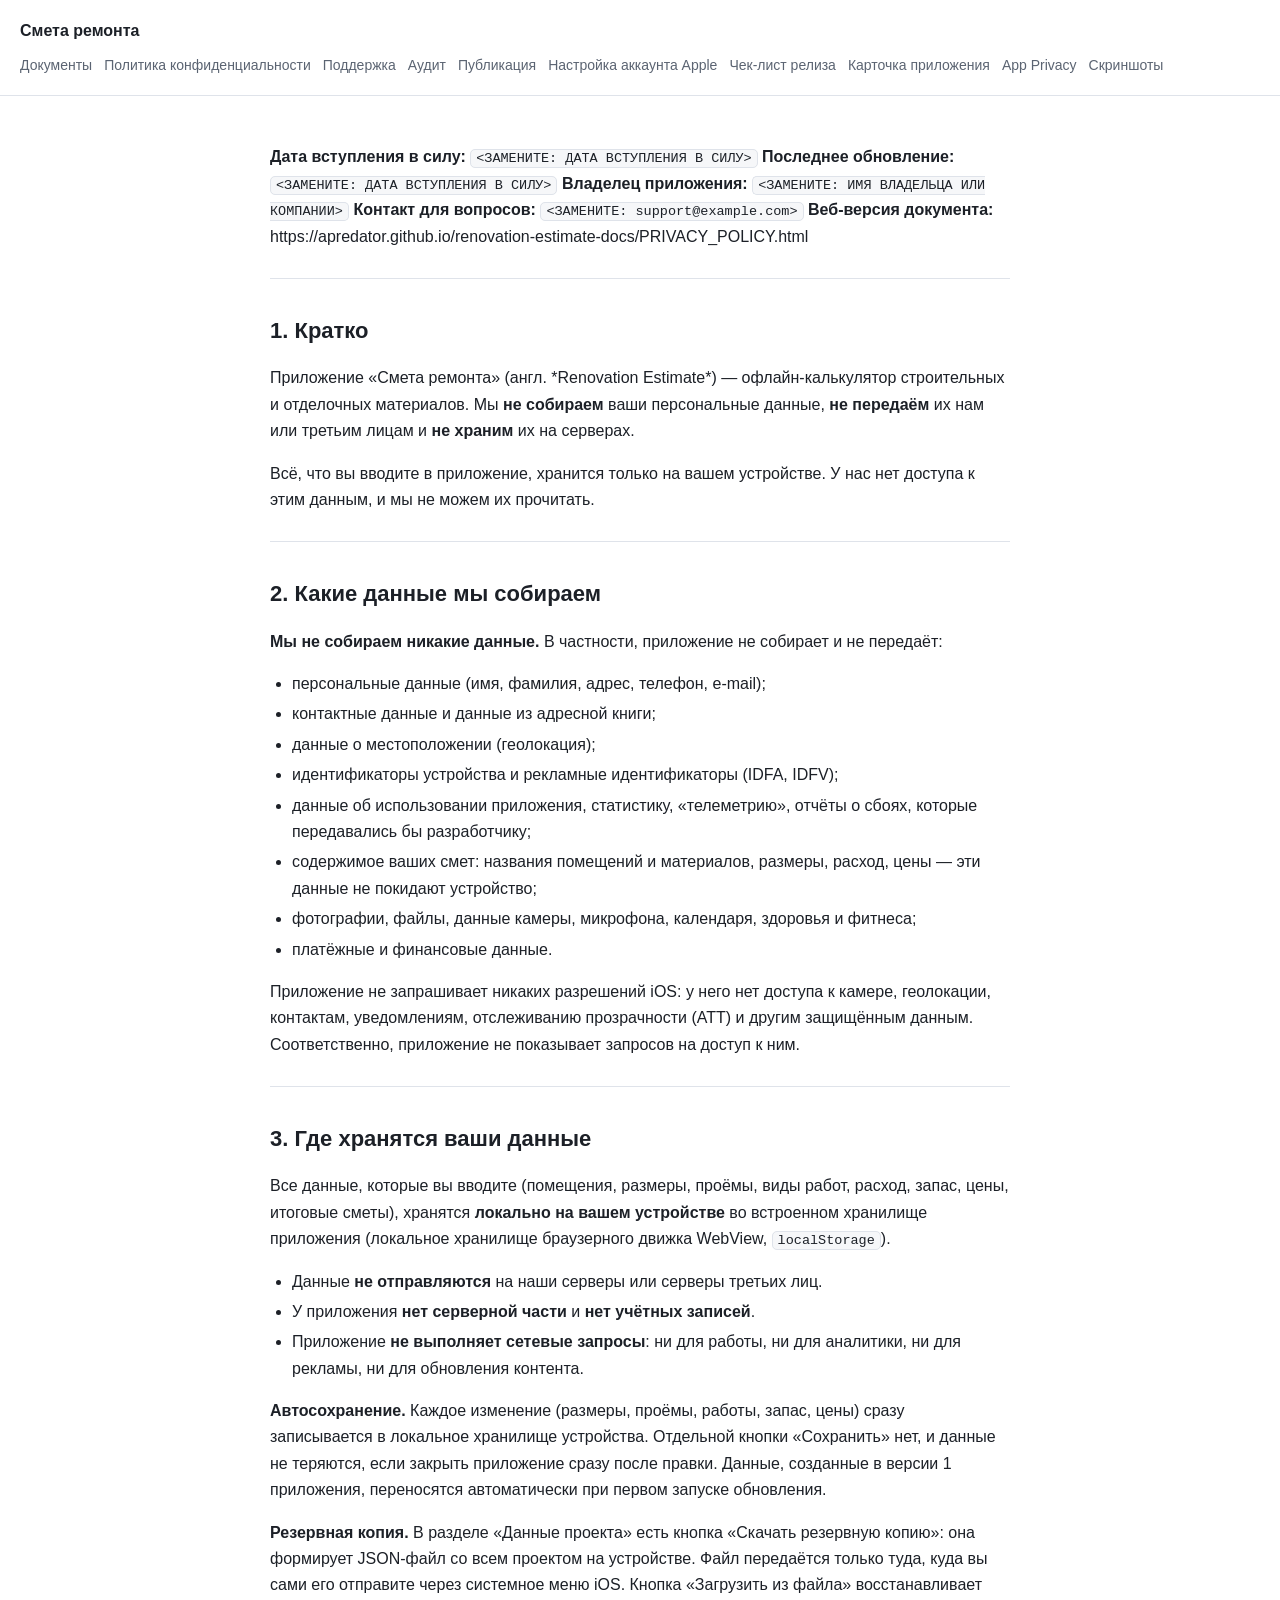
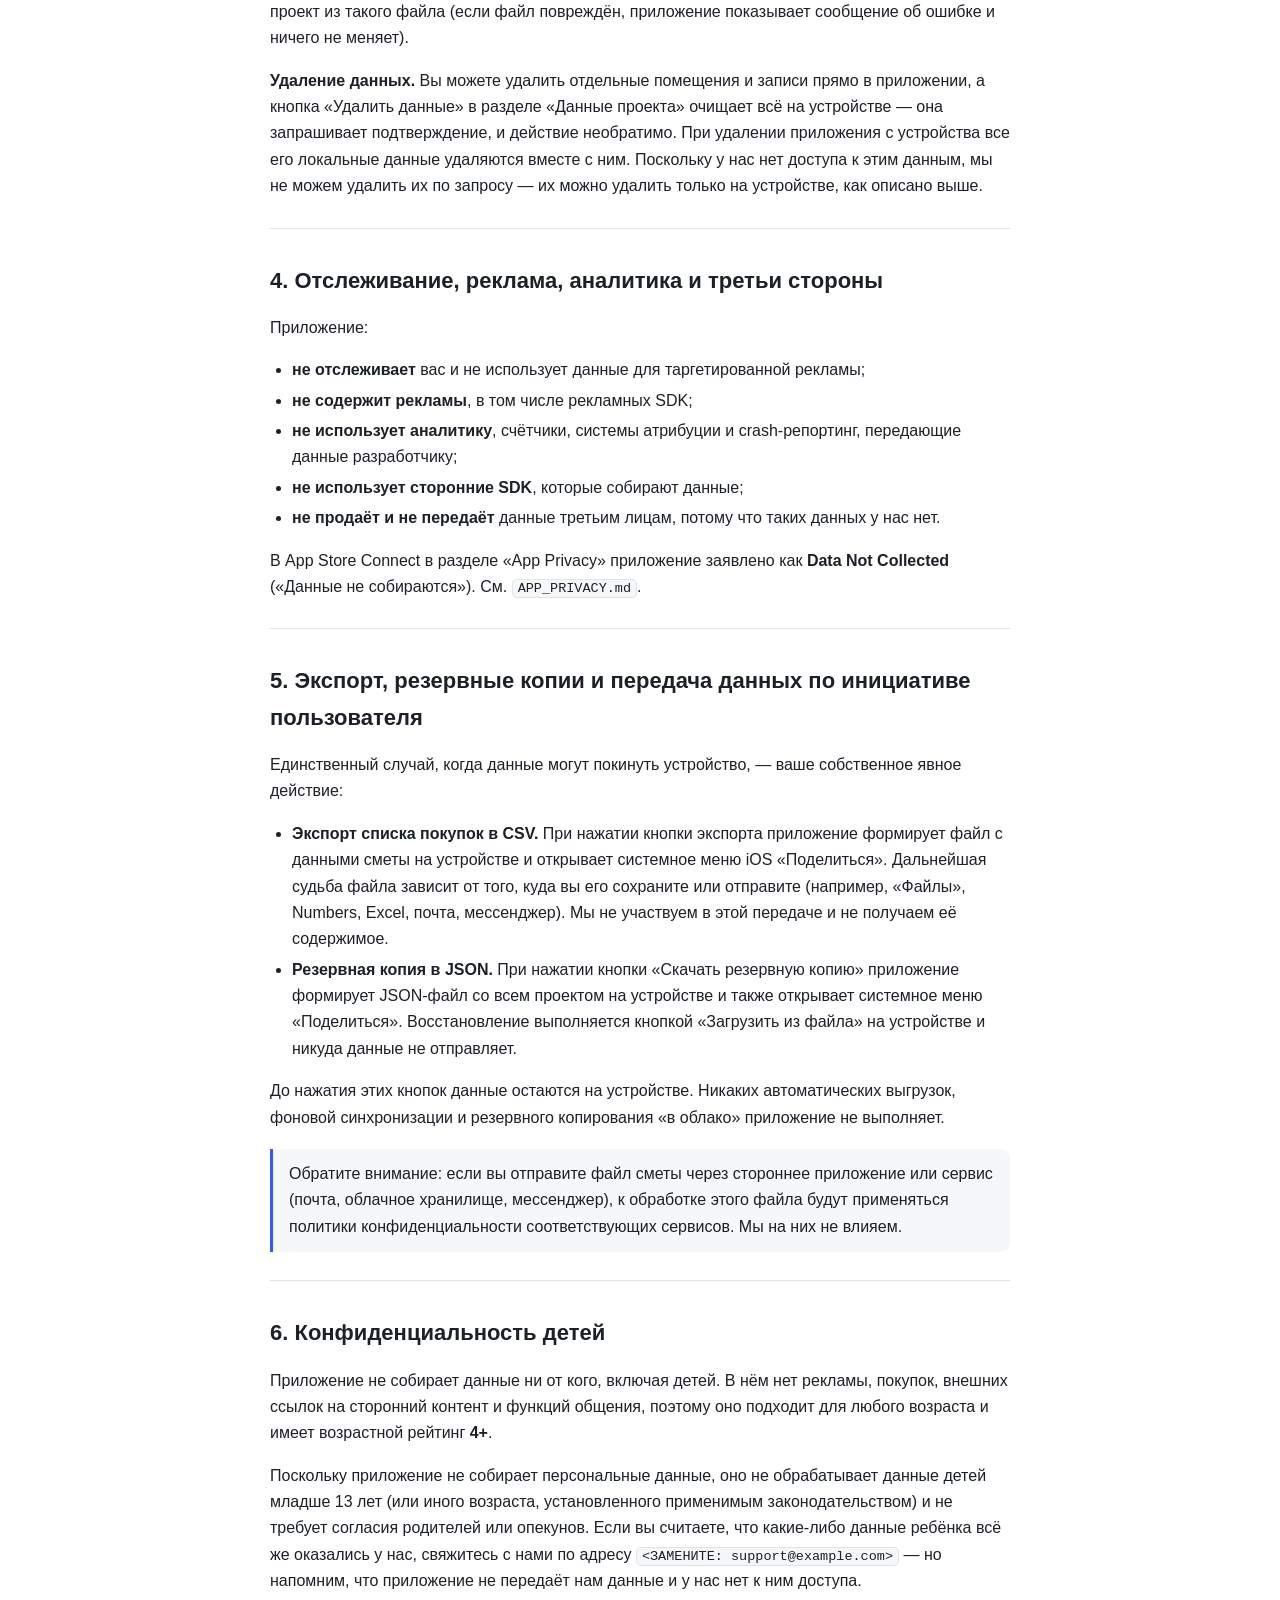
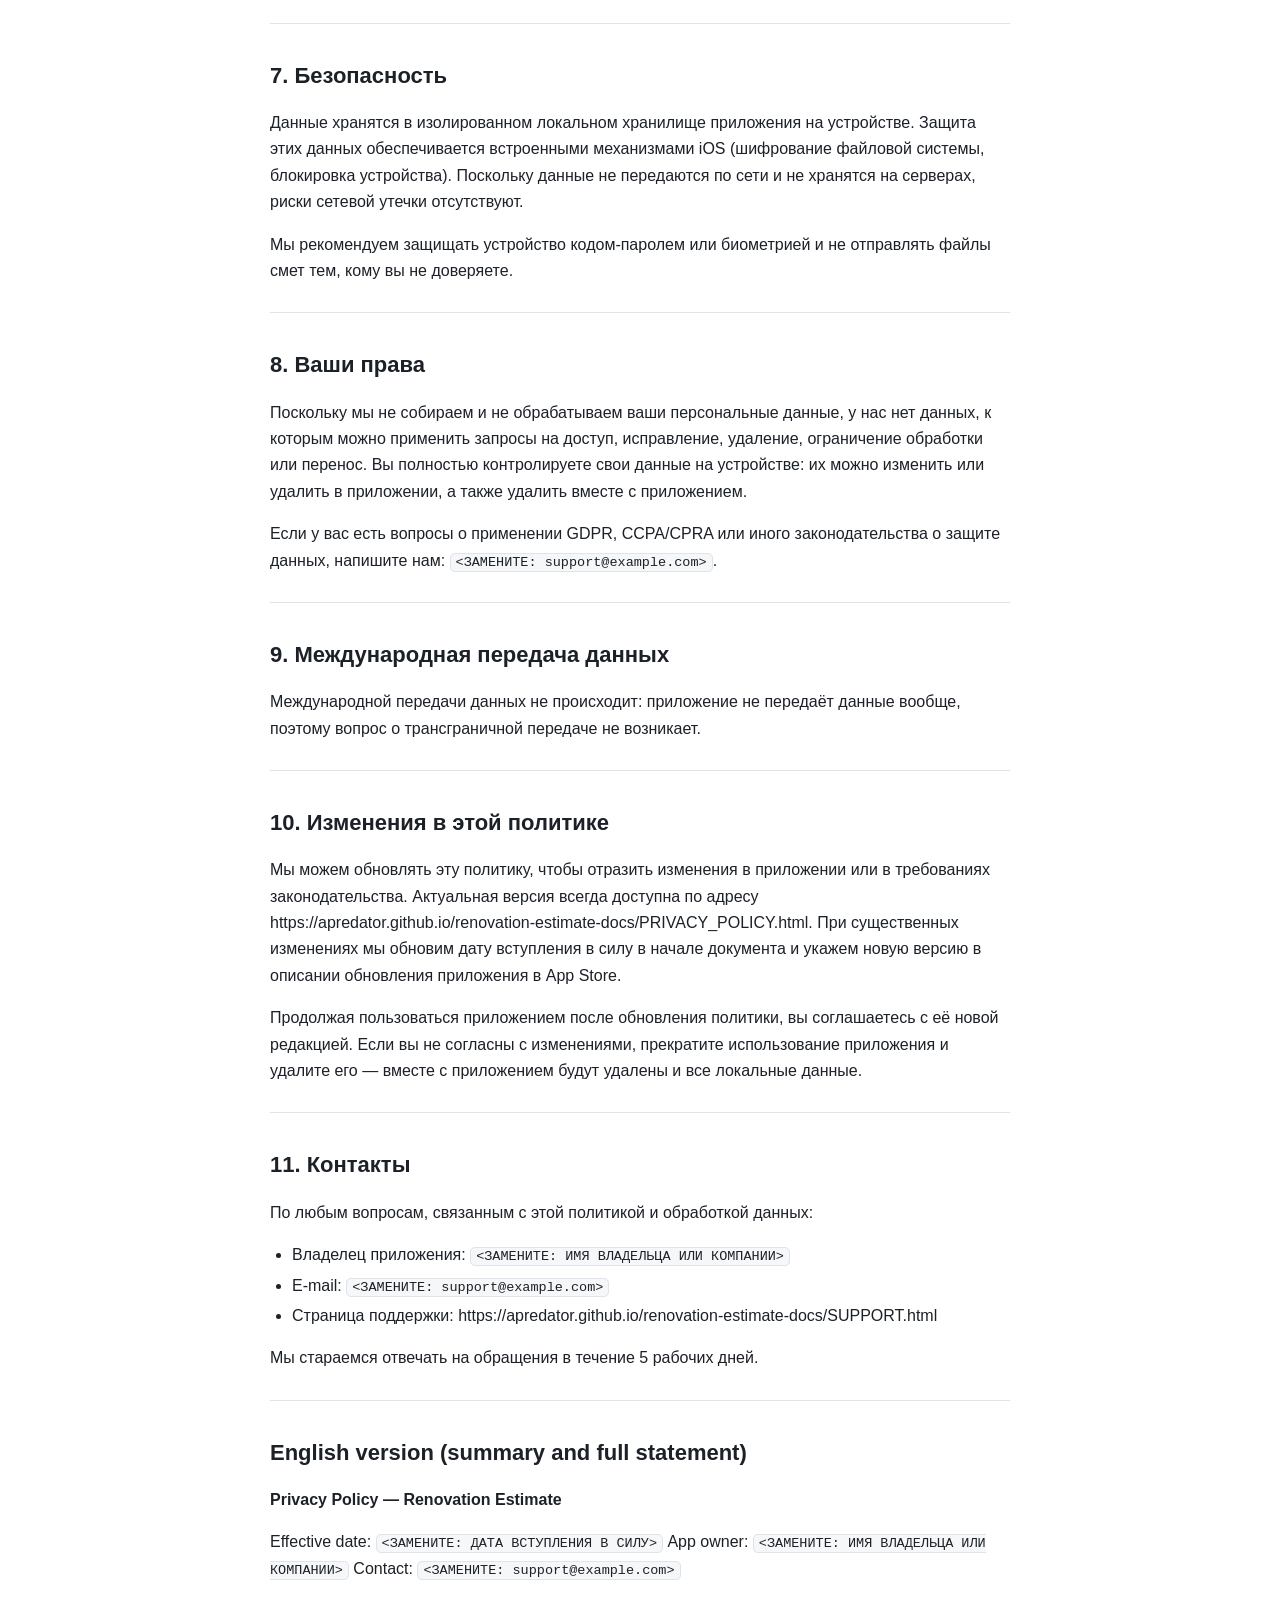
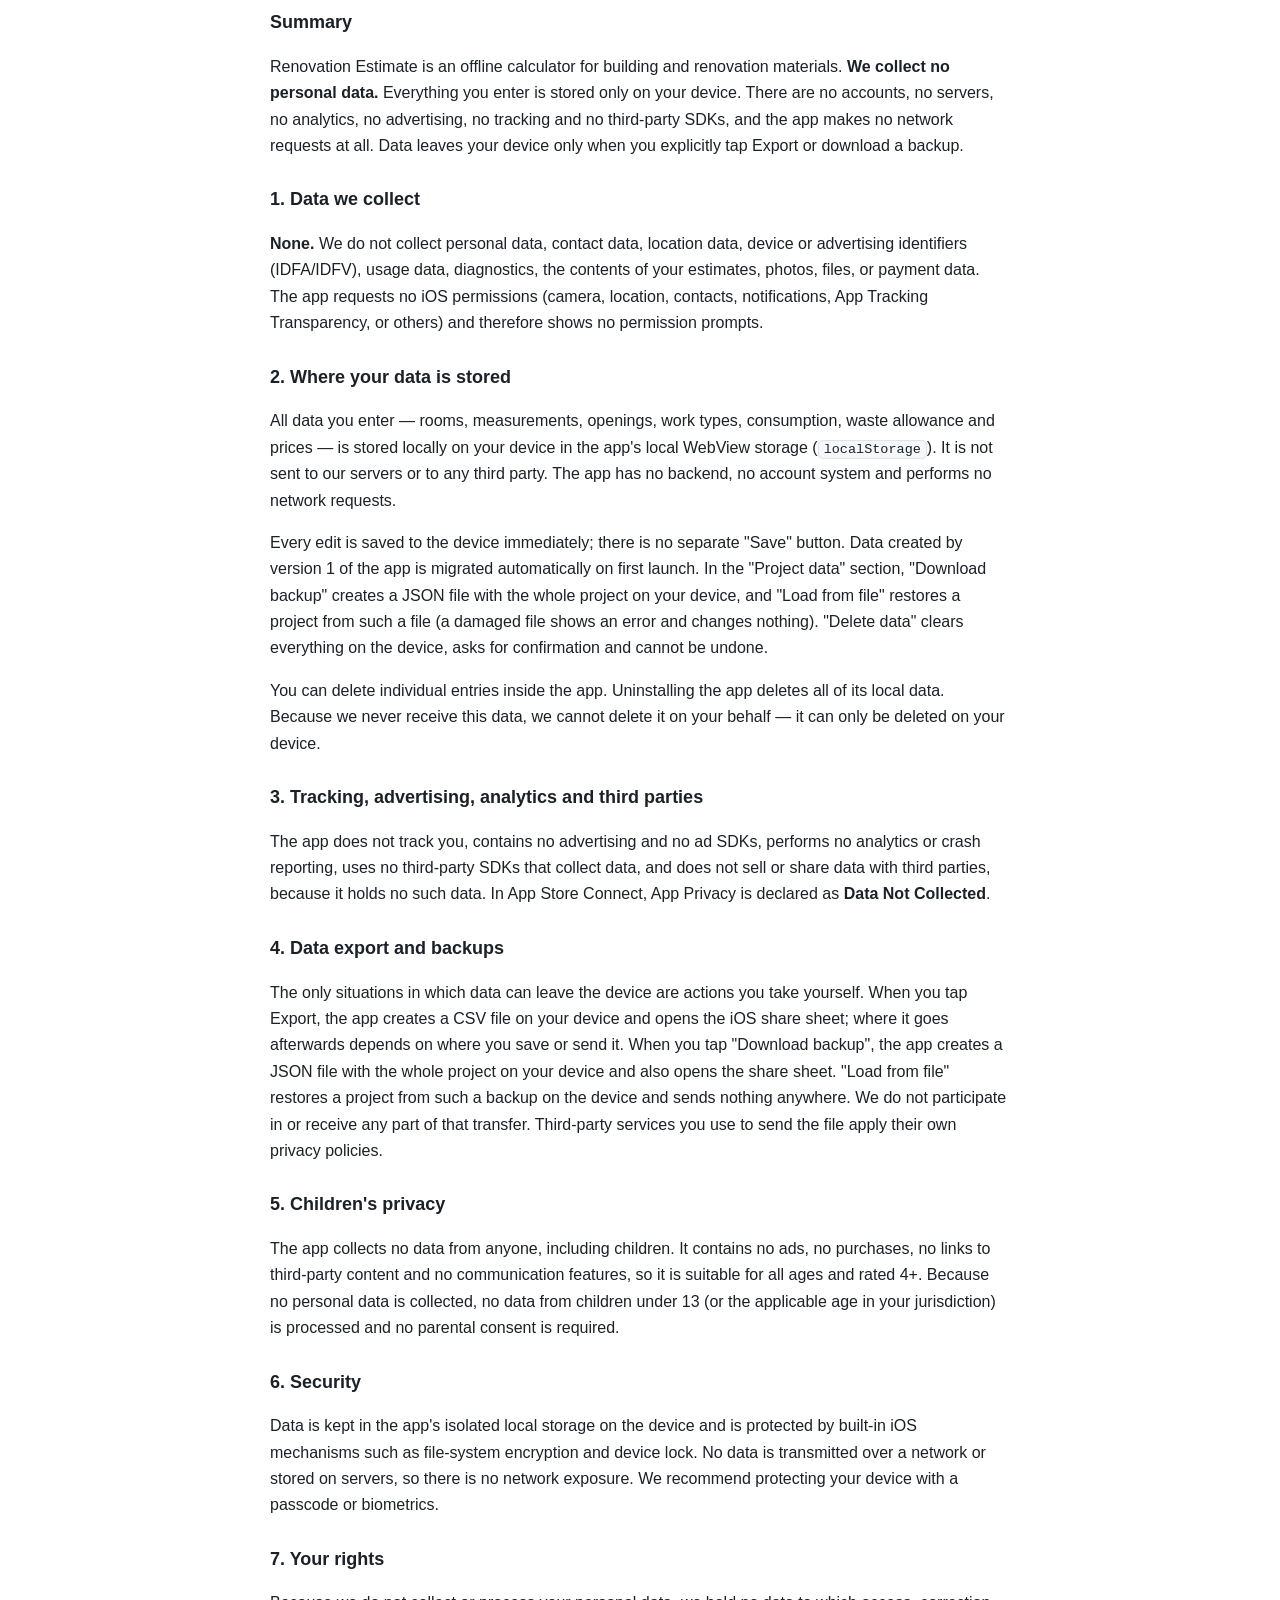
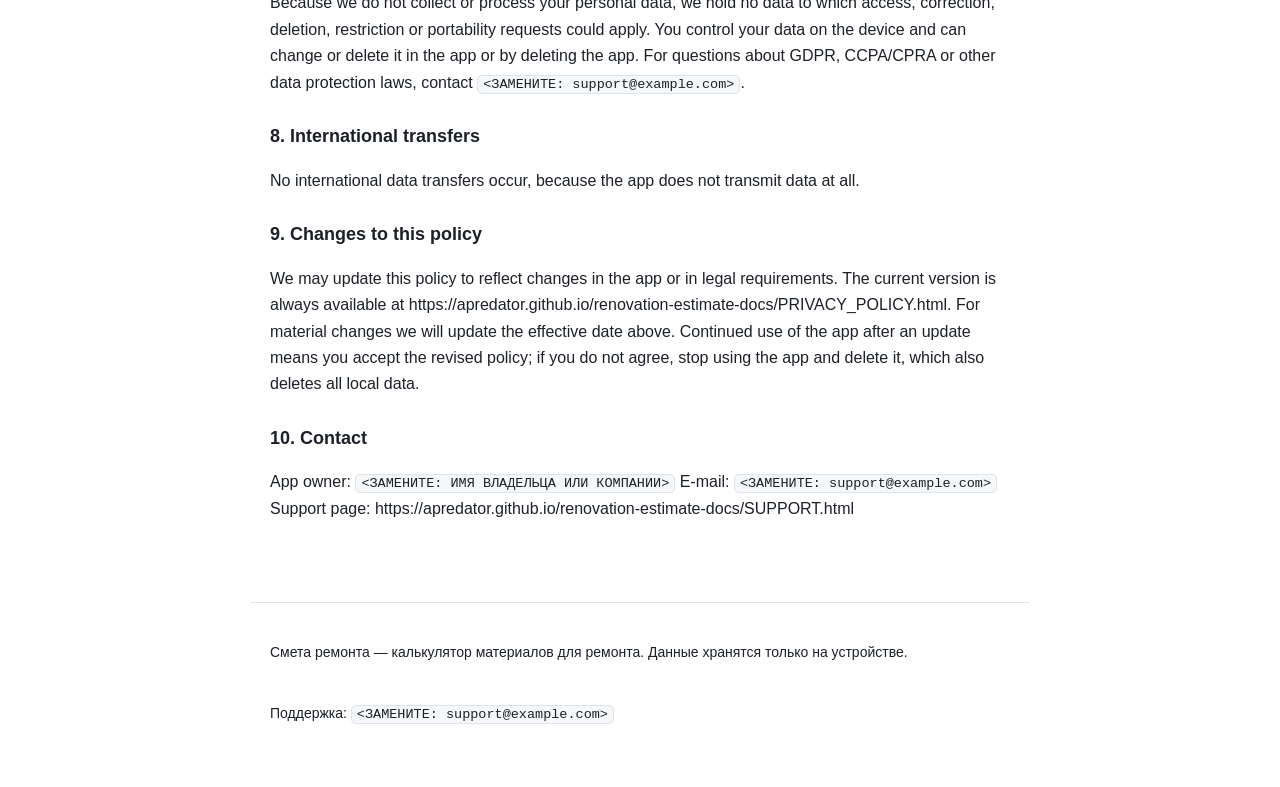
==== PRIVACY_POLICY.html @ 68460209 "docs: политика конфиденциальности и поддержка" ====
<!doctype html>
<html lang="ru">
<head>
<meta charset="utf-8">
<meta name="viewport" content="width=device-width, initial-scale=1">
<title>Политика конфиденциальности — Смета ремонта</title>
<meta name="description" content="Документы приложения «Смета ремонта»: политика конфиденциальности, поддержка, материалы для App Store.">
<link rel="stylesheet" href="style.css">
</head>
<body>
<header class="site">
  <a class="brand" href="index.html">Смета ремонта</a>
  <nav>
        <a href="index.html">Документы</a>
        <a href="PRIVACY_POLICY.html">Политика конфиденциальности</a>
        <a href="SUPPORT.html">Поддержка</a>
        <a href="AUDIT.html">Аудит</a>
        <a href="PUBLISHING.html">Публикация</a>
        <a href="ACCOUNT_SETUP.html">Настройка аккаунта Apple</a>
        <a href="RELEASE_CHECKLIST.html">Чек-лист релиза</a>
        <a href="APP_STORE_LISTING.html">Карточка приложения</a>
        <a href="APP_PRIVACY.html">App Privacy</a>
        <a href="SCREENSHOTS.html">Скриншоты</a>
  </nav>
</header>
<main>
<p><strong>Дата вступления в силу:</strong> <code>&lt;ЗАМЕНИТЕ: ДАТА ВСТУПЛЕНИЯ В СИЛУ&gt;</code> <strong>Последнее обновление:</strong> <code>&lt;ЗАМЕНИТЕ: ДАТА ВСТУПЛЕНИЯ В СИЛУ&gt;</code> <strong>Владелец приложения:</strong> <code>&lt;ЗАМЕНИТЕ: ИМЯ ВЛАДЕЛЬЦА ИЛИ КОМПАНИИ&gt;</code> <strong>Контакт для вопросов:</strong> <code>&lt;ЗАМЕНИТЕ: support@example.com&gt;</code> <strong>Веб-версия документа:</strong> https://apredator.github.io/renovation-estimate-docs/PRIVACY_POLICY.html</p><hr><h2 id="1-кратко">1. Кратко</h2><p>Приложение «Смета ремонта» (англ. *Renovation Estimate*) — офлайн-калькулятор строительных и отделочных материалов. Мы <strong>не собираем</strong> ваши персональные данные, <strong>не передаём</strong> их нам или третьим лицам и <strong>не храним</strong> их на серверах.</p><p>Всё, что вы вводите в приложение, хранится только на вашем устройстве. У нас нет доступа к этим данным, и мы не можем их прочитать.</p><hr><h2 id="2-какие-данные-мы-собираем">2. Какие данные мы собираем</h2><p><strong>Мы не собираем никакие данные.</strong> В частности, приложение не собирает и не передаёт:</p><ul><li>персональные данные (имя, фамилия, адрес, телефон, e-mail);</li><li>контактные данные и данные из адресной книги;</li><li>данные о местоположении (геолокация);</li><li>идентификаторы устройства и рекламные идентификаторы (IDFA, IDFV);</li><li>данные об использовании приложения, статистику, «телеметрию», отчёты о сбоях, которые передавались бы разработчику;</li><li>содержимое ваших смет: названия помещений и материалов, размеры, расход, цены — эти данные не покидают устройство;</li><li>фотографии, файлы, данные камеры, микрофона, календаря, здоровья и фитнеса;</li><li>платёжные и финансовые данные.</li></ul><p>Приложение не запрашивает никаких разрешений iOS: у него нет доступа к камере, геолокации, контактам, уведомлениям, отслеживанию прозрачности (ATT) и другим защищённым данным. Соответственно, приложение не показывает запросов на доступ к ним.</p><hr><h2 id="3-где-хранятся-ваши-данные">3. Где хранятся ваши данные</h2><p>Все данные, которые вы вводите (помещения, размеры, проёмы, виды работ, расход, запас, цены, итоговые сметы), хранятся <strong>локально на вашем устройстве</strong> во встроенном хранилище приложения (локальное хранилище браузерного движка WebView, <code>localStorage</code>).</p><ul><li>Данные <strong>не отправляются</strong> на наши серверы или серверы третьих лиц.</li><li>У приложения <strong>нет серверной части</strong> и <strong>нет учётных записей</strong>.</li><li>Приложение <strong>не выполняет сетевые запросы</strong>: ни для работы, ни для аналитики, ни для рекламы, ни для обновления контента.</li></ul><p><strong>Автосохранение.</strong> Каждое изменение (размеры, проёмы, работы, запас, цены) сразу записывается в локальное хранилище устройства. Отдельной кнопки «Сохранить» нет, и данные не теряются, если закрыть приложение сразу после правки. Данные, созданные в версии 1 приложения, переносятся автоматически при первом запуске обновления.</p><p><strong>Резервная копия.</strong> В разделе «Данные проекта» есть кнопка «Скачать резервную копию»: она формирует JSON-файл со всем проектом на устройстве. Файл передаётся только туда, куда вы сами его отправите через системное меню iOS. Кнопка «Загрузить из файла» восстанавливает проект из такого файла (если файл повреждён, приложение показывает сообщение об ошибке и ничего не меняет).</p><p><strong>Удаление данных.</strong> Вы можете удалить отдельные помещения и записи прямо в приложении, а кнопка «Удалить данные» в разделе «Данные проекта» очищает всё на устройстве — она запрашивает подтверждение, и действие необратимо. При удалении приложения с устройства все его локальные данные удаляются вместе с ним. Поскольку у нас нет доступа к этим данным, мы не можем удалить их по запросу — их можно удалить только на устройстве, как описано выше.</p><hr><h2 id="4-отслеживание-реклама-аналитика-и-третьи-стороны">4. Отслеживание, реклама, аналитика и третьи стороны</h2><p>Приложение:</p><ul><li><strong>не отслеживает</strong> вас и не использует данные для таргетированной рекламы;</li><li><strong>не содержит рекламы</strong>, в том числе рекламных SDK;</li><li><strong>не использует аналитику</strong>, счётчики, системы атрибуции и crash-репортинг, передающие данные разработчику;</li><li><strong>не использует сторонние SDK</strong>, которые собирают данные;</li><li><strong>не продаёт и не передаёт</strong> данные третьим лицам, потому что таких данных у нас нет.</li></ul><p>В App Store Connect в разделе «App Privacy» приложение заявлено как <strong>Data Not Collected</strong> («Данные не собираются»). См. <code>APP_PRIVACY.md</code>.</p><hr><h2 id="5-экспорт-резервные-копии-и-передача-данных-по-инициативе-пользователя">5. Экспорт, резервные копии и передача данных по инициативе пользователя</h2><p>Единственный случай, когда данные могут покинуть устройство, — ваше собственное явное действие:</p><ul><li><strong>Экспорт списка покупок в CSV.</strong> При нажатии кнопки экспорта приложение формирует файл с данными сметы на устройстве и открывает системное меню iOS «Поделиться». Дальнейшая судьба файла зависит от того, куда вы его сохраните или отправите (например, «Файлы», Numbers, Excel, почта, мессенджер). Мы не участвуем в этой передаче и не получаем её содержимое.</li><li><strong>Резервная копия в JSON.</strong> При нажатии кнопки «Скачать резервную копию» приложение формирует JSON-файл со всем проектом на устройстве и также открывает системное меню «Поделиться». Восстановление выполняется кнопкой «Загрузить из файла» на устройстве и никуда данные не отправляет.</li></ul><p>До нажатия этих кнопок данные остаются на устройстве. Никаких автоматических выгрузок, фоновой синхронизации и резервного копирования «в облако» приложение не выполняет.</p><blockquote><p>Обратите внимание: если вы отправите файл сметы через стороннее приложение или сервис (почта, облачное хранилище, мессенджер), к обработке этого файла будут применяться политики конфиденциальности соответствующих сервисов. Мы на них не влияем.</p></blockquote><hr><h2 id="6-конфиденциальность-детей">6. Конфиденциальность детей</h2><p>Приложение не собирает данные ни от кого, включая детей. В нём нет рекламы, покупок, внешних ссылок на сторонний контент и функций общения, поэтому оно подходит для любого возраста и имеет возрастной рейтинг <strong>4+</strong>.</p><p>Поскольку приложение не собирает персональные данные, оно не обрабатывает данные детей младше 13 лет (или иного возраста, установленного применимым законодательством) и не требует согласия родителей или опекунов. Если вы считаете, что какие-либо данные ребёнка всё же оказались у нас, свяжитесь с нами по адресу <code>&lt;ЗАМЕНИТЕ: support@example.com&gt;</code> — но напомним, что приложение не передаёт нам данные и у нас нет к ним доступа.</p><hr><h2 id="7-безопасность">7. Безопасность</h2><p>Данные хранятся в изолированном локальном хранилище приложения на устройстве. Защита этих данных обеспечивается встроенными механизмами iOS (шифрование файловой системы, блокировка устройства). Поскольку данные не передаются по сети и не хранятся на серверах, риски сетевой утечки отсутствуют.</p><p>Мы рекомендуем защищать устройство кодом-паролем или биометрией и не отправлять файлы смет тем, кому вы не доверяете.</p><hr><h2 id="8-ваши-права">8. Ваши права</h2><p>Поскольку мы не собираем и не обрабатываем ваши персональные данные, у нас нет данных, к которым можно применить запросы на доступ, исправление, удаление, ограничение обработки или перенос. Вы полностью контролируете свои данные на устройстве: их можно изменить или удалить в приложении, а также удалить вместе с приложением.</p><p>Если у вас есть вопросы о применении GDPR, CCPA/CPRA или иного законодательства о защите данных, напишите нам: <code>&lt;ЗАМЕНИТЕ: support@example.com&gt;</code>.</p><hr><h2 id="9-международная-передача-данных">9. Международная передача данных</h2><p>Международной передачи данных не происходит: приложение не передаёт данные вообще, поэтому вопрос о трансграничной передаче не возникает.</p><hr><h2 id="10-изменения-в-этой-политике">10. Изменения в этой политике</h2><p>Мы можем обновлять эту политику, чтобы отразить изменения в приложении или в требованиях законодательства. Актуальная версия всегда доступна по адресу https://apredator.github.io/renovation-estimate-docs/PRIVACY_POLICY.html. При существенных изменениях мы обновим дату вступления в силу в начале документа и укажем новую версию в описании обновления приложения в App Store.</p><p>Продолжая пользоваться приложением после обновления политики, вы соглашаетесь с её новой редакцией. Если вы не согласны с изменениями, прекратите использование приложения и удалите его — вместе с приложением будут удалены и все локальные данные.</p><hr><h2 id="11-контакты">11. Контакты</h2><p>По любым вопросам, связанным с этой политикой и обработкой данных:</p><ul><li>Владелец приложения: <code>&lt;ЗАМЕНИТЕ: ИМЯ ВЛАДЕЛЬЦА ИЛИ КОМПАНИИ&gt;</code></li><li>E-mail: <code>&lt;ЗАМЕНИТЕ: support@example.com&gt;</code></li><li>Страница поддержки: https://apredator.github.io/renovation-estimate-docs/SUPPORT.html</li></ul><p>Мы стараемся отвечать на обращения в течение 5 рабочих дней.</p><hr><h2 id="english-version-summary-and-full-statement">English version (summary and full statement)</h2><p><strong>Privacy Policy — Renovation Estimate</strong></p><p>Effective date: <code>&lt;ЗАМЕНИТЕ: ДАТА ВСТУПЛЕНИЯ В СИЛУ&gt;</code> App owner: <code>&lt;ЗАМЕНИТЕ: ИМЯ ВЛАДЕЛЬЦА ИЛИ КОМПАНИИ&gt;</code> Contact: <code>&lt;ЗАМЕНИТЕ: support@example.com&gt;</code></p><h3 id="summary">Summary</h3><p>Renovation Estimate is an offline calculator for building and renovation materials. <strong>We collect no personal data.</strong> Everything you enter is stored only on your device. There are no accounts, no servers, no analytics, no advertising, no tracking and no third-party SDKs, and the app makes no network requests at all. Data leaves your device only when you explicitly tap Export or download a backup.</p><h3 id="1-data-we-collect">1. Data we collect</h3><p><strong>None.</strong> We do not collect personal data, contact data, location data, device or advertising identifiers (IDFA/IDFV), usage data, diagnostics, the contents of your estimates, photos, files, or payment data. The app requests no iOS permissions (camera, location, contacts, notifications, App Tracking Transparency, or others) and therefore shows no permission prompts.</p><h3 id="2-where-your-data-is-stored">2. Where your data is stored</h3><p>All data you enter — rooms, measurements, openings, work types, consumption, waste allowance and prices — is stored locally on your device in the app's local WebView storage (<code>localStorage</code>). It is not sent to our servers or to any third party. The app has no backend, no account system and performs no network requests.</p><p>Every edit is saved to the device immediately; there is no separate "Save" button. Data created by version 1 of the app is migrated automatically on first launch. In the "Project data" section, "Download backup" creates a JSON file with the whole project on your device, and "Load from file" restores a project from such a file (a damaged file shows an error and changes nothing). "Delete data" clears everything on the device, asks for confirmation and cannot be undone.</p><p>You can delete individual entries inside the app. Uninstalling the app deletes all of its local data. Because we never receive this data, we cannot delete it on your behalf — it can only be deleted on your device.</p><h3 id="3-tracking-advertising-analytics-and-third-parties">3. Tracking, advertising, analytics and third parties</h3><p>The app does not track you, contains no advertising and no ad SDKs, performs no analytics or crash reporting, uses no third-party SDKs that collect data, and does not sell or share data with third parties, because it holds no such data. In App Store Connect, App Privacy is declared as <strong>Data Not Collected</strong>.</p><h3 id="4-data-export-and-backups">4. Data export and backups</h3><p>The only situations in which data can leave the device are actions you take yourself. When you tap Export, the app creates a CSV file on your device and opens the iOS share sheet; where it goes afterwards depends on where you save or send it. When you tap "Download backup", the app creates a JSON file with the whole project on your device and also opens the share sheet. "Load from file" restores a project from such a backup on the device and sends nothing anywhere. We do not participate in or receive any part of that transfer. Third-party services you use to send the file apply their own privacy policies.</p><h3 id="5-children-s-privacy">5. Children's privacy</h3><p>The app collects no data from anyone, including children. It contains no ads, no purchases, no links to third-party content and no communication features, so it is suitable for all ages and rated 4+. Because no personal data is collected, no data from children under 13 (or the applicable age in your jurisdiction) is processed and no parental consent is required.</p><h3 id="6-security">6. Security</h3><p>Data is kept in the app's isolated local storage on the device and is protected by built-in iOS mechanisms such as file-system encryption and device lock. No data is transmitted over a network or stored on servers, so there is no network exposure. We recommend protecting your device with a passcode or biometrics.</p><h3 id="7-your-rights">7. Your rights</h3><p>Because we do not collect or process your personal data, we hold no data to which access, correction, deletion, restriction or portability requests could apply. You control your data on the device and can change or delete it in the app or by deleting the app. For questions about GDPR, CCPA/CPRA or other data protection laws, contact <code>&lt;ЗАМЕНИТЕ: support@example.com&gt;</code>.</p><h3 id="8-international-transfers">8. International transfers</h3><p>No international data transfers occur, because the app does not transmit data at all.</p><h3 id="9-changes-to-this-policy">9. Changes to this policy</h3><p>We may update this policy to reflect changes in the app or in legal requirements. The current version is always available at https://apredator.github.io/renovation-estimate-docs/PRIVACY_POLICY.html. For material changes we will update the effective date above. Continued use of the app after an update means you accept the revised policy; if you do not agree, stop using the app and delete it, which also deletes all local data.</p><h3 id="10-contact">10. Contact</h3><p>App owner: <code>&lt;ЗАМЕНИТЕ: ИМЯ ВЛАДЕЛЬЦА ИЛИ КОМПАНИИ&gt;</code> E-mail: <code>&lt;ЗАМЕНИТЕ: support@example.com&gt;</code> Support page: https://apredator.github.io/renovation-estimate-docs/SUPPORT.html</p>
</main>
<footer class="site">
  <p>Смета ремонта — калькулятор материалов для ремонта. Данные хранятся только на устройстве.</p>
  <p>Поддержка: <code>&lt;ЗАМЕНИТЕ: support@example.com&gt;</code></p>
</footer>
</body>
</html>
---- style.css ----
:root {
  --text: #1c2027;
  --muted: #5b6472;
  --border: #dfe3ea;
  --accent: #3b5bdb;
  --bg: #ffffff;
  --bg-soft: #f6f7f9;
  --radius: 10px;
}

* { box-sizing: border-box; }

body {
  margin: 0;
  background: var(--bg);
  color: var(--text);
  font: 16px/1.65 -apple-system, BlinkMacSystemFont, "Segoe UI", Roboto, Inter, sans-serif;
  -webkit-text-size-adjust: 100%;
}

.site {
  display: flex;
  flex-wrap: wrap;
  gap: 10px 18px;
  align-items: baseline;
  padding: 18px max(20px, env(safe-area-inset-left));
  border-bottom: 1px solid var(--border);
}

.site footer, footer.site { border: 0; }

header.site { position: sticky; top: 0; background: rgba(255,255,255,.94); backdrop-filter: blur(8px); }

.brand { font-weight: 700; text-decoration: none; color: var(--text); }

nav { display: flex; flex-wrap: wrap; gap: 12px; font-size: 14px; }

nav a { color: var(--muted); text-decoration: none; }
nav a:hover { color: var(--accent); }

main {
  max-width: 780px;
  margin: 0 auto;
  padding: 32px 20px 64px;
}

h1 { font-size: 30px; line-height: 1.25; margin: 0 0 18px; }
h2 { font-size: 22px; margin: 34px 0 12px; }
h3 { font-size: 18px; margin: 26px 0 10px; }
h4 { font-size: 16px; margin: 22px 0 8px; }

p, li { color: var(--text); }

a { color: var(--accent); }

hr { border: 0; border-top: 1px solid var(--border); margin: 28px 0; }

code {
  background: var(--bg-soft);
  border: 1px solid var(--border);
  border-radius: 5px;
  padding: 1px 5px;
  font-size: 13.5px;
  font-family: ui-monospace, SFMono-Regular, Menlo, monospace;
  word-break: break-word;
}

pre {
  background: var(--bg-soft);
  border: 1px solid var(--border);
  border-radius: var(--radius);
  padding: 14px 16px;
  overflow-x: auto;
}

pre code { background: none; border: 0; padding: 0; font-size: 13px; }

blockquote {
  margin: 18px 0;
  padding: 12px 16px;
  border-left: 3px solid var(--accent);
  background: var(--bg-soft);
  border-radius: 0 var(--radius) var(--radius) 0;
}

blockquote > :first-child { margin-top: 0; }
blockquote > :last-child { margin-bottom: 0; }

.table-wrap { overflow-x: auto; margin: 18px 0; }

table { border-collapse: collapse; width: 100%; font-size: 14.5px; }

th, td { border: 1px solid var(--border); padding: 8px 10px; text-align: left; vertical-align: top; }

th { background: var(--bg-soft); }

ul, ol { padding-left: 22px; }

li { margin: 4px 0; }

li.task { list-style: none; display: flex; gap: 8px; margin-left: -20px; }
li.task .box { color: var(--muted); flex: 0 0 auto; }

del { color: var(--muted); }

footer.site {
  max-width: 780px;
  margin: 0 auto;
  padding: 24px 20px 48px;
  color: var(--muted);
  font-size: 14px;
  border-top: 1px solid var(--border);
}

@media print {
  header.site { position: static; }
  nav, footer.site { display: none; }
  main { max-width: none; padding: 0; }
  a { color: inherit; }
}
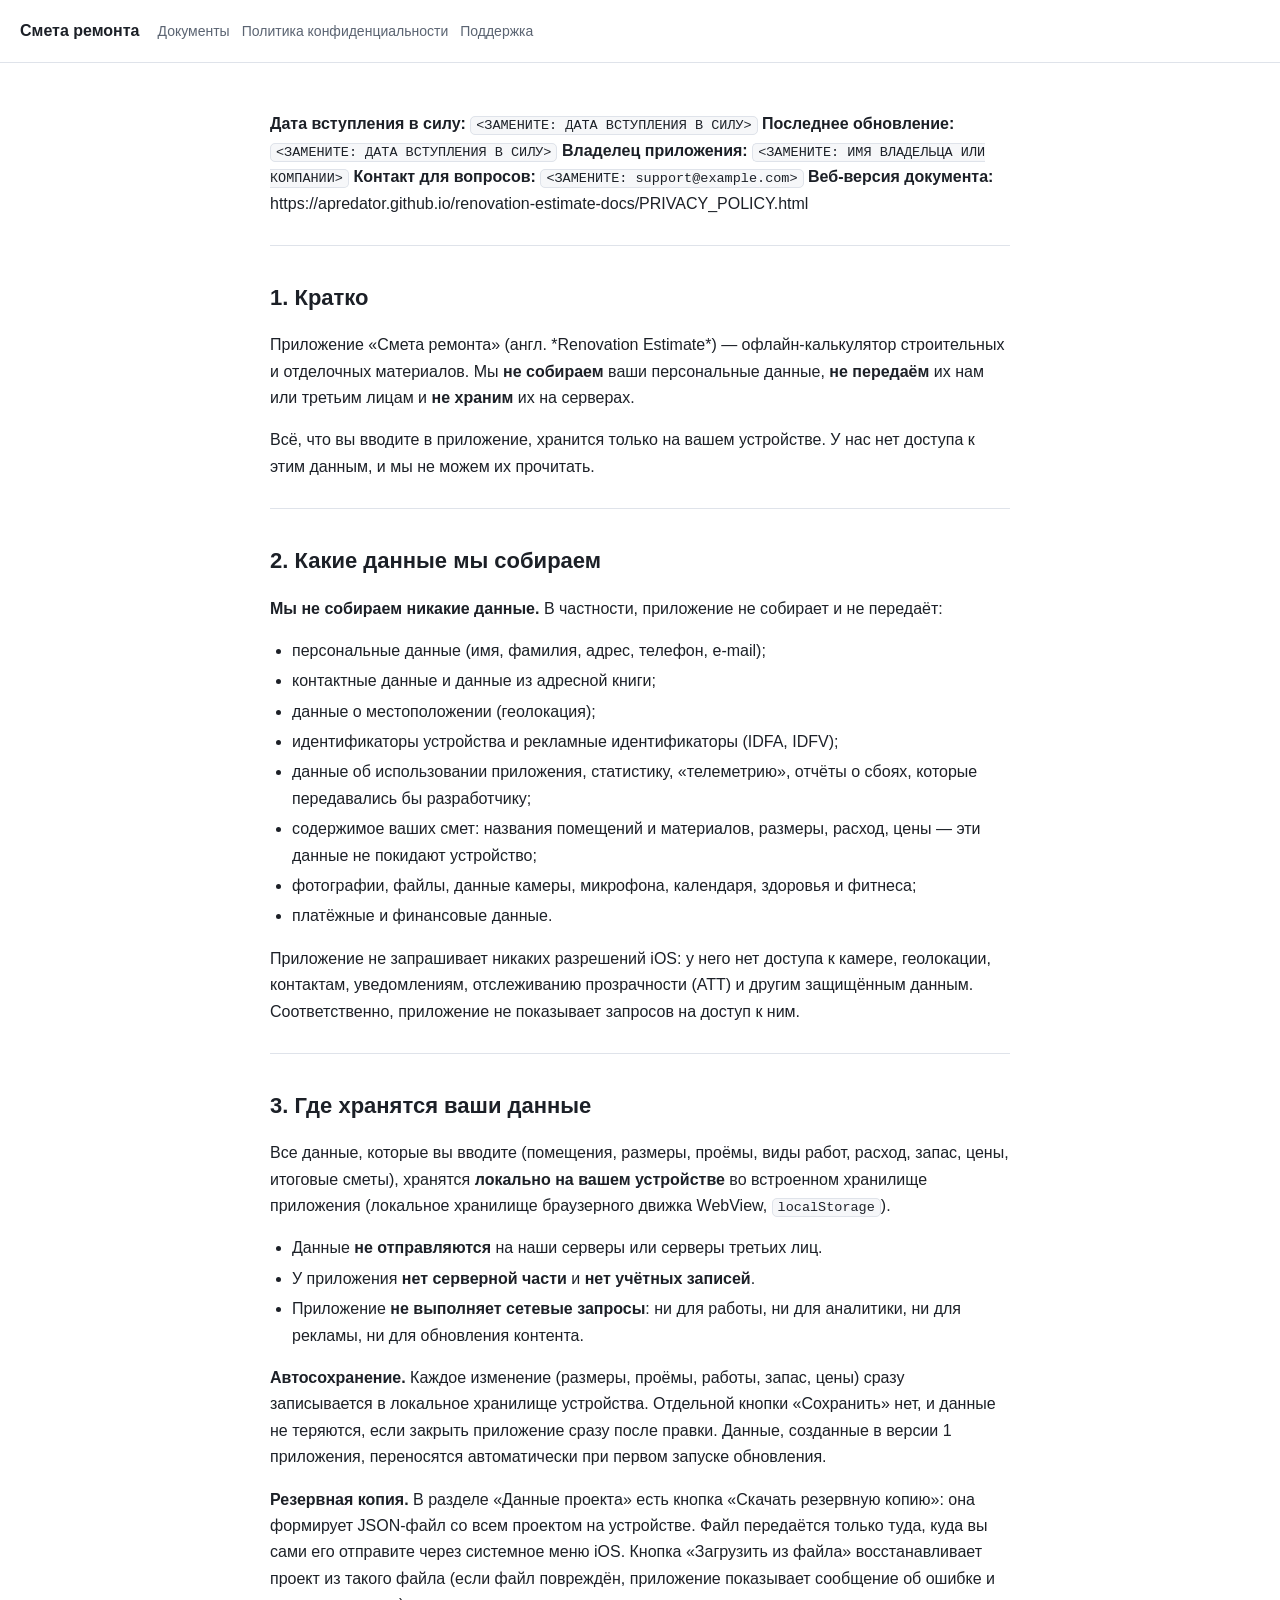
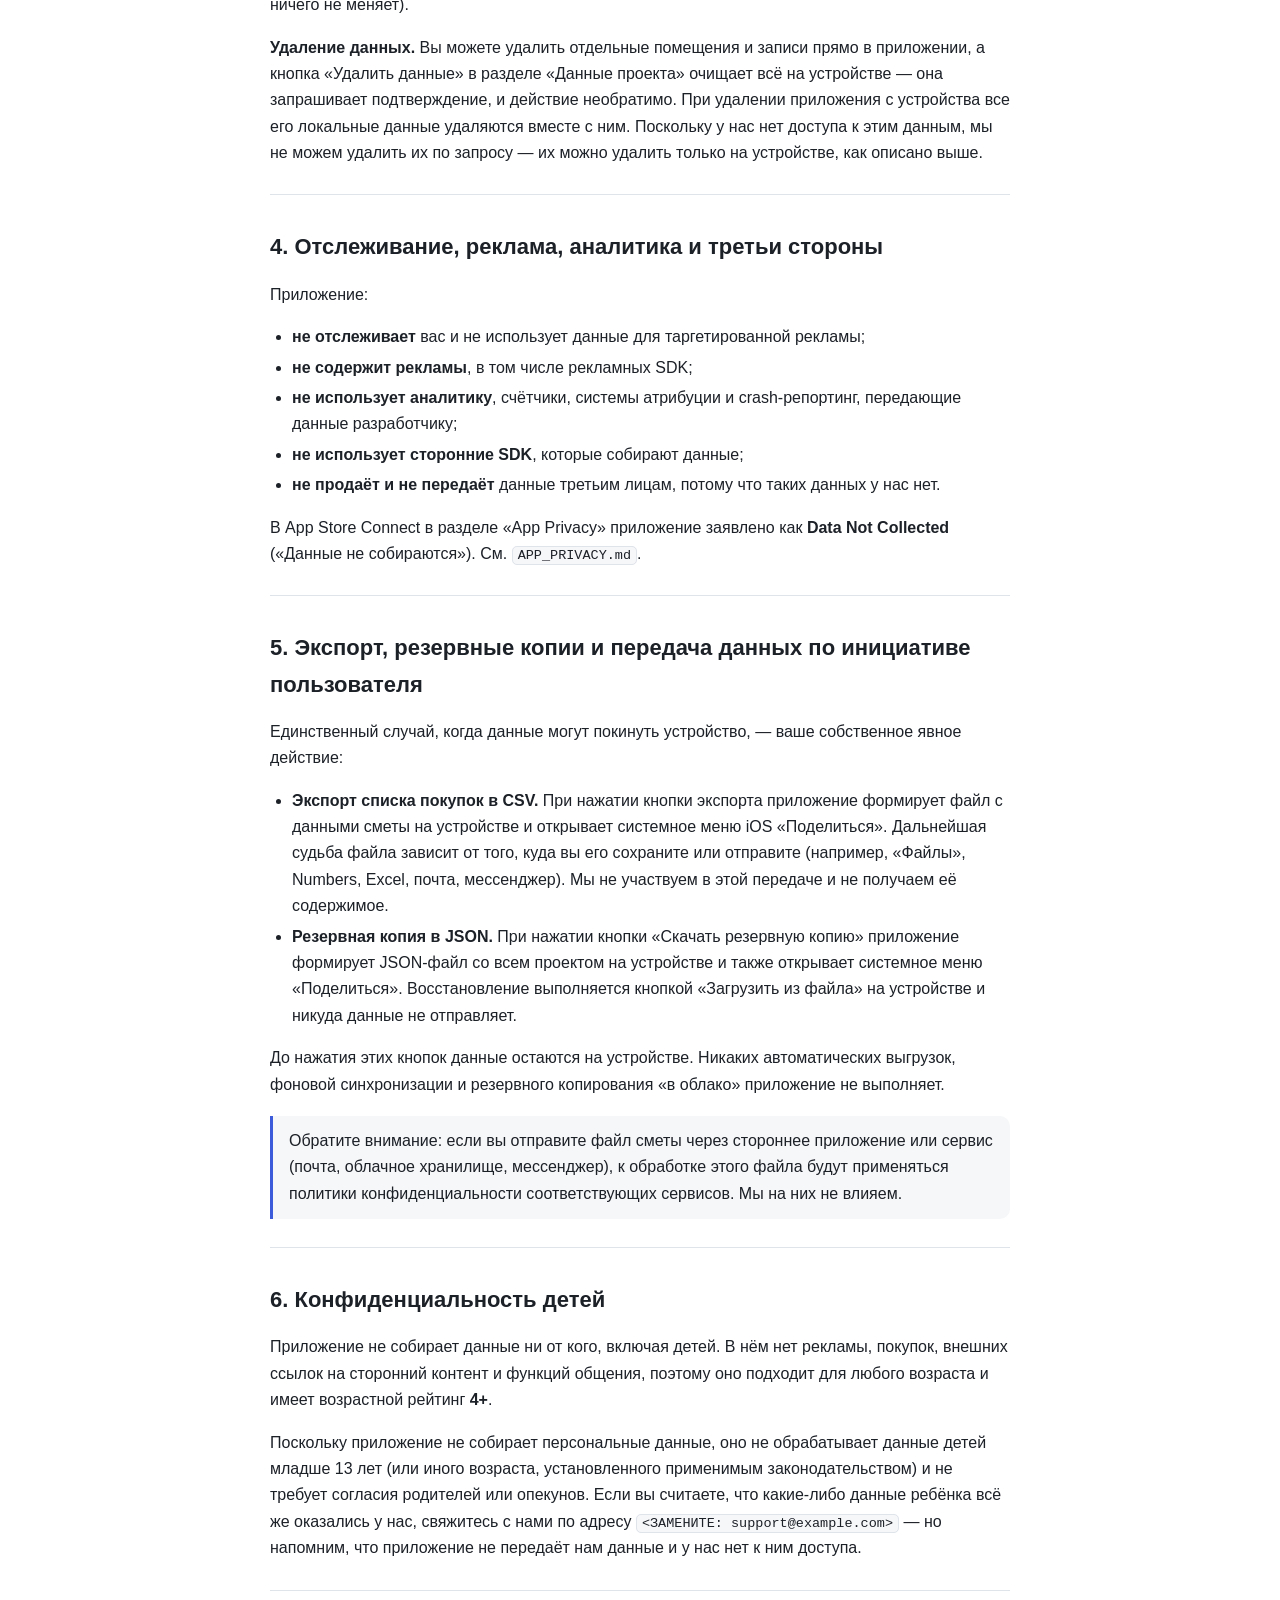
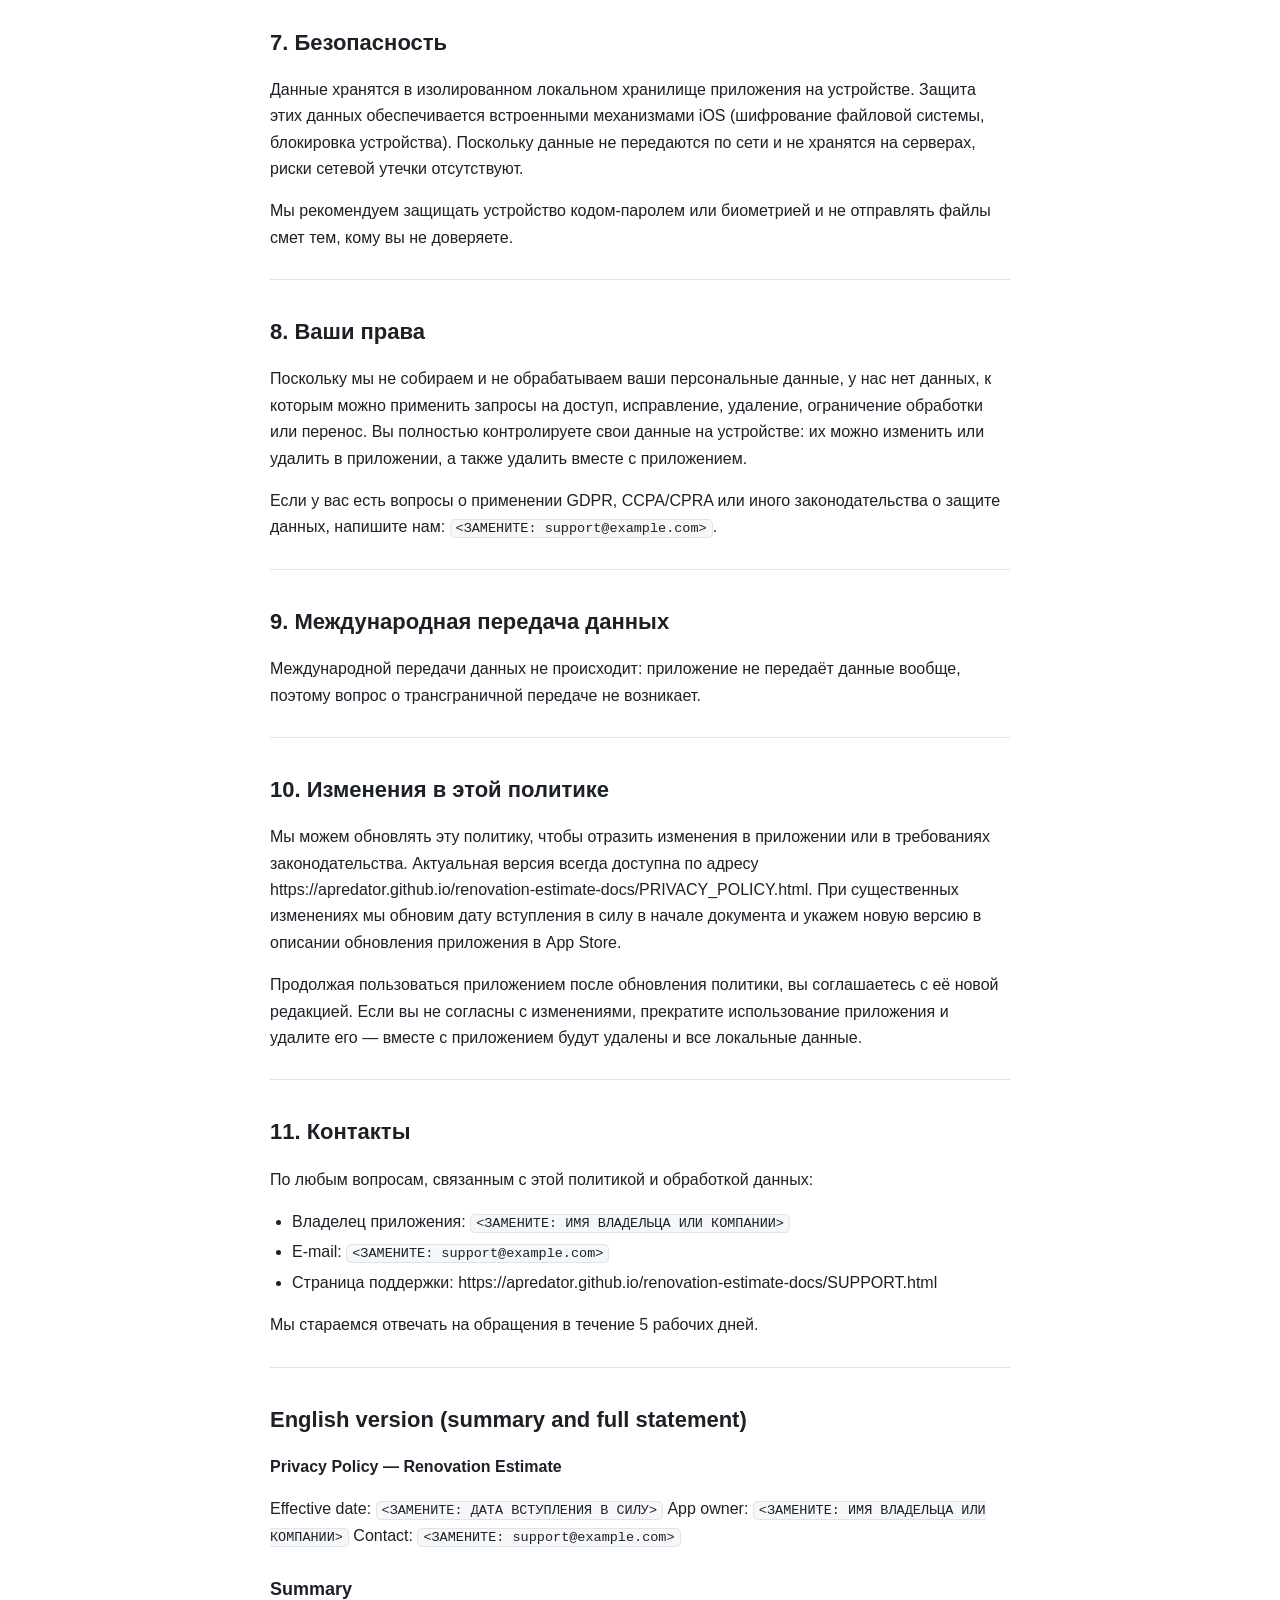
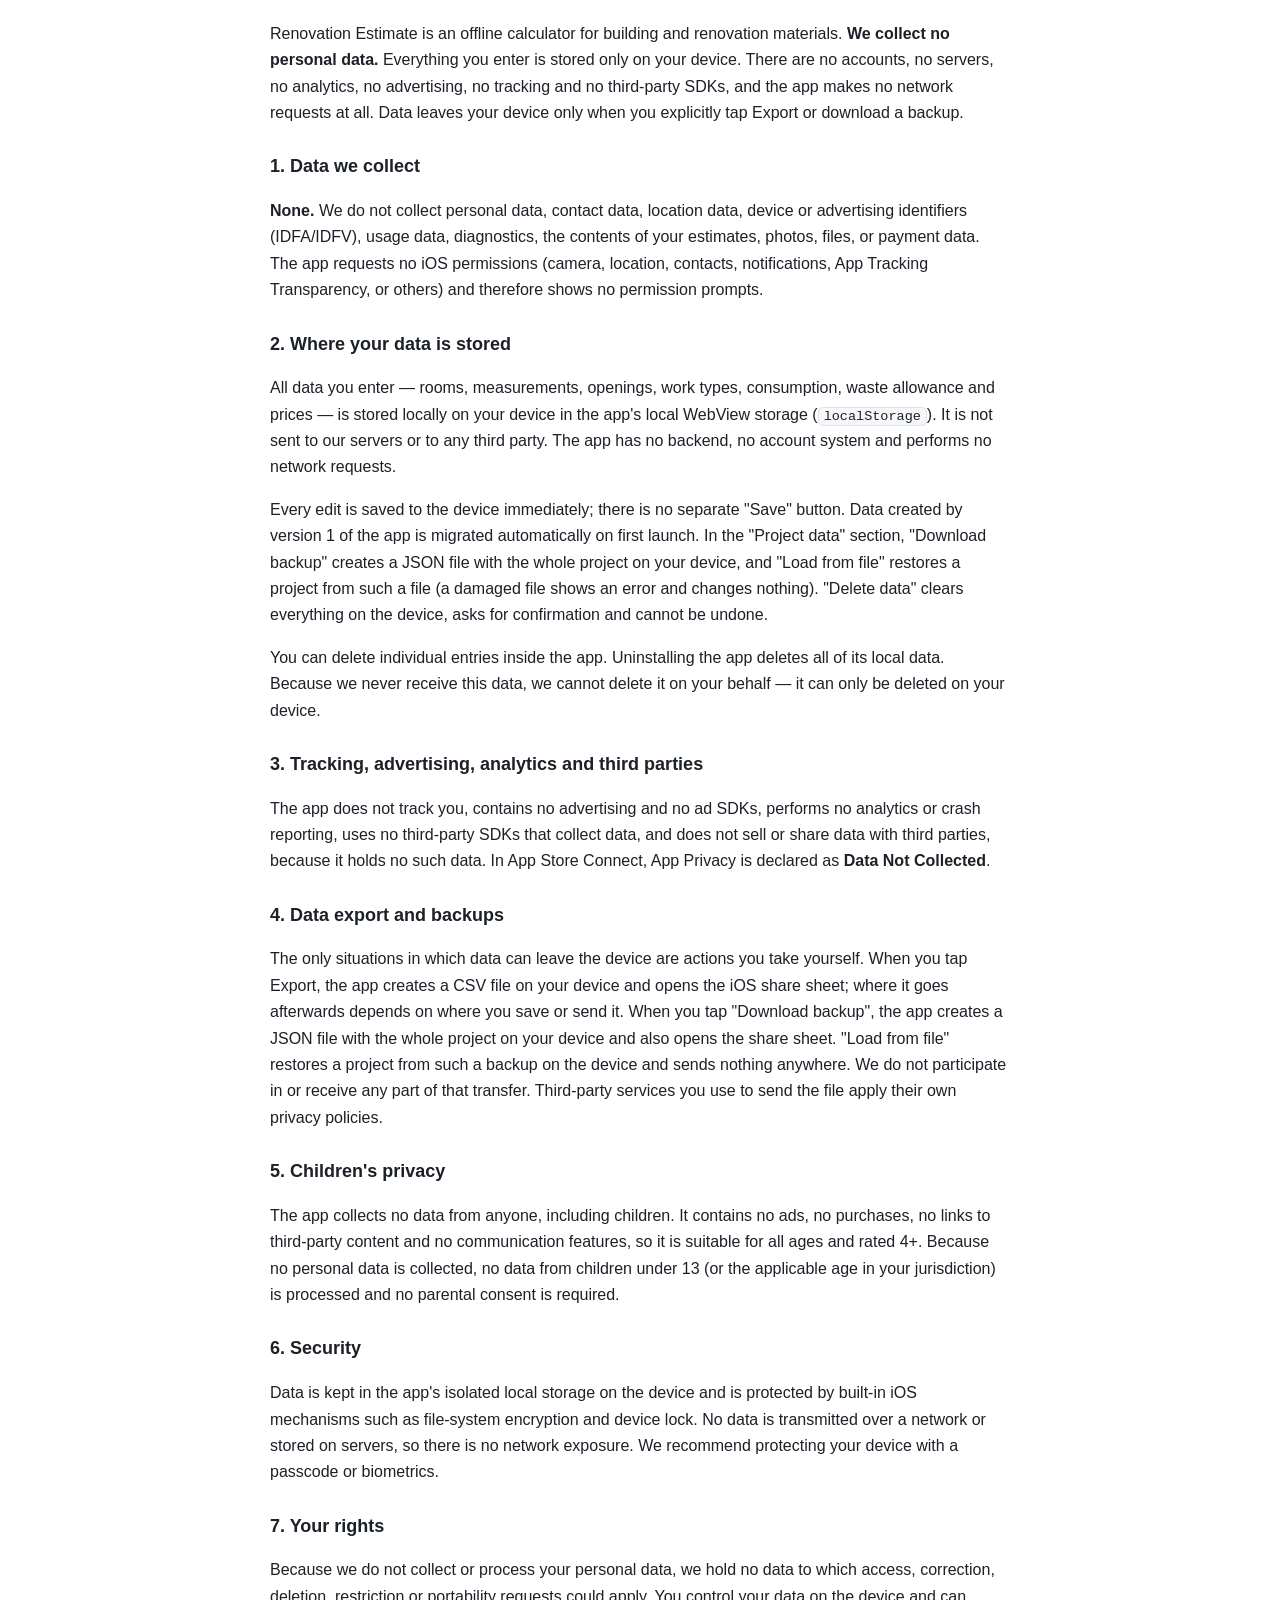
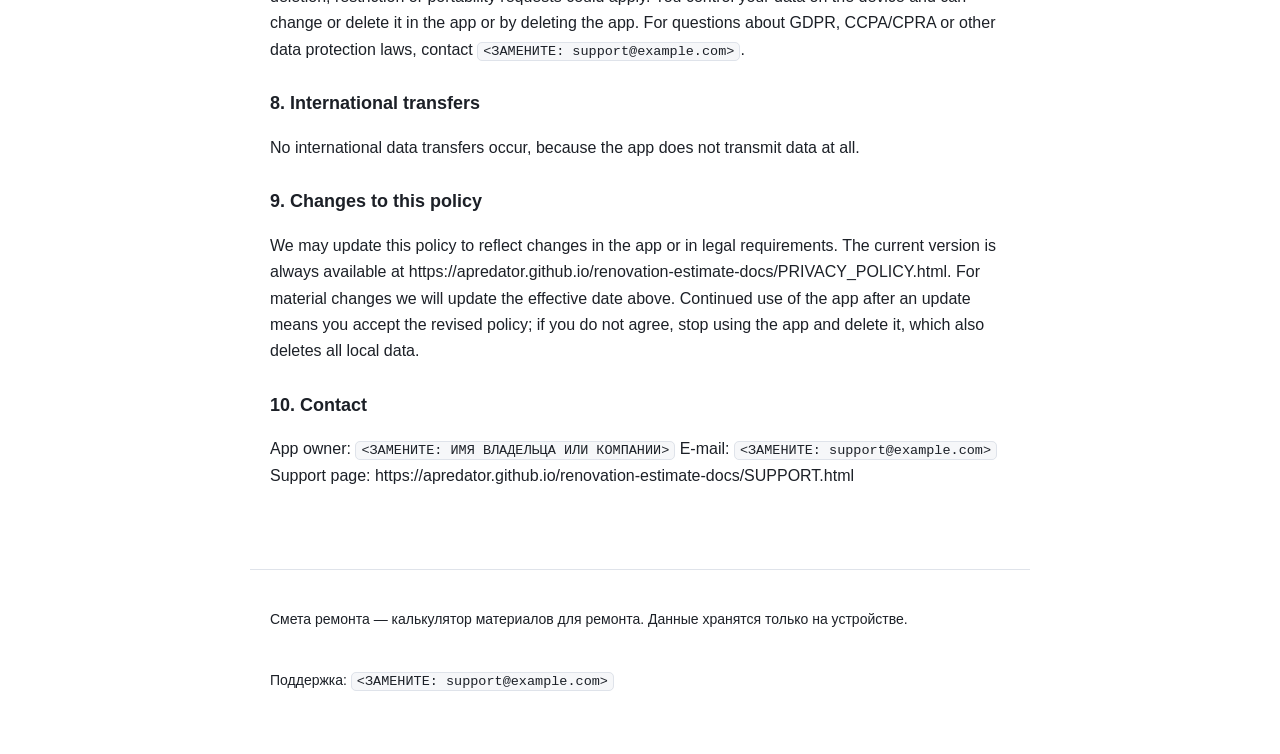
==== commit a94a7e65: "docs: политика конфиденциальности и поддержка" ====
--- a/PRIVACY_POLICY.html
+++ b/PRIVACY_POLICY.html
@@ -14,13 +14,6 @@
         <a href="index.html">Документы</a>
         <a href="PRIVACY_POLICY.html">Политика конфиденциальности</a>
         <a href="SUPPORT.html">Поддержка</a>
-        <a href="AUDIT.html">Аудит</a>
-        <a href="PUBLISHING.html">Публикация</a>
-        <a href="ACCOUNT_SETUP.html">Настройка аккаунта Apple</a>
-        <a href="RELEASE_CHECKLIST.html">Чек-лист релиза</a>
-        <a href="APP_STORE_LISTING.html">Карточка приложения</a>
-        <a href="APP_PRIVACY.html">App Privacy</a>
-        <a href="SCREENSHOTS.html">Скриншоты</a>
   </nav>
 </header>
 <main>
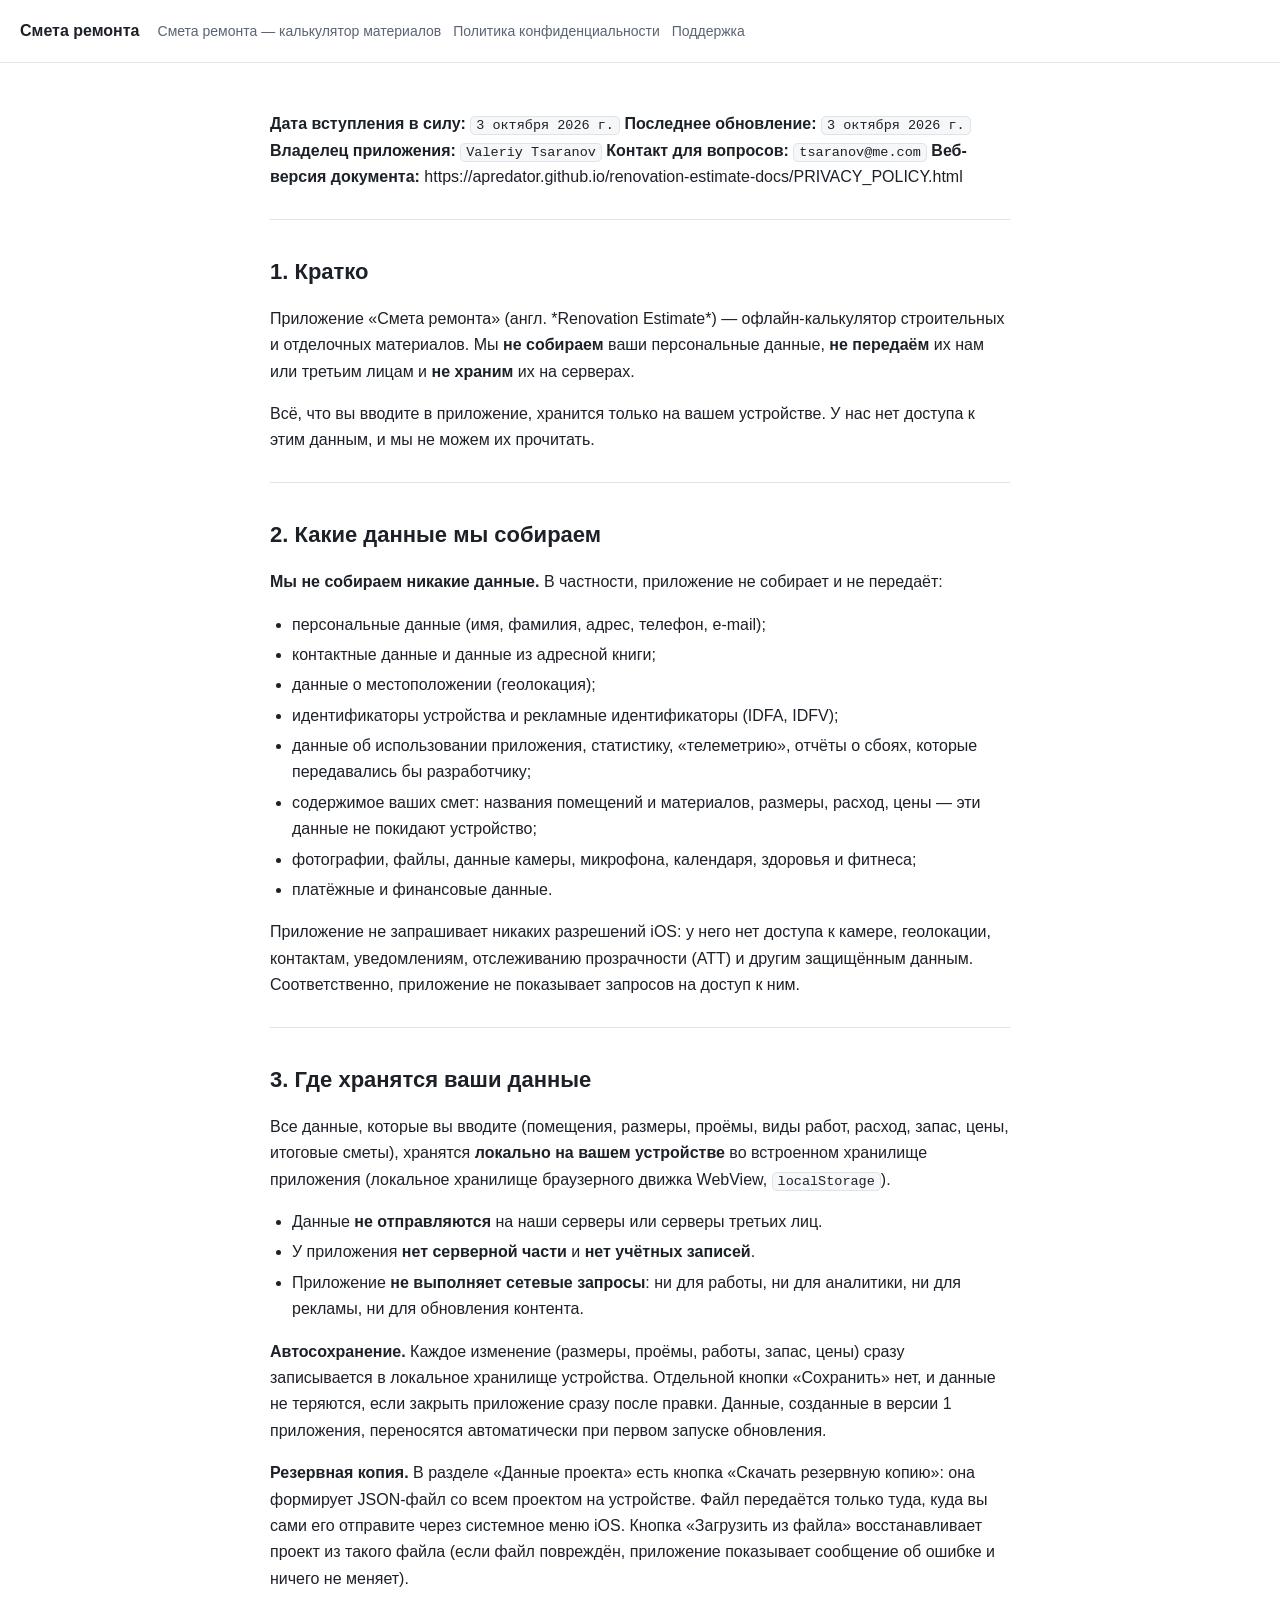
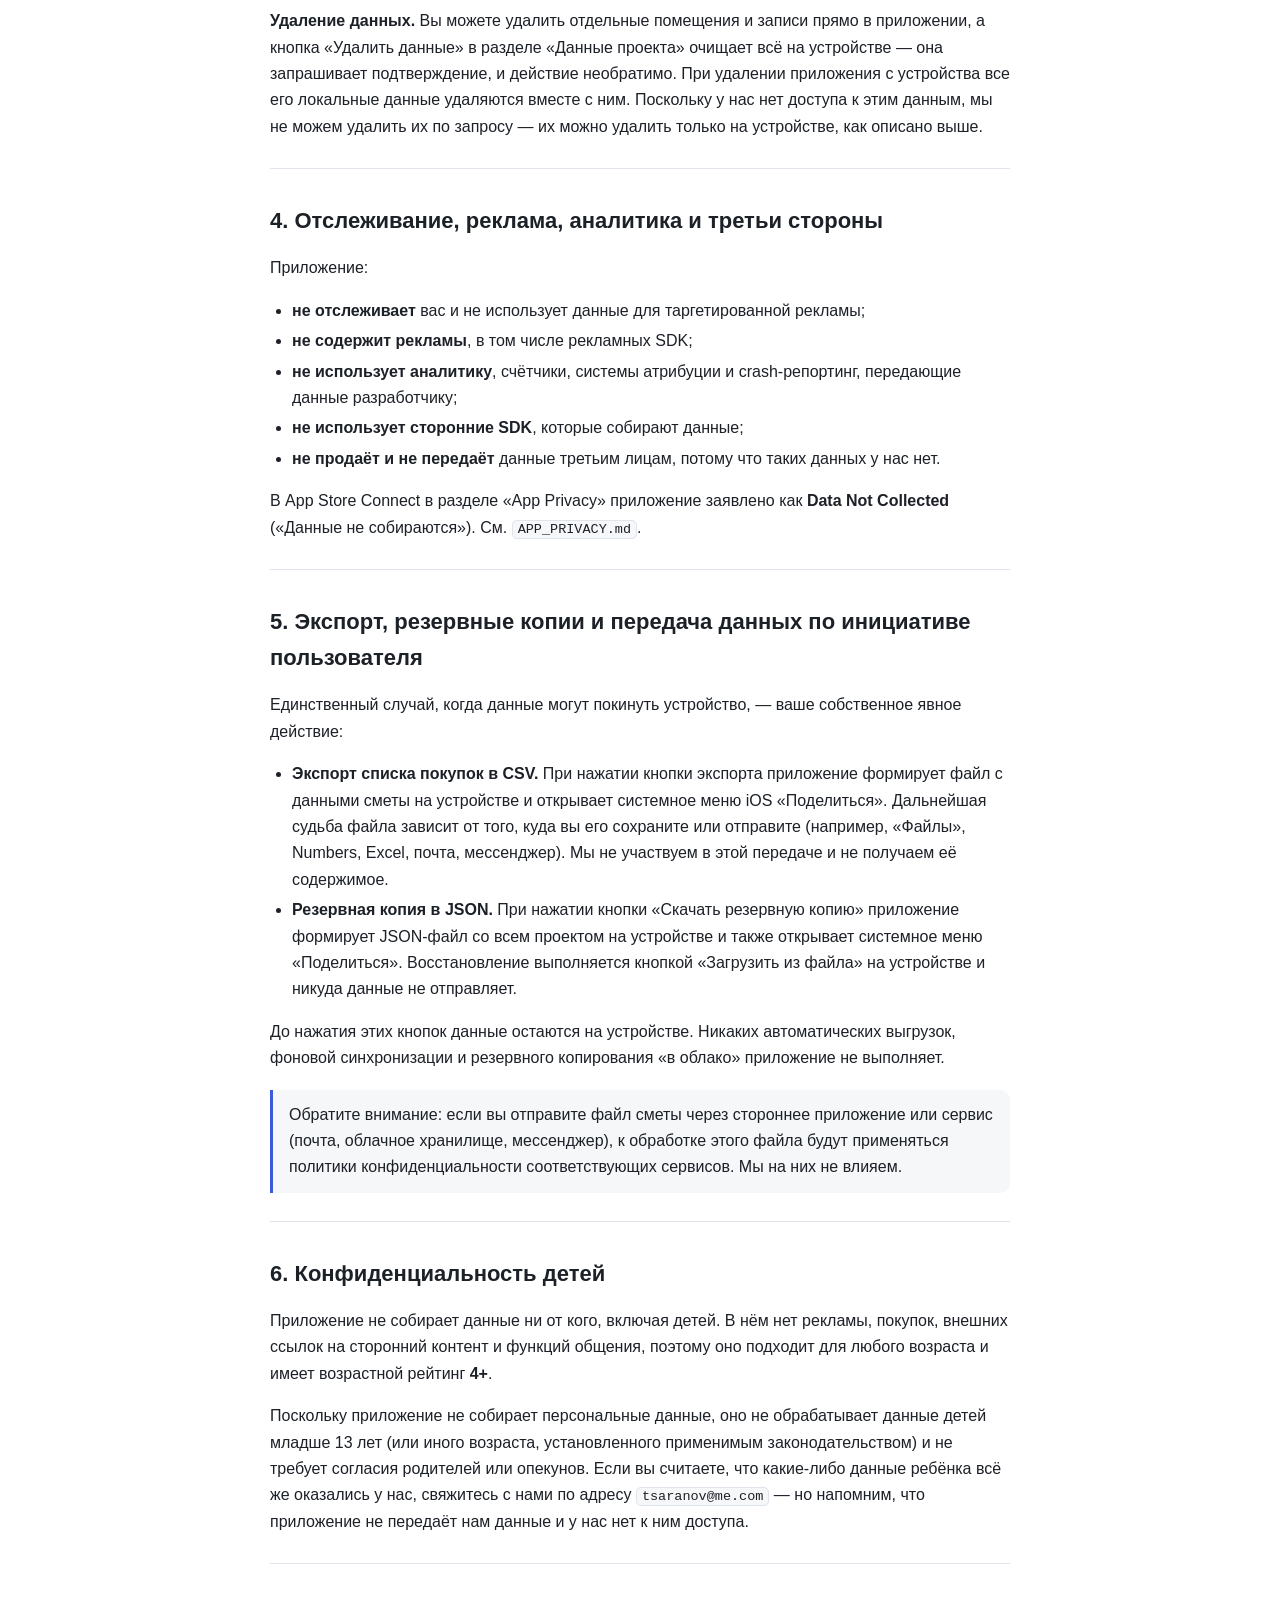
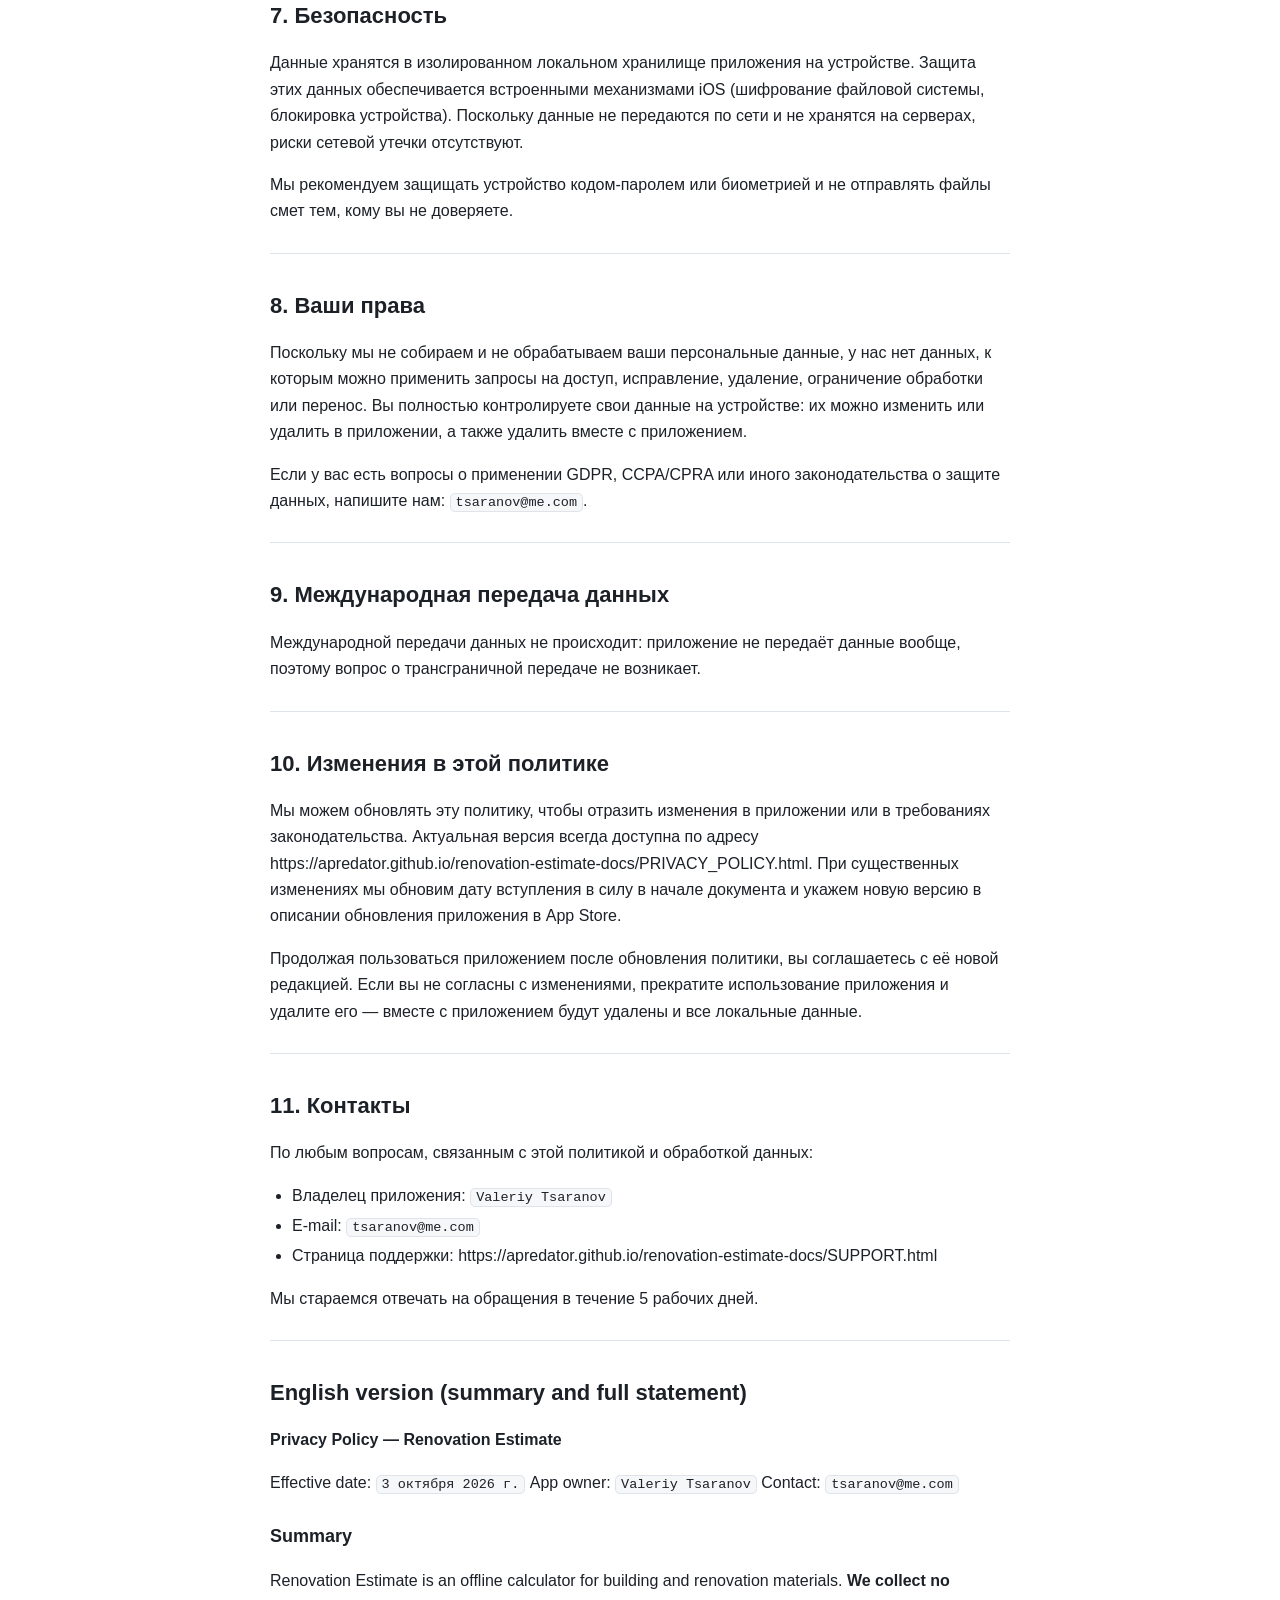
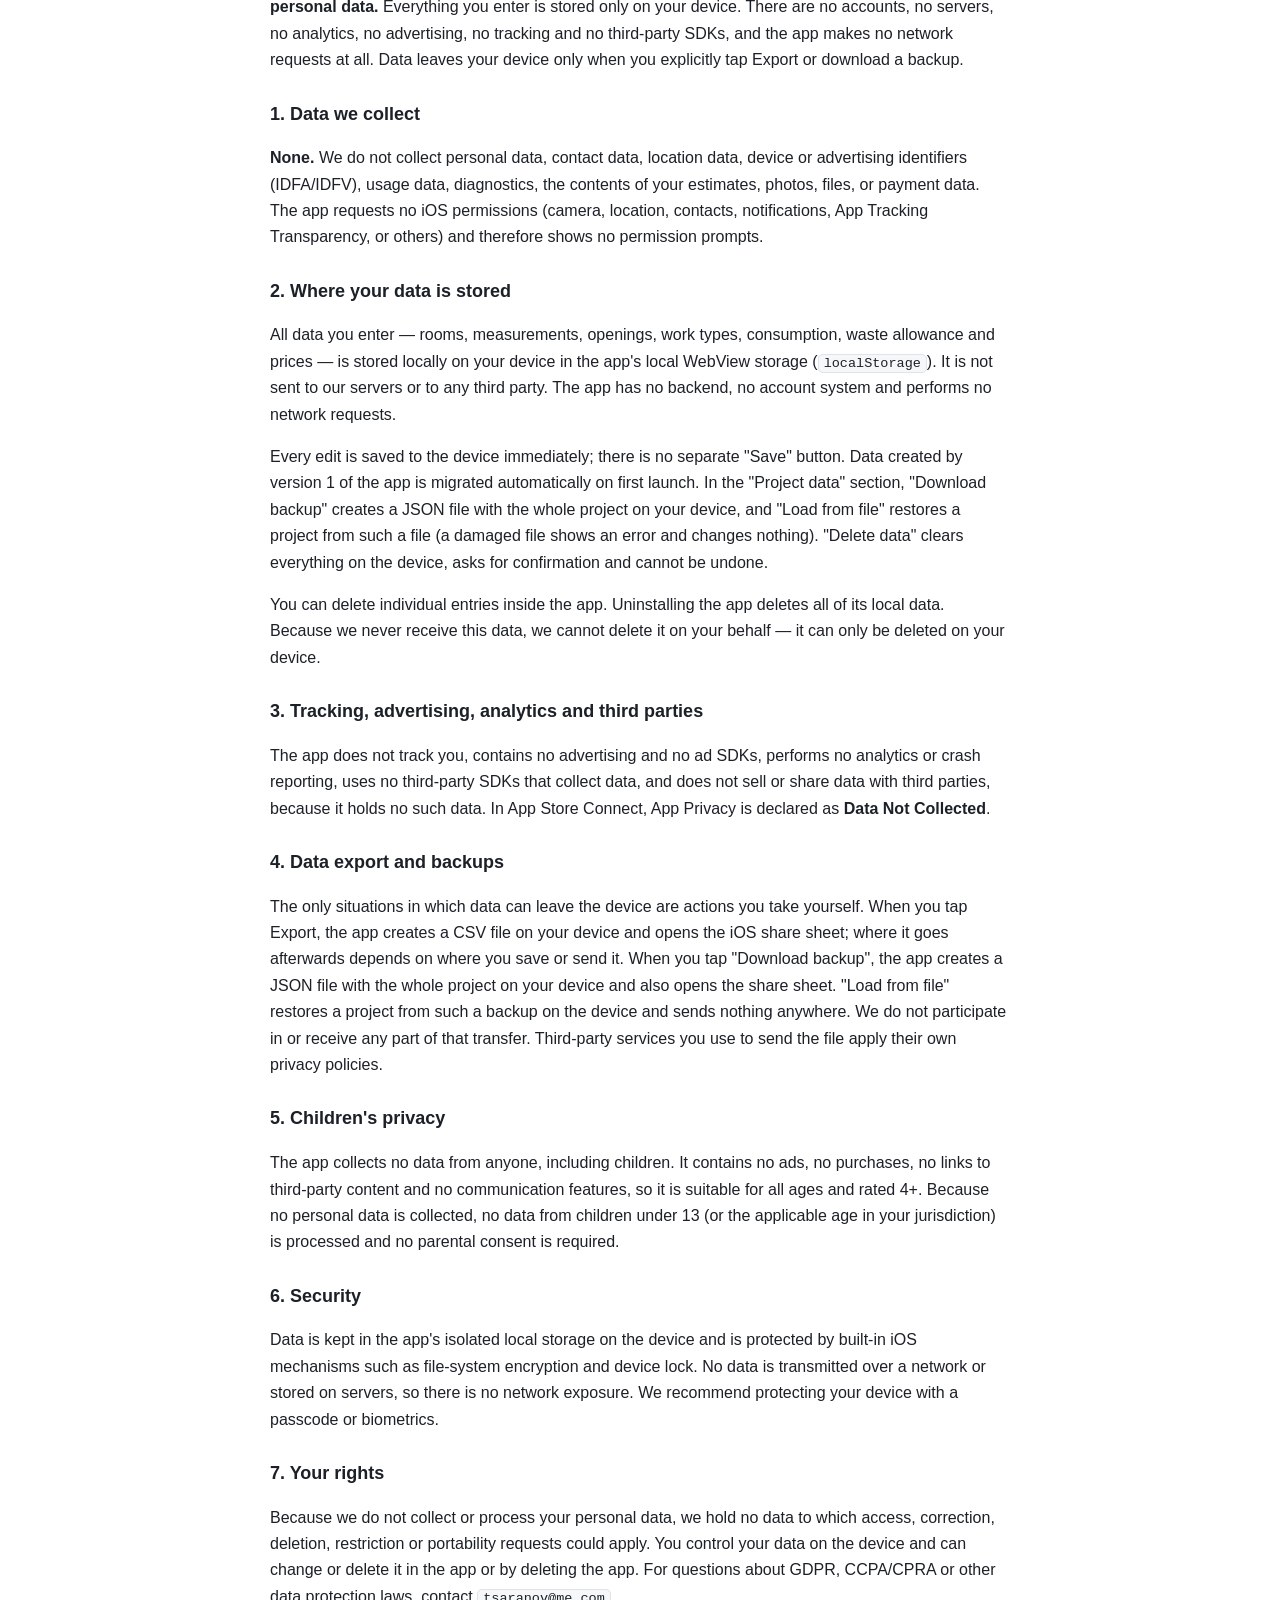
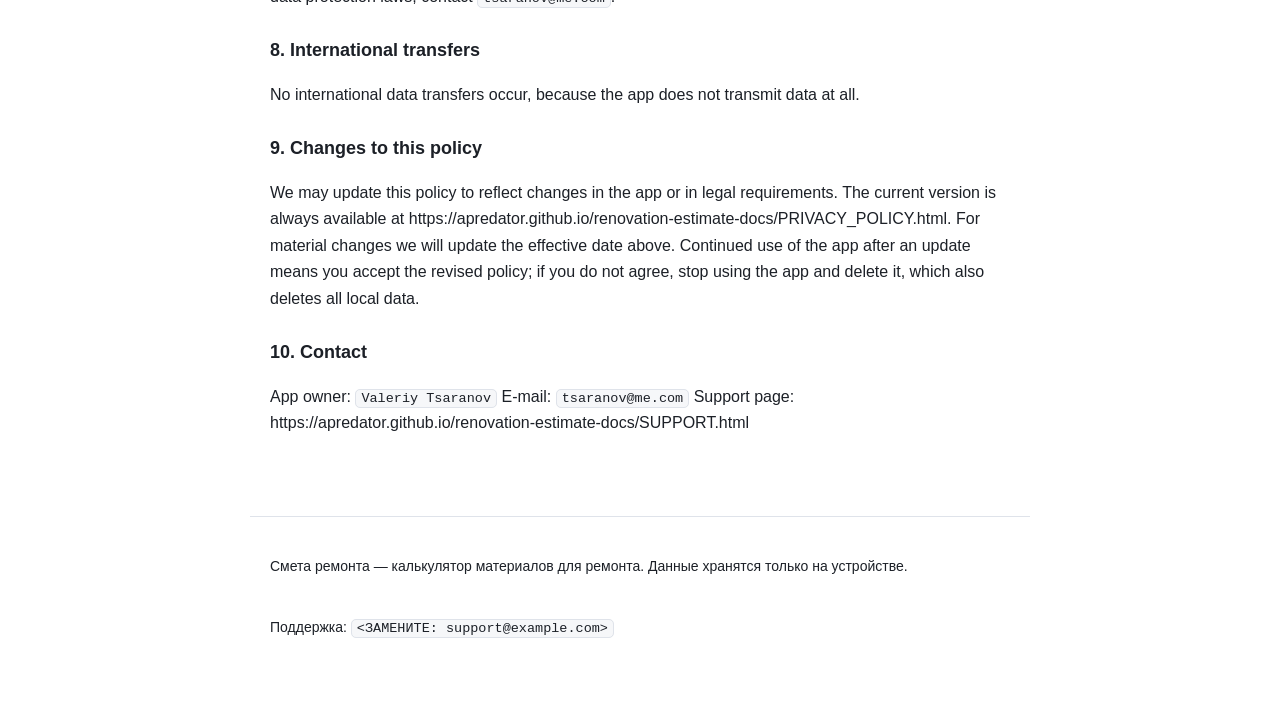
==== commit f4874778: "docs: политика конфиденциальности и поддержка" ====
--- a/PRIVACY_POLICY.html
+++ b/PRIVACY_POLICY.html
@@ -11,13 +11,13 @@
 <header class="site">
   <a class="brand" href="index.html">Смета ремонта</a>
   <nav>
-        <a href="index.html">Документы</a>
+        <a href="index.html">Смета ремонта — калькулятор материалов</a>
         <a href="PRIVACY_POLICY.html">Политика конфиденциальности</a>
         <a href="SUPPORT.html">Поддержка</a>
   </nav>
 </header>
 <main>
-<p><strong>Дата вступления в силу:</strong> <code>&lt;ЗАМЕНИТЕ: ДАТА ВСТУПЛЕНИЯ В СИЛУ&gt;</code> <strong>Последнее обновление:</strong> <code>&lt;ЗАМЕНИТЕ: ДАТА ВСТУПЛЕНИЯ В СИЛУ&gt;</code> <strong>Владелец приложения:</strong> <code>&lt;ЗАМЕНИТЕ: ИМЯ ВЛАДЕЛЬЦА ИЛИ КОМПАНИИ&gt;</code> <strong>Контакт для вопросов:</strong> <code>&lt;ЗАМЕНИТЕ: support@example.com&gt;</code> <strong>Веб-версия документа:</strong> https://apredator.github.io/renovation-estimate-docs/PRIVACY_POLICY.html</p><hr><h2 id="1-кратко">1. Кратко</h2><p>Приложение «Смета ремонта» (англ. *Renovation Estimate*) — офлайн-калькулятор строительных и отделочных материалов. Мы <strong>не собираем</strong> ваши персональные данные, <strong>не передаём</strong> их нам или третьим лицам и <strong>не храним</strong> их на серверах.</p><p>Всё, что вы вводите в приложение, хранится только на вашем устройстве. У нас нет доступа к этим данным, и мы не можем их прочитать.</p><hr><h2 id="2-какие-данные-мы-собираем">2. Какие данные мы собираем</h2><p><strong>Мы не собираем никакие данные.</strong> В частности, приложение не собирает и не передаёт:</p><ul><li>персональные данные (имя, фамилия, адрес, телефон, e-mail);</li><li>контактные данные и данные из адресной книги;</li><li>данные о местоположении (геолокация);</li><li>идентификаторы устройства и рекламные идентификаторы (IDFA, IDFV);</li><li>данные об использовании приложения, статистику, «телеметрию», отчёты о сбоях, которые передавались бы разработчику;</li><li>содержимое ваших смет: названия помещений и материалов, размеры, расход, цены — эти данные не покидают устройство;</li><li>фотографии, файлы, данные камеры, микрофона, календаря, здоровья и фитнеса;</li><li>платёжные и финансовые данные.</li></ul><p>Приложение не запрашивает никаких разрешений iOS: у него нет доступа к камере, геолокации, контактам, уведомлениям, отслеживанию прозрачности (ATT) и другим защищённым данным. Соответственно, приложение не показывает запросов на доступ к ним.</p><hr><h2 id="3-где-хранятся-ваши-данные">3. Где хранятся ваши данные</h2><p>Все данные, которые вы вводите (помещения, размеры, проёмы, виды работ, расход, запас, цены, итоговые сметы), хранятся <strong>локально на вашем устройстве</strong> во встроенном хранилище приложения (локальное хранилище браузерного движка WebView, <code>localStorage</code>).</p><ul><li>Данные <strong>не отправляются</strong> на наши серверы или серверы третьих лиц.</li><li>У приложения <strong>нет серверной части</strong> и <strong>нет учётных записей</strong>.</li><li>Приложение <strong>не выполняет сетевые запросы</strong>: ни для работы, ни для аналитики, ни для рекламы, ни для обновления контента.</li></ul><p><strong>Автосохранение.</strong> Каждое изменение (размеры, проёмы, работы, запас, цены) сразу записывается в локальное хранилище устройства. Отдельной кнопки «Сохранить» нет, и данные не теряются, если закрыть приложение сразу после правки. Данные, созданные в версии 1 приложения, переносятся автоматически при первом запуске обновления.</p><p><strong>Резервная копия.</strong> В разделе «Данные проекта» есть кнопка «Скачать резервную копию»: она формирует JSON-файл со всем проектом на устройстве. Файл передаётся только туда, куда вы сами его отправите через системное меню iOS. Кнопка «Загрузить из файла» восстанавливает проект из такого файла (если файл повреждён, приложение показывает сообщение об ошибке и ничего не меняет).</p><p><strong>Удаление данных.</strong> Вы можете удалить отдельные помещения и записи прямо в приложении, а кнопка «Удалить данные» в разделе «Данные проекта» очищает всё на устройстве — она запрашивает подтверждение, и действие необратимо. При удалении приложения с устройства все его локальные данные удаляются вместе с ним. Поскольку у нас нет доступа к этим данным, мы не можем удалить их по запросу — их можно удалить только на устройстве, как описано выше.</p><hr><h2 id="4-отслеживание-реклама-аналитика-и-третьи-стороны">4. Отслеживание, реклама, аналитика и третьи стороны</h2><p>Приложение:</p><ul><li><strong>не отслеживает</strong> вас и не использует данные для таргетированной рекламы;</li><li><strong>не содержит рекламы</strong>, в том числе рекламных SDK;</li><li><strong>не использует аналитику</strong>, счётчики, системы атрибуции и crash-репортинг, передающие данные разработчику;</li><li><strong>не использует сторонние SDK</strong>, которые собирают данные;</li><li><strong>не продаёт и не передаёт</strong> данные третьим лицам, потому что таких данных у нас нет.</li></ul><p>В App Store Connect в разделе «App Privacy» приложение заявлено как <strong>Data Not Collected</strong> («Данные не собираются»). См. <code>APP_PRIVACY.md</code>.</p><hr><h2 id="5-экспорт-резервные-копии-и-передача-данных-по-инициативе-пользователя">5. Экспорт, резервные копии и передача данных по инициативе пользователя</h2><p>Единственный случай, когда данные могут покинуть устройство, — ваше собственное явное действие:</p><ul><li><strong>Экспорт списка покупок в CSV.</strong> При нажатии кнопки экспорта приложение формирует файл с данными сметы на устройстве и открывает системное меню iOS «Поделиться». Дальнейшая судьба файла зависит от того, куда вы его сохраните или отправите (например, «Файлы», Numbers, Excel, почта, мессенджер). Мы не участвуем в этой передаче и не получаем её содержимое.</li><li><strong>Резервная копия в JSON.</strong> При нажатии кнопки «Скачать резервную копию» приложение формирует JSON-файл со всем проектом на устройстве и также открывает системное меню «Поделиться». Восстановление выполняется кнопкой «Загрузить из файла» на устройстве и никуда данные не отправляет.</li></ul><p>До нажатия этих кнопок данные остаются на устройстве. Никаких автоматических выгрузок, фоновой синхронизации и резервного копирования «в облако» приложение не выполняет.</p><blockquote><p>Обратите внимание: если вы отправите файл сметы через стороннее приложение или сервис (почта, облачное хранилище, мессенджер), к обработке этого файла будут применяться политики конфиденциальности соответствующих сервисов. Мы на них не влияем.</p></blockquote><hr><h2 id="6-конфиденциальность-детей">6. Конфиденциальность детей</h2><p>Приложение не собирает данные ни от кого, включая детей. В нём нет рекламы, покупок, внешних ссылок на сторонний контент и функций общения, поэтому оно подходит для любого возраста и имеет возрастной рейтинг <strong>4+</strong>.</p><p>Поскольку приложение не собирает персональные данные, оно не обрабатывает данные детей младше 13 лет (или иного возраста, установленного применимым законодательством) и не требует согласия родителей или опекунов. Если вы считаете, что какие-либо данные ребёнка всё же оказались у нас, свяжитесь с нами по адресу <code>&lt;ЗАМЕНИТЕ: support@example.com&gt;</code> — но напомним, что приложение не передаёт нам данные и у нас нет к ним доступа.</p><hr><h2 id="7-безопасность">7. Безопасность</h2><p>Данные хранятся в изолированном локальном хранилище приложения на устройстве. Защита этих данных обеспечивается встроенными механизмами iOS (шифрование файловой системы, блокировка устройства). Поскольку данные не передаются по сети и не хранятся на серверах, риски сетевой утечки отсутствуют.</p><p>Мы рекомендуем защищать устройство кодом-паролем или биометрией и не отправлять файлы смет тем, кому вы не доверяете.</p><hr><h2 id="8-ваши-права">8. Ваши права</h2><p>Поскольку мы не собираем и не обрабатываем ваши персональные данные, у нас нет данных, к которым можно применить запросы на доступ, исправление, удаление, ограничение обработки или перенос. Вы полностью контролируете свои данные на устройстве: их можно изменить или удалить в приложении, а также удалить вместе с приложением.</p><p>Если у вас есть вопросы о применении GDPR, CCPA/CPRA или иного законодательства о защите данных, напишите нам: <code>&lt;ЗАМЕНИТЕ: support@example.com&gt;</code>.</p><hr><h2 id="9-международная-передача-данных">9. Международная передача данных</h2><p>Международной передачи данных не происходит: приложение не передаёт данные вообще, поэтому вопрос о трансграничной передаче не возникает.</p><hr><h2 id="10-изменения-в-этой-политике">10. Изменения в этой политике</h2><p>Мы можем обновлять эту политику, чтобы отразить изменения в приложении или в требованиях законодательства. Актуальная версия всегда доступна по адресу https://apredator.github.io/renovation-estimate-docs/PRIVACY_POLICY.html. При существенных изменениях мы обновим дату вступления в силу в начале документа и укажем новую версию в описании обновления приложения в App Store.</p><p>Продолжая пользоваться приложением после обновления политики, вы соглашаетесь с её новой редакцией. Если вы не согласны с изменениями, прекратите использование приложения и удалите его — вместе с приложением будут удалены и все локальные данные.</p><hr><h2 id="11-контакты">11. Контакты</h2><p>По любым вопросам, связанным с этой политикой и обработкой данных:</p><ul><li>Владелец приложения: <code>&lt;ЗАМЕНИТЕ: ИМЯ ВЛАДЕЛЬЦА ИЛИ КОМПАНИИ&gt;</code></li><li>E-mail: <code>&lt;ЗАМЕНИТЕ: support@example.com&gt;</code></li><li>Страница поддержки: https://apredator.github.io/renovation-estimate-docs/SUPPORT.html</li></ul><p>Мы стараемся отвечать на обращения в течение 5 рабочих дней.</p><hr><h2 id="english-version-summary-and-full-statement">English version (summary and full statement)</h2><p><strong>Privacy Policy — Renovation Estimate</strong></p><p>Effective date: <code>&lt;ЗАМЕНИТЕ: ДАТА ВСТУПЛЕНИЯ В СИЛУ&gt;</code> App owner: <code>&lt;ЗАМЕНИТЕ: ИМЯ ВЛАДЕЛЬЦА ИЛИ КОМПАНИИ&gt;</code> Contact: <code>&lt;ЗАМЕНИТЕ: support@example.com&gt;</code></p><h3 id="summary">Summary</h3><p>Renovation Estimate is an offline calculator for building and renovation materials. <strong>We collect no personal data.</strong> Everything you enter is stored only on your device. There are no accounts, no servers, no analytics, no advertising, no tracking and no third-party SDKs, and the app makes no network requests at all. Data leaves your device only when you explicitly tap Export or download a backup.</p><h3 id="1-data-we-collect">1. Data we collect</h3><p><strong>None.</strong> We do not collect personal data, contact data, location data, device or advertising identifiers (IDFA/IDFV), usage data, diagnostics, the contents of your estimates, photos, files, or payment data. The app requests no iOS permissions (camera, location, contacts, notifications, App Tracking Transparency, or others) and therefore shows no permission prompts.</p><h3 id="2-where-your-data-is-stored">2. Where your data is stored</h3><p>All data you enter — rooms, measurements, openings, work types, consumption, waste allowance and prices — is stored locally on your device in the app's local WebView storage (<code>localStorage</code>). It is not sent to our servers or to any third party. The app has no backend, no account system and performs no network requests.</p><p>Every edit is saved to the device immediately; there is no separate "Save" button. Data created by version 1 of the app is migrated automatically on first launch. In the "Project data" section, "Download backup" creates a JSON file with the whole project on your device, and "Load from file" restores a project from such a file (a damaged file shows an error and changes nothing). "Delete data" clears everything on the device, asks for confirmation and cannot be undone.</p><p>You can delete individual entries inside the app. Uninstalling the app deletes all of its local data. Because we never receive this data, we cannot delete it on your behalf — it can only be deleted on your device.</p><h3 id="3-tracking-advertising-analytics-and-third-parties">3. Tracking, advertising, analytics and third parties</h3><p>The app does not track you, contains no advertising and no ad SDKs, performs no analytics or crash reporting, uses no third-party SDKs that collect data, and does not sell or share data with third parties, because it holds no such data. In App Store Connect, App Privacy is declared as <strong>Data Not Collected</strong>.</p><h3 id="4-data-export-and-backups">4. Data export and backups</h3><p>The only situations in which data can leave the device are actions you take yourself. When you tap Export, the app creates a CSV file on your device and opens the iOS share sheet; where it goes afterwards depends on where you save or send it. When you tap "Download backup", the app creates a JSON file with the whole project on your device and also opens the share sheet. "Load from file" restores a project from such a backup on the device and sends nothing anywhere. We do not participate in or receive any part of that transfer. Third-party services you use to send the file apply their own privacy policies.</p><h3 id="5-children-s-privacy">5. Children's privacy</h3><p>The app collects no data from anyone, including children. It contains no ads, no purchases, no links to third-party content and no communication features, so it is suitable for all ages and rated 4+. Because no personal data is collected, no data from children under 13 (or the applicable age in your jurisdiction) is processed and no parental consent is required.</p><h3 id="6-security">6. Security</h3><p>Data is kept in the app's isolated local storage on the device and is protected by built-in iOS mechanisms such as file-system encryption and device lock. No data is transmitted over a network or stored on servers, so there is no network exposure. We recommend protecting your device with a passcode or biometrics.</p><h3 id="7-your-rights">7. Your rights</h3><p>Because we do not collect or process your personal data, we hold no data to which access, correction, deletion, restriction or portability requests could apply. You control your data on the device and can change or delete it in the app or by deleting the app. For questions about GDPR, CCPA/CPRA or other data protection laws, contact <code>&lt;ЗАМЕНИТЕ: support@example.com&gt;</code>.</p><h3 id="8-international-transfers">8. International transfers</h3><p>No international data transfers occur, because the app does not transmit data at all.</p><h3 id="9-changes-to-this-policy">9. Changes to this policy</h3><p>We may update this policy to reflect changes in the app or in legal requirements. The current version is always available at https://apredator.github.io/renovation-estimate-docs/PRIVACY_POLICY.html. For material changes we will update the effective date above. Continued use of the app after an update means you accept the revised policy; if you do not agree, stop using the app and delete it, which also deletes all local data.</p><h3 id="10-contact">10. Contact</h3><p>App owner: <code>&lt;ЗАМЕНИТЕ: ИМЯ ВЛАДЕЛЬЦА ИЛИ КОМПАНИИ&gt;</code> E-mail: <code>&lt;ЗАМЕНИТЕ: support@example.com&gt;</code> Support page: https://apredator.github.io/renovation-estimate-docs/SUPPORT.html</p>
+<p><strong>Дата вступления в силу:</strong> <code>3 октября 2026 г.</code> <strong>Последнее обновление:</strong> <code>3 октября 2026 г.</code> <strong>Владелец приложения:</strong> <code>Valeriy Tsaranov</code> <strong>Контакт для вопросов:</strong> <code>tsaranov@me.com</code> <strong>Веб-версия документа:</strong> https://apredator.github.io/renovation-estimate-docs/PRIVACY_POLICY.html</p><hr><h2 id="1-кратко">1. Кратко</h2><p>Приложение «Смета ремонта» (англ. *Renovation Estimate*) — офлайн-калькулятор строительных и отделочных материалов. Мы <strong>не собираем</strong> ваши персональные данные, <strong>не передаём</strong> их нам или третьим лицам и <strong>не храним</strong> их на серверах.</p><p>Всё, что вы вводите в приложение, хранится только на вашем устройстве. У нас нет доступа к этим данным, и мы не можем их прочитать.</p><hr><h2 id="2-какие-данные-мы-собираем">2. Какие данные мы собираем</h2><p><strong>Мы не собираем никакие данные.</strong> В частности, приложение не собирает и не передаёт:</p><ul><li>персональные данные (имя, фамилия, адрес, телефон, e-mail);</li><li>контактные данные и данные из адресной книги;</li><li>данные о местоположении (геолокация);</li><li>идентификаторы устройства и рекламные идентификаторы (IDFA, IDFV);</li><li>данные об использовании приложения, статистику, «телеметрию», отчёты о сбоях, которые передавались бы разработчику;</li><li>содержимое ваших смет: названия помещений и материалов, размеры, расход, цены — эти данные не покидают устройство;</li><li>фотографии, файлы, данные камеры, микрофона, календаря, здоровья и фитнеса;</li><li>платёжные и финансовые данные.</li></ul><p>Приложение не запрашивает никаких разрешений iOS: у него нет доступа к камере, геолокации, контактам, уведомлениям, отслеживанию прозрачности (ATT) и другим защищённым данным. Соответственно, приложение не показывает запросов на доступ к ним.</p><hr><h2 id="3-где-хранятся-ваши-данные">3. Где хранятся ваши данные</h2><p>Все данные, которые вы вводите (помещения, размеры, проёмы, виды работ, расход, запас, цены, итоговые сметы), хранятся <strong>локально на вашем устройстве</strong> во встроенном хранилище приложения (локальное хранилище браузерного движка WebView, <code>localStorage</code>).</p><ul><li>Данные <strong>не отправляются</strong> на наши серверы или серверы третьих лиц.</li><li>У приложения <strong>нет серверной части</strong> и <strong>нет учётных записей</strong>.</li><li>Приложение <strong>не выполняет сетевые запросы</strong>: ни для работы, ни для аналитики, ни для рекламы, ни для обновления контента.</li></ul><p><strong>Автосохранение.</strong> Каждое изменение (размеры, проёмы, работы, запас, цены) сразу записывается в локальное хранилище устройства. Отдельной кнопки «Сохранить» нет, и данные не теряются, если закрыть приложение сразу после правки. Данные, созданные в версии 1 приложения, переносятся автоматически при первом запуске обновления.</p><p><strong>Резервная копия.</strong> В разделе «Данные проекта» есть кнопка «Скачать резервную копию»: она формирует JSON-файл со всем проектом на устройстве. Файл передаётся только туда, куда вы сами его отправите через системное меню iOS. Кнопка «Загрузить из файла» восстанавливает проект из такого файла (если файл повреждён, приложение показывает сообщение об ошибке и ничего не меняет).</p><p><strong>Удаление данных.</strong> Вы можете удалить отдельные помещения и записи прямо в приложении, а кнопка «Удалить данные» в разделе «Данные проекта» очищает всё на устройстве — она запрашивает подтверждение, и действие необратимо. При удалении приложения с устройства все его локальные данные удаляются вместе с ним. Поскольку у нас нет доступа к этим данным, мы не можем удалить их по запросу — их можно удалить только на устройстве, как описано выше.</p><hr><h2 id="4-отслеживание-реклама-аналитика-и-третьи-стороны">4. Отслеживание, реклама, аналитика и третьи стороны</h2><p>Приложение:</p><ul><li><strong>не отслеживает</strong> вас и не использует данные для таргетированной рекламы;</li><li><strong>не содержит рекламы</strong>, в том числе рекламных SDK;</li><li><strong>не использует аналитику</strong>, счётчики, системы атрибуции и crash-репортинг, передающие данные разработчику;</li><li><strong>не использует сторонние SDK</strong>, которые собирают данные;</li><li><strong>не продаёт и не передаёт</strong> данные третьим лицам, потому что таких данных у нас нет.</li></ul><p>В App Store Connect в разделе «App Privacy» приложение заявлено как <strong>Data Not Collected</strong> («Данные не собираются»). См. <code>APP_PRIVACY.md</code>.</p><hr><h2 id="5-экспорт-резервные-копии-и-передача-данных-по-инициативе-пользователя">5. Экспорт, резервные копии и передача данных по инициативе пользователя</h2><p>Единственный случай, когда данные могут покинуть устройство, — ваше собственное явное действие:</p><ul><li><strong>Экспорт списка покупок в CSV.</strong> При нажатии кнопки экспорта приложение формирует файл с данными сметы на устройстве и открывает системное меню iOS «Поделиться». Дальнейшая судьба файла зависит от того, куда вы его сохраните или отправите (например, «Файлы», Numbers, Excel, почта, мессенджер). Мы не участвуем в этой передаче и не получаем её содержимое.</li><li><strong>Резервная копия в JSON.</strong> При нажатии кнопки «Скачать резервную копию» приложение формирует JSON-файл со всем проектом на устройстве и также открывает системное меню «Поделиться». Восстановление выполняется кнопкой «Загрузить из файла» на устройстве и никуда данные не отправляет.</li></ul><p>До нажатия этих кнопок данные остаются на устройстве. Никаких автоматических выгрузок, фоновой синхронизации и резервного копирования «в облако» приложение не выполняет.</p><blockquote><p>Обратите внимание: если вы отправите файл сметы через стороннее приложение или сервис (почта, облачное хранилище, мессенджер), к обработке этого файла будут применяться политики конфиденциальности соответствующих сервисов. Мы на них не влияем.</p></blockquote><hr><h2 id="6-конфиденциальность-детей">6. Конфиденциальность детей</h2><p>Приложение не собирает данные ни от кого, включая детей. В нём нет рекламы, покупок, внешних ссылок на сторонний контент и функций общения, поэтому оно подходит для любого возраста и имеет возрастной рейтинг <strong>4+</strong>.</p><p>Поскольку приложение не собирает персональные данные, оно не обрабатывает данные детей младше 13 лет (или иного возраста, установленного применимым законодательством) и не требует согласия родителей или опекунов. Если вы считаете, что какие-либо данные ребёнка всё же оказались у нас, свяжитесь с нами по адресу <code>tsaranov@me.com</code> — но напомним, что приложение не передаёт нам данные и у нас нет к ним доступа.</p><hr><h2 id="7-безопасность">7. Безопасность</h2><p>Данные хранятся в изолированном локальном хранилище приложения на устройстве. Защита этих данных обеспечивается встроенными механизмами iOS (шифрование файловой системы, блокировка устройства). Поскольку данные не передаются по сети и не хранятся на серверах, риски сетевой утечки отсутствуют.</p><p>Мы рекомендуем защищать устройство кодом-паролем или биометрией и не отправлять файлы смет тем, кому вы не доверяете.</p><hr><h2 id="8-ваши-права">8. Ваши права</h2><p>Поскольку мы не собираем и не обрабатываем ваши персональные данные, у нас нет данных, к которым можно применить запросы на доступ, исправление, удаление, ограничение обработки или перенос. Вы полностью контролируете свои данные на устройстве: их можно изменить или удалить в приложении, а также удалить вместе с приложением.</p><p>Если у вас есть вопросы о применении GDPR, CCPA/CPRA или иного законодательства о защите данных, напишите нам: <code>tsaranov@me.com</code>.</p><hr><h2 id="9-международная-передача-данных">9. Международная передача данных</h2><p>Международной передачи данных не происходит: приложение не передаёт данные вообще, поэтому вопрос о трансграничной передаче не возникает.</p><hr><h2 id="10-изменения-в-этой-политике">10. Изменения в этой политике</h2><p>Мы можем обновлять эту политику, чтобы отразить изменения в приложении или в требованиях законодательства. Актуальная версия всегда доступна по адресу https://apredator.github.io/renovation-estimate-docs/PRIVACY_POLICY.html. При существенных изменениях мы обновим дату вступления в силу в начале документа и укажем новую версию в описании обновления приложения в App Store.</p><p>Продолжая пользоваться приложением после обновления политики, вы соглашаетесь с её новой редакцией. Если вы не согласны с изменениями, прекратите использование приложения и удалите его — вместе с приложением будут удалены и все локальные данные.</p><hr><h2 id="11-контакты">11. Контакты</h2><p>По любым вопросам, связанным с этой политикой и обработкой данных:</p><ul><li>Владелец приложения: <code>Valeriy Tsaranov</code></li><li>E-mail: <code>tsaranov@me.com</code></li><li>Страница поддержки: https://apredator.github.io/renovation-estimate-docs/SUPPORT.html</li></ul><p>Мы стараемся отвечать на обращения в течение 5 рабочих дней.</p><hr><h2 id="english-version-summary-and-full-statement">English version (summary and full statement)</h2><p><strong>Privacy Policy — Renovation Estimate</strong></p><p>Effective date: <code>3 октября 2026 г.</code> App owner: <code>Valeriy Tsaranov</code> Contact: <code>tsaranov@me.com</code></p><h3 id="summary">Summary</h3><p>Renovation Estimate is an offline calculator for building and renovation materials. <strong>We collect no personal data.</strong> Everything you enter is stored only on your device. There are no accounts, no servers, no analytics, no advertising, no tracking and no third-party SDKs, and the app makes no network requests at all. Data leaves your device only when you explicitly tap Export or download a backup.</p><h3 id="1-data-we-collect">1. Data we collect</h3><p><strong>None.</strong> We do not collect personal data, contact data, location data, device or advertising identifiers (IDFA/IDFV), usage data, diagnostics, the contents of your estimates, photos, files, or payment data. The app requests no iOS permissions (camera, location, contacts, notifications, App Tracking Transparency, or others) and therefore shows no permission prompts.</p><h3 id="2-where-your-data-is-stored">2. Where your data is stored</h3><p>All data you enter — rooms, measurements, openings, work types, consumption, waste allowance and prices — is stored locally on your device in the app's local WebView storage (<code>localStorage</code>). It is not sent to our servers or to any third party. The app has no backend, no account system and performs no network requests.</p><p>Every edit is saved to the device immediately; there is no separate "Save" button. Data created by version 1 of the app is migrated automatically on first launch. In the "Project data" section, "Download backup" creates a JSON file with the whole project on your device, and "Load from file" restores a project from such a file (a damaged file shows an error and changes nothing). "Delete data" clears everything on the device, asks for confirmation and cannot be undone.</p><p>You can delete individual entries inside the app. Uninstalling the app deletes all of its local data. Because we never receive this data, we cannot delete it on your behalf — it can only be deleted on your device.</p><h3 id="3-tracking-advertising-analytics-and-third-parties">3. Tracking, advertising, analytics and third parties</h3><p>The app does not track you, contains no advertising and no ad SDKs, performs no analytics or crash reporting, uses no third-party SDKs that collect data, and does not sell or share data with third parties, because it holds no such data. In App Store Connect, App Privacy is declared as <strong>Data Not Collected</strong>.</p><h3 id="4-data-export-and-backups">4. Data export and backups</h3><p>The only situations in which data can leave the device are actions you take yourself. When you tap Export, the app creates a CSV file on your device and opens the iOS share sheet; where it goes afterwards depends on where you save or send it. When you tap "Download backup", the app creates a JSON file with the whole project on your device and also opens the share sheet. "Load from file" restores a project from such a backup on the device and sends nothing anywhere. We do not participate in or receive any part of that transfer. Third-party services you use to send the file apply their own privacy policies.</p><h3 id="5-children-s-privacy">5. Children's privacy</h3><p>The app collects no data from anyone, including children. It contains no ads, no purchases, no links to third-party content and no communication features, so it is suitable for all ages and rated 4+. Because no personal data is collected, no data from children under 13 (or the applicable age in your jurisdiction) is processed and no parental consent is required.</p><h3 id="6-security">6. Security</h3><p>Data is kept in the app's isolated local storage on the device and is protected by built-in iOS mechanisms such as file-system encryption and device lock. No data is transmitted over a network or stored on servers, so there is no network exposure. We recommend protecting your device with a passcode or biometrics.</p><h3 id="7-your-rights">7. Your rights</h3><p>Because we do not collect or process your personal data, we hold no data to which access, correction, deletion, restriction or portability requests could apply. You control your data on the device and can change or delete it in the app or by deleting the app. For questions about GDPR, CCPA/CPRA or other data protection laws, contact <code>tsaranov@me.com</code>.</p><h3 id="8-international-transfers">8. International transfers</h3><p>No international data transfers occur, because the app does not transmit data at all.</p><h3 id="9-changes-to-this-policy">9. Changes to this policy</h3><p>We may update this policy to reflect changes in the app or in legal requirements. The current version is always available at https://apredator.github.io/renovation-estimate-docs/PRIVACY_POLICY.html. For material changes we will update the effective date above. Continued use of the app after an update means you accept the revised policy; if you do not agree, stop using the app and delete it, which also deletes all local data.</p><h3 id="10-contact">10. Contact</h3><p>App owner: <code>Valeriy Tsaranov</code> E-mail: <code>tsaranov@me.com</code> Support page: https://apredator.github.io/renovation-estimate-docs/SUPPORT.html</p>
 </main>
 <footer class="site">
   <p>Смета ремонта — калькулятор материалов для ремонта. Данные хранятся только на устройстве.</p>
--- a/style.css
+++ b/style.css
@@ -103,6 +103,10 @@
 
 del { color: var(--muted); }
 
+img { max-width: 100%; height: auto; display: block; border-radius: var(--radius); }
+img[alt="Иконка приложения"] { width: 96px; height: 96px; margin: 0 0 8px; }
+img[alt="Экран приложения"] { border: 1px solid var(--border); max-height: 640px; width: auto; margin: 18px auto; }
+
 footer.site {
   max-width: 780px;
   margin: 0 auto;
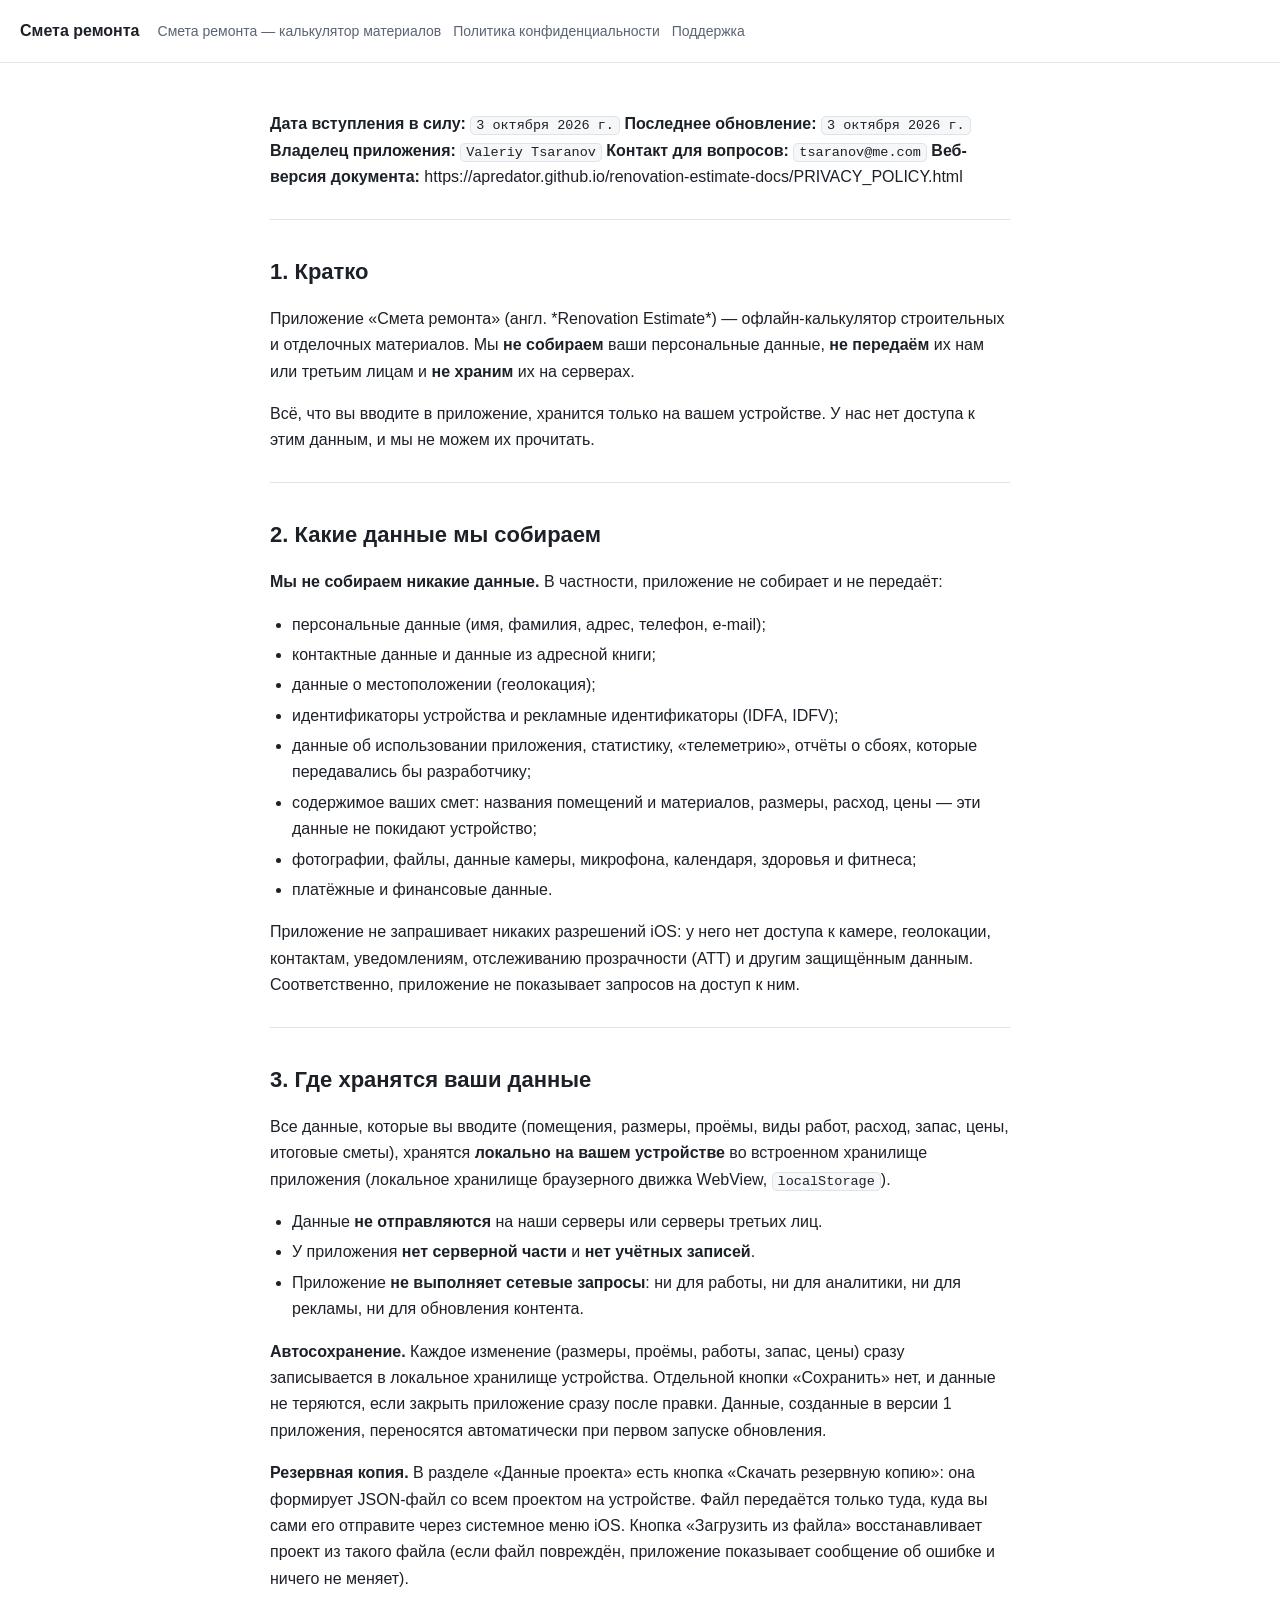
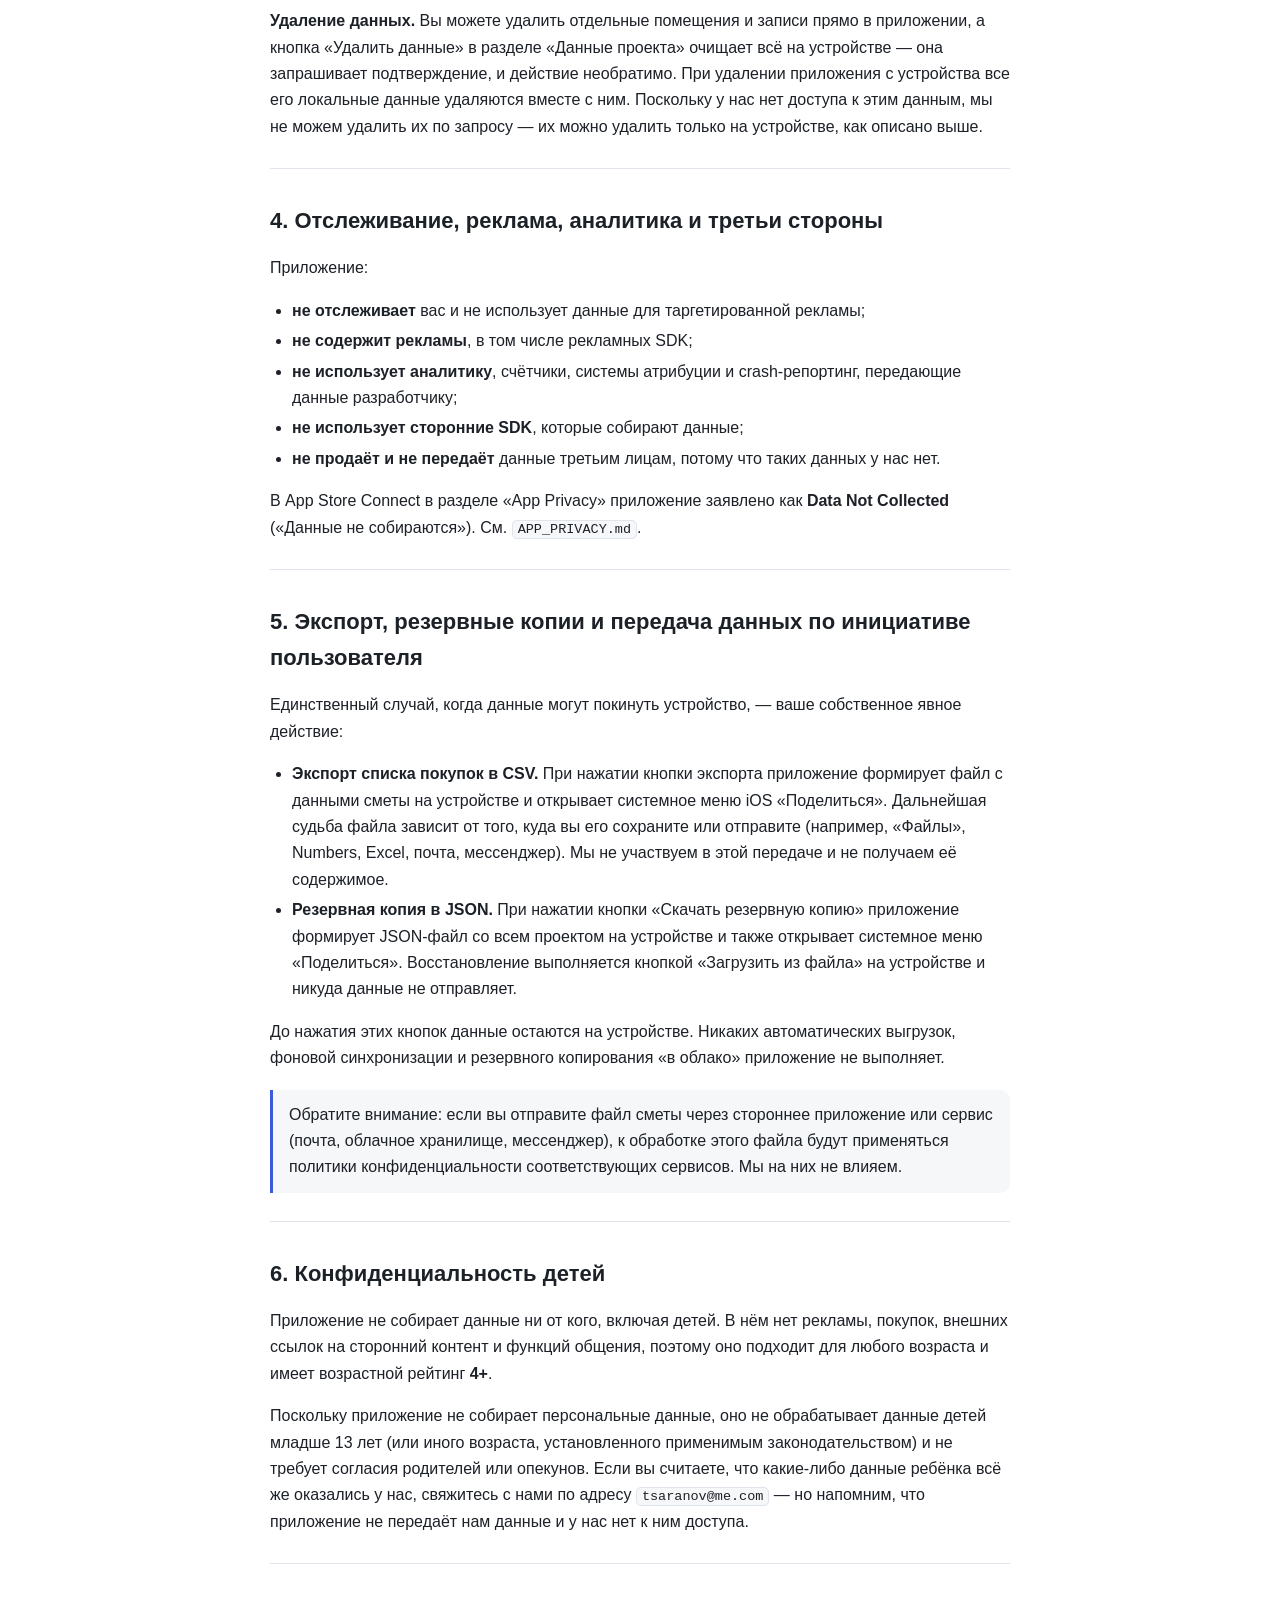
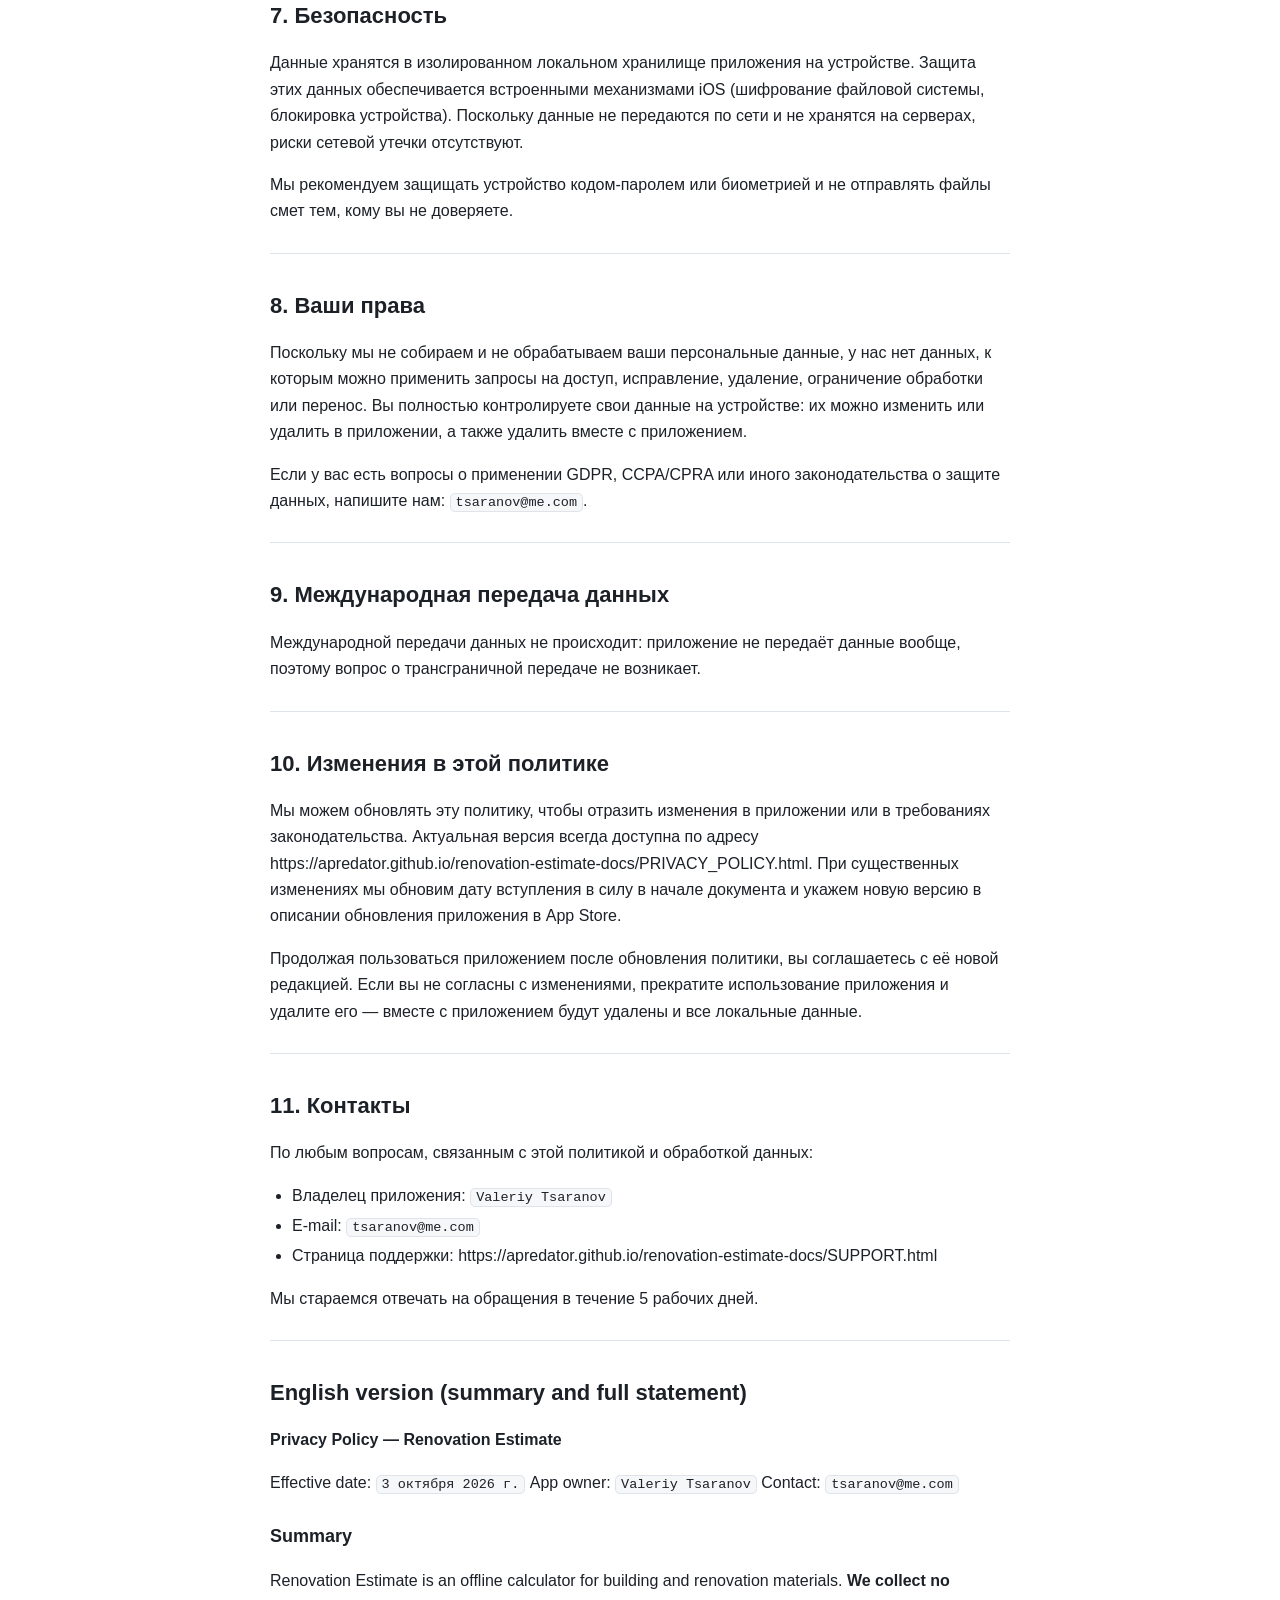
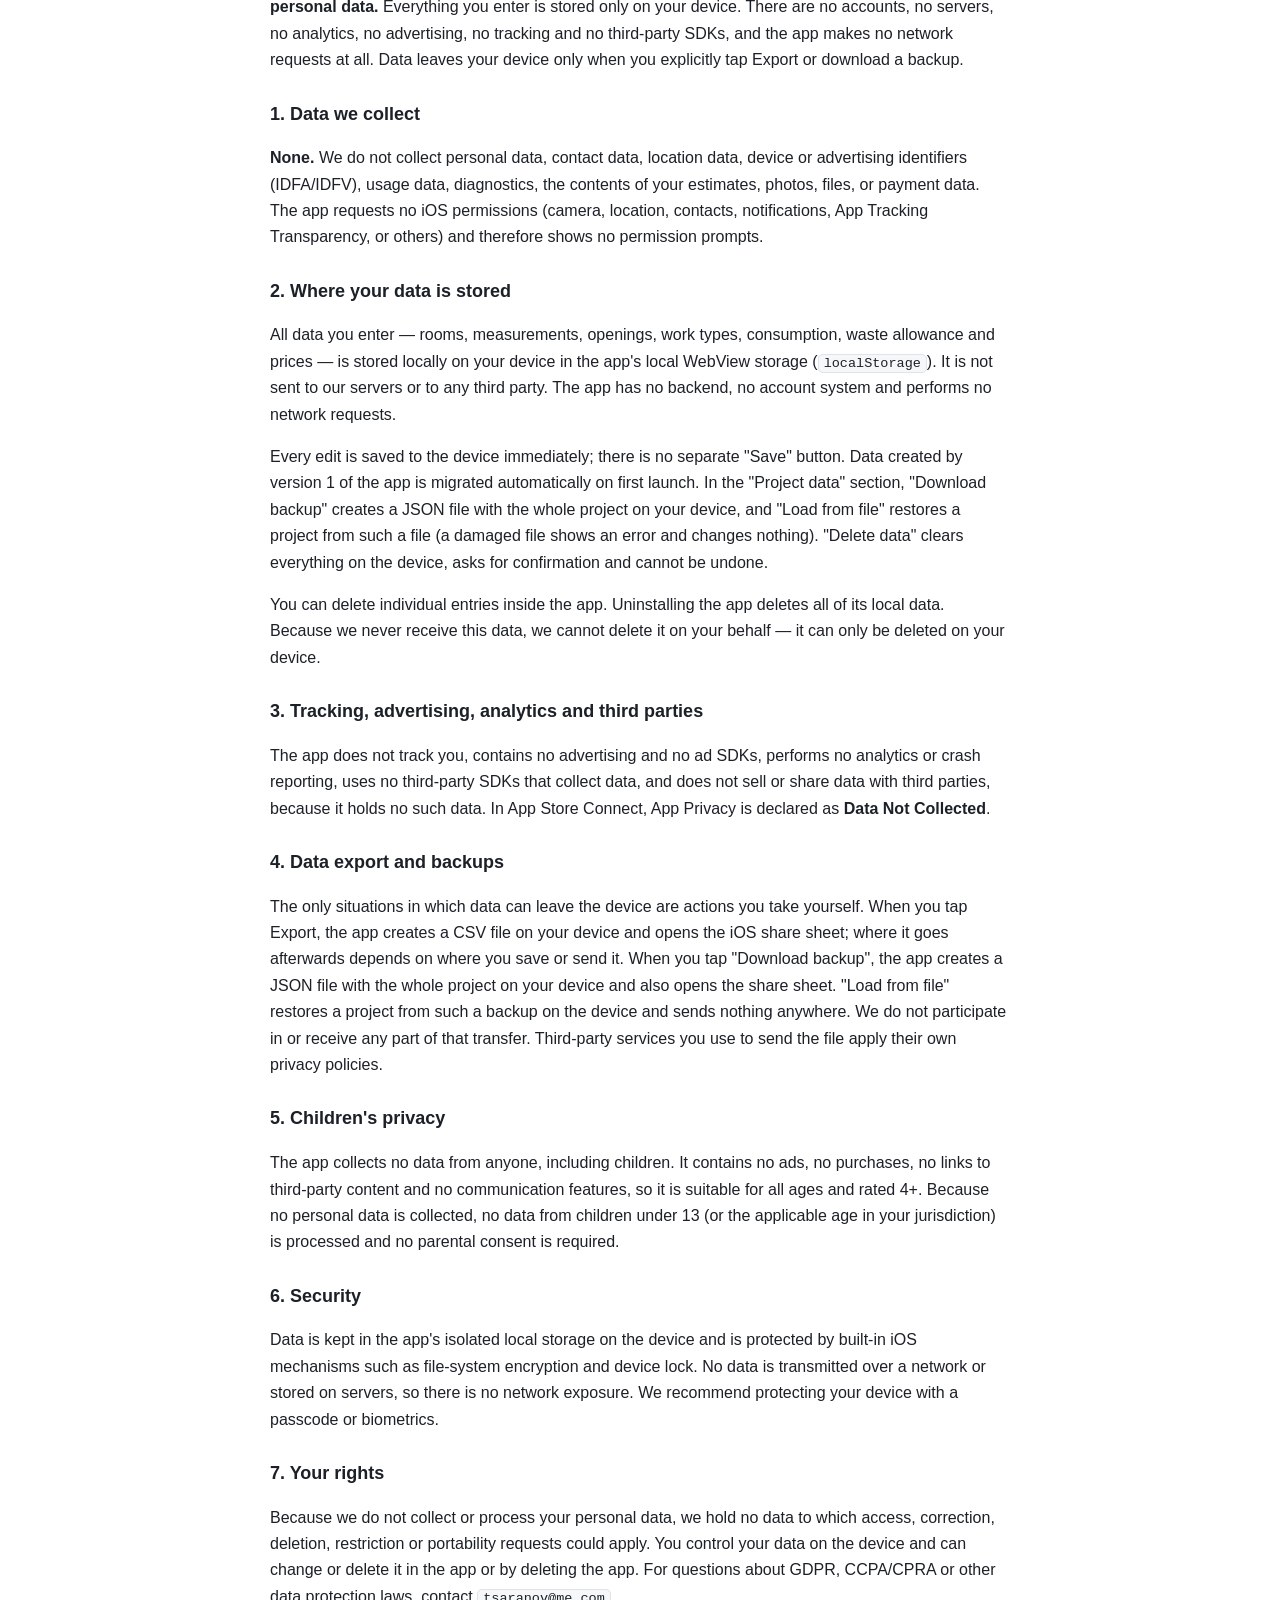
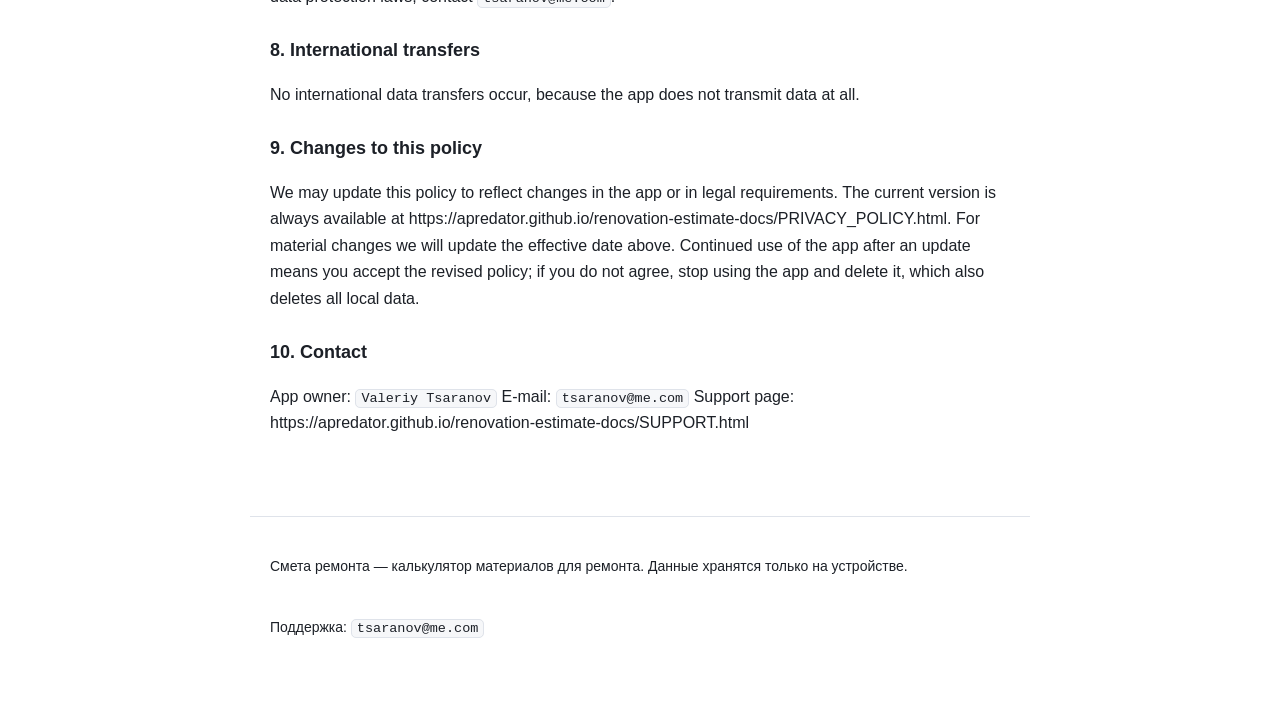
==== commit 0ebbe8f8: "docs: политика конфиденциальности и поддержка" ====
--- a/PRIVACY_POLICY.html
+++ b/PRIVACY_POLICY.html
@@ -21,7 +21,7 @@
 </main>
 <footer class="site">
   <p>Смета ремонта — калькулятор материалов для ремонта. Данные хранятся только на устройстве.</p>
-  <p>Поддержка: <code>&lt;ЗАМЕНИТЕ: support@example.com&gt;</code></p>
+  <p>Поддержка: <code>tsaranov@me.com</code></p>
 </footer>
 </body>
 </html>
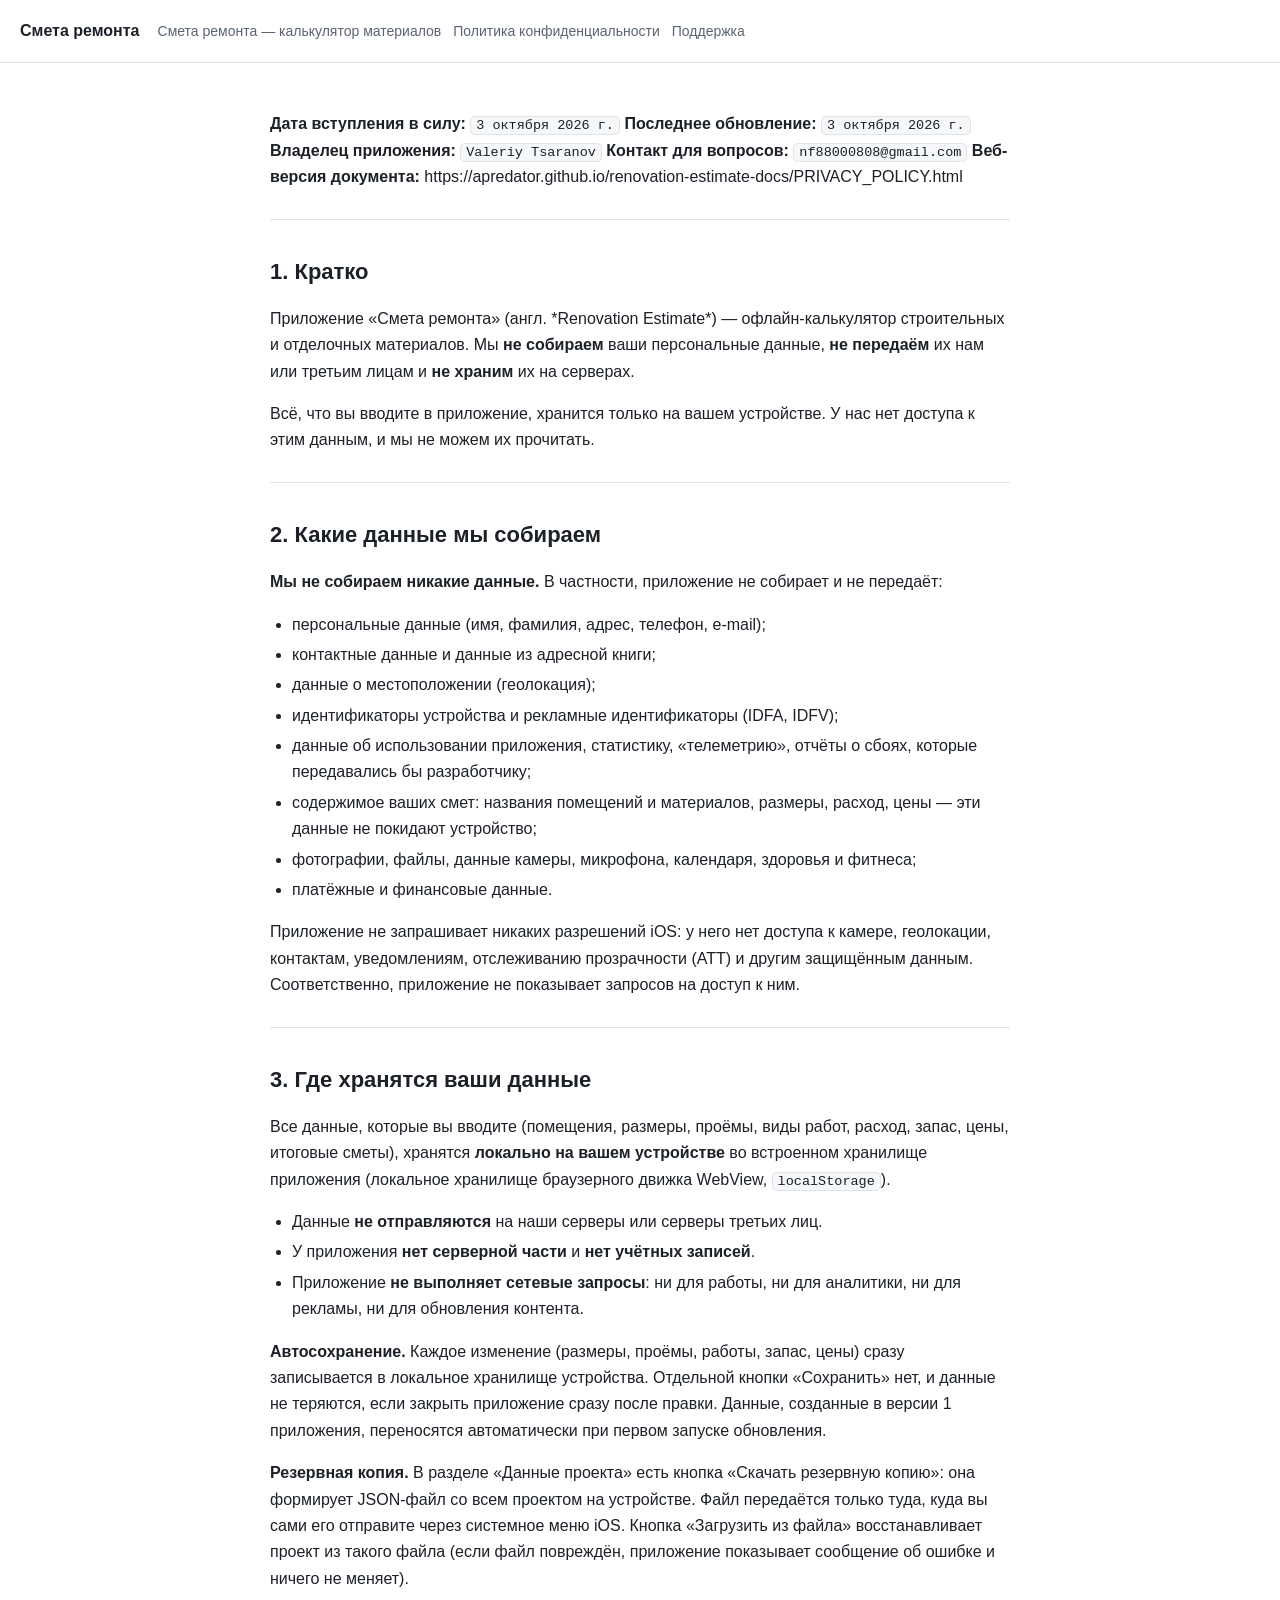
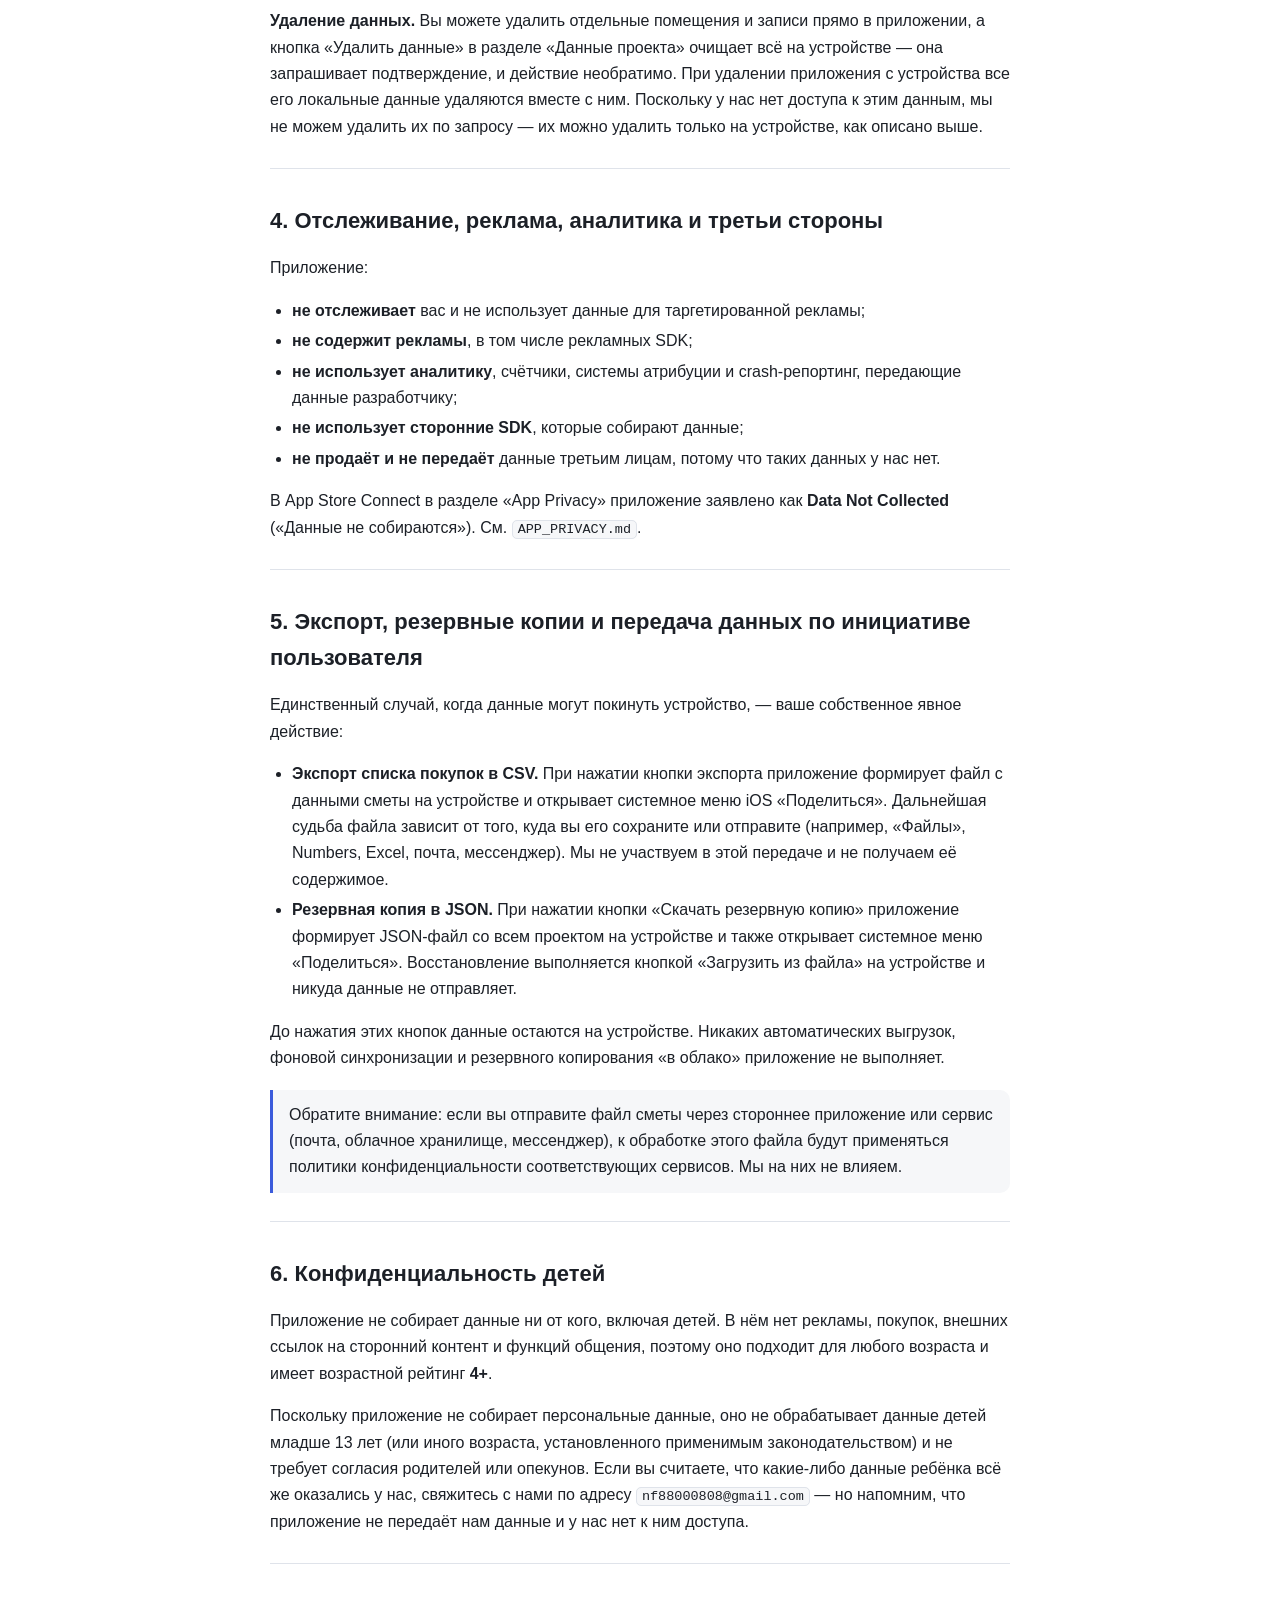
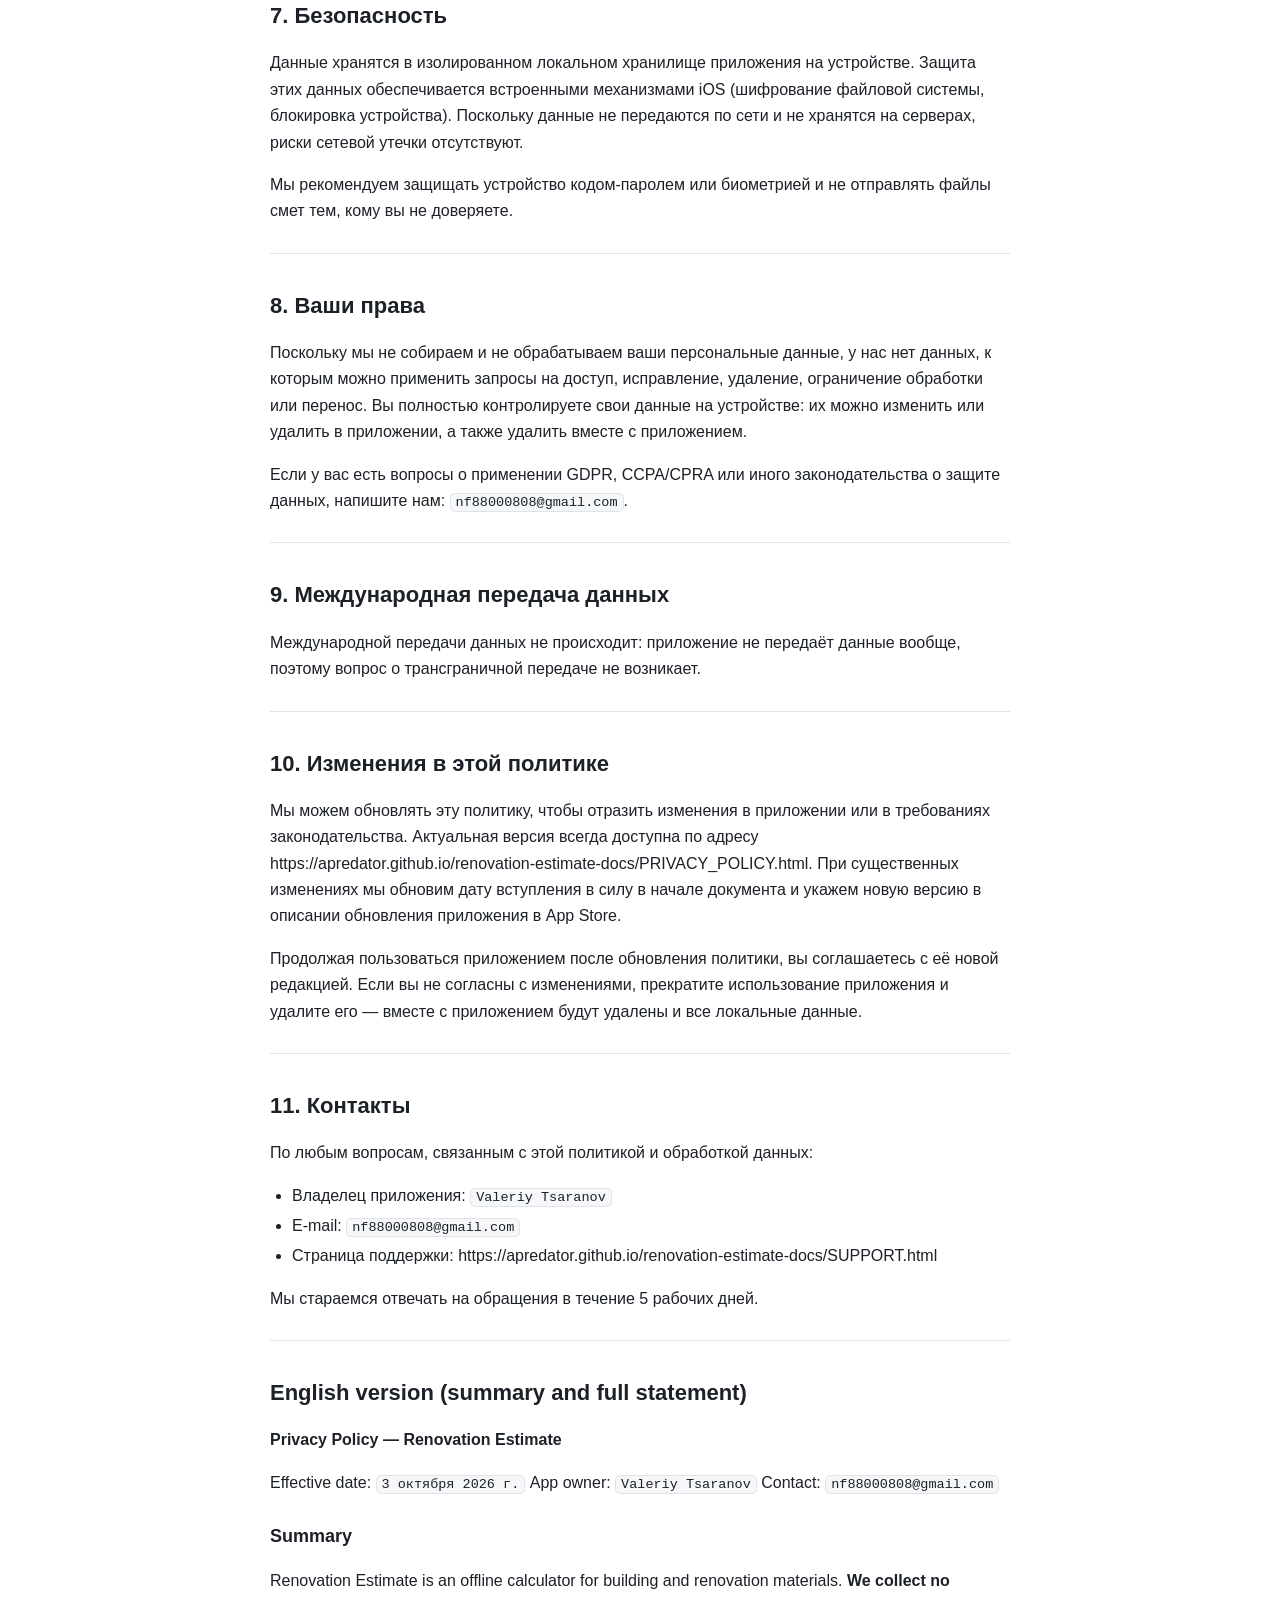
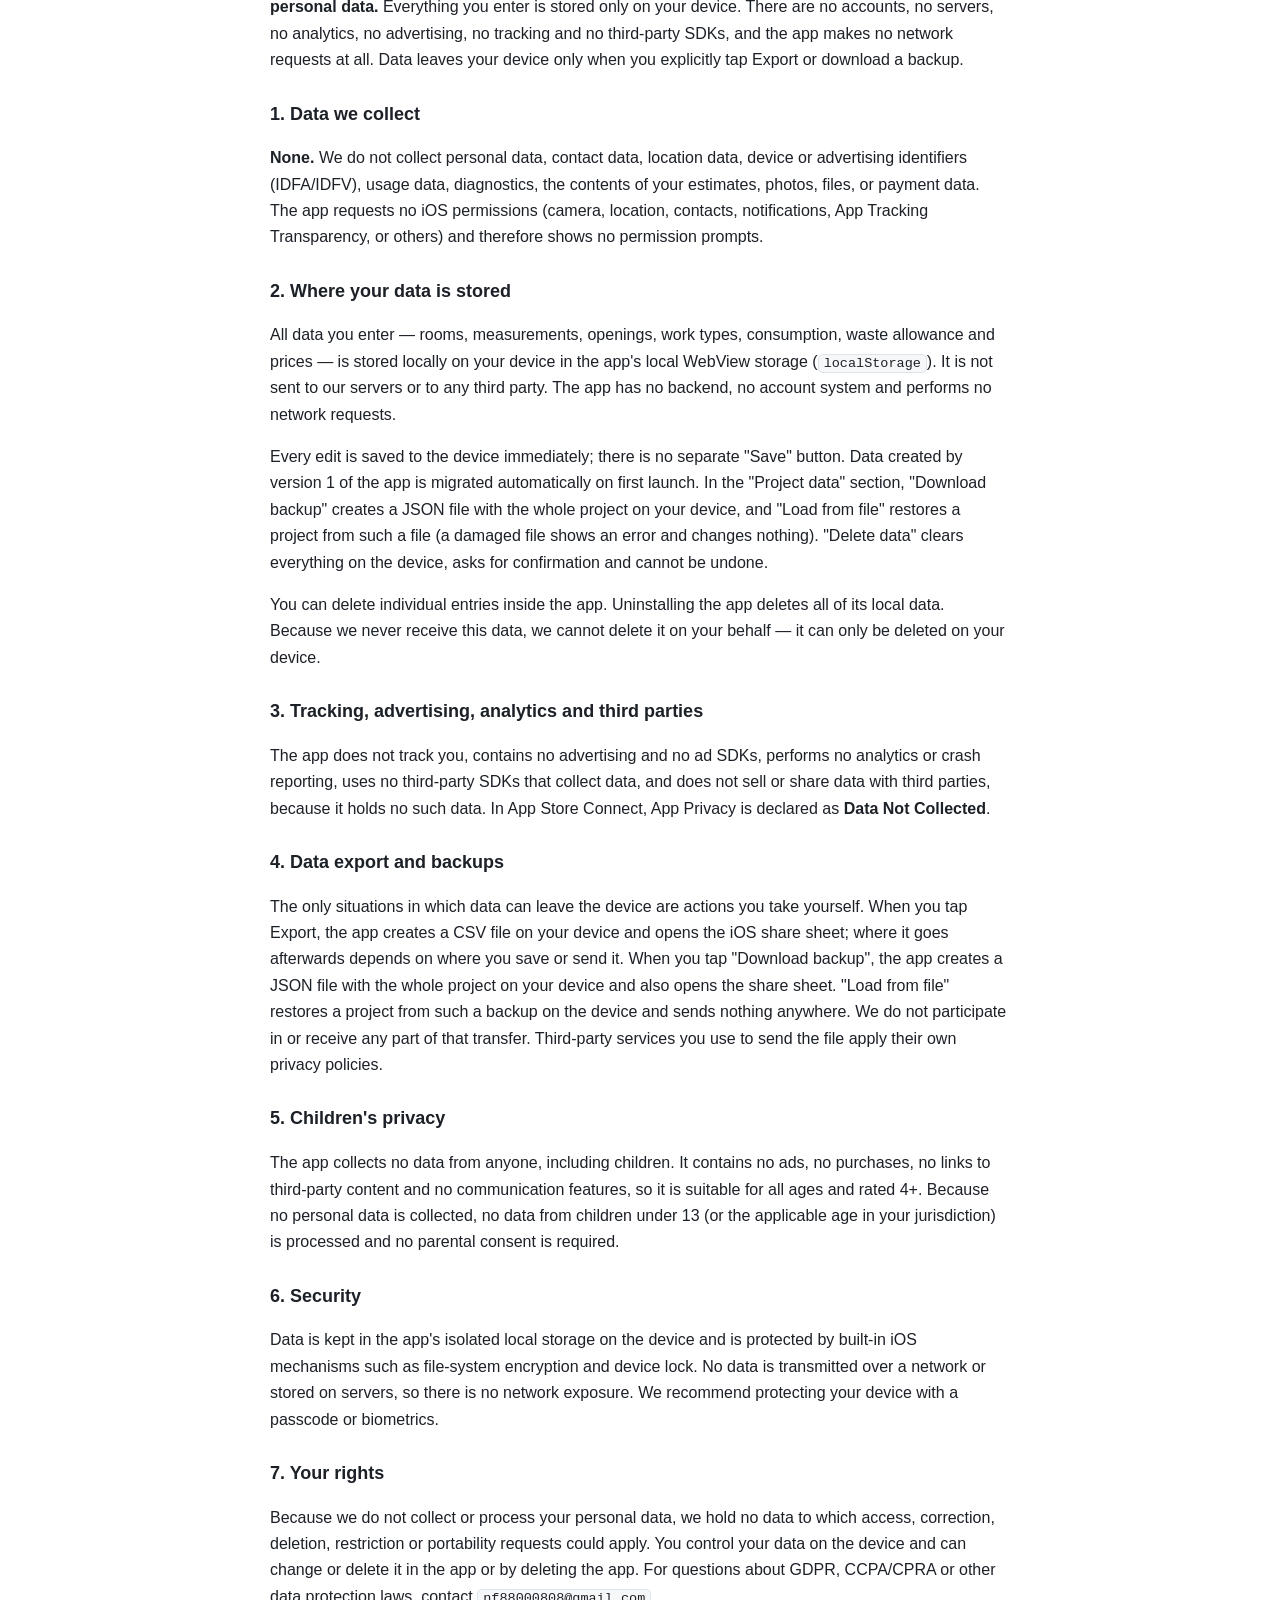
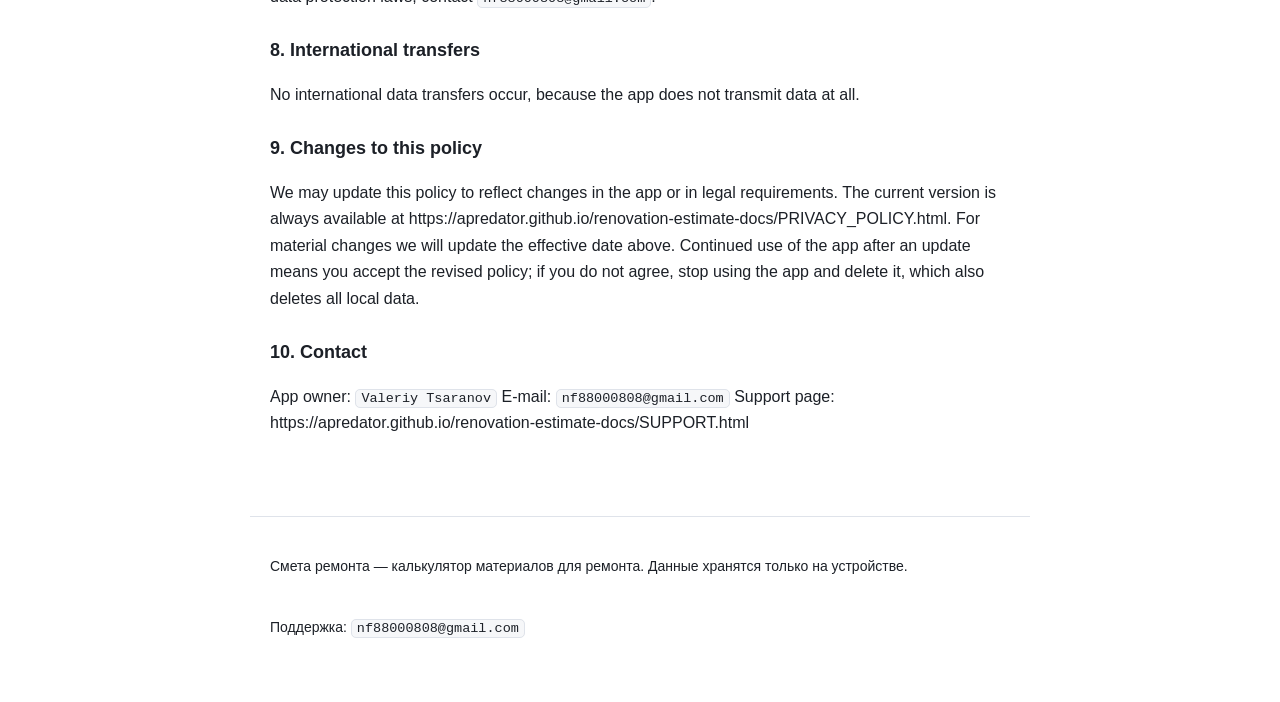
==== commit 60e2b759: "docs: контактный адрес поддержки изменён на nf88000808@gmail.com" ====
--- a/PRIVACY_POLICY.html
+++ b/PRIVACY_POLICY.html
@@ -17,11 +17,11 @@
   </nav>
 </header>
 <main>
-<p><strong>Дата вступления в силу:</strong> <code>3 октября 2026 г.</code> <strong>Последнее обновление:</strong> <code>3 октября 2026 г.</code> <strong>Владелец приложения:</strong> <code>Valeriy Tsaranov</code> <strong>Контакт для вопросов:</strong> <code>tsaranov@me.com</code> <strong>Веб-версия документа:</strong> https://apredator.github.io/renovation-estimate-docs/PRIVACY_POLICY.html</p><hr><h2 id="1-кратко">1. Кратко</h2><p>Приложение «Смета ремонта» (англ. *Renovation Estimate*) — офлайн-калькулятор строительных и отделочных материалов. Мы <strong>не собираем</strong> ваши персональные данные, <strong>не передаём</strong> их нам или третьим лицам и <strong>не храним</strong> их на серверах.</p><p>Всё, что вы вводите в приложение, хранится только на вашем устройстве. У нас нет доступа к этим данным, и мы не можем их прочитать.</p><hr><h2 id="2-какие-данные-мы-собираем">2. Какие данные мы собираем</h2><p><strong>Мы не собираем никакие данные.</strong> В частности, приложение не собирает и не передаёт:</p><ul><li>персональные данные (имя, фамилия, адрес, телефон, e-mail);</li><li>контактные данные и данные из адресной книги;</li><li>данные о местоположении (геолокация);</li><li>идентификаторы устройства и рекламные идентификаторы (IDFA, IDFV);</li><li>данные об использовании приложения, статистику, «телеметрию», отчёты о сбоях, которые передавались бы разработчику;</li><li>содержимое ваших смет: названия помещений и материалов, размеры, расход, цены — эти данные не покидают устройство;</li><li>фотографии, файлы, данные камеры, микрофона, календаря, здоровья и фитнеса;</li><li>платёжные и финансовые данные.</li></ul><p>Приложение не запрашивает никаких разрешений iOS: у него нет доступа к камере, геолокации, контактам, уведомлениям, отслеживанию прозрачности (ATT) и другим защищённым данным. Соответственно, приложение не показывает запросов на доступ к ним.</p><hr><h2 id="3-где-хранятся-ваши-данные">3. Где хранятся ваши данные</h2><p>Все данные, которые вы вводите (помещения, размеры, проёмы, виды работ, расход, запас, цены, итоговые сметы), хранятся <strong>локально на вашем устройстве</strong> во встроенном хранилище приложения (локальное хранилище браузерного движка WebView, <code>localStorage</code>).</p><ul><li>Данные <strong>не отправляются</strong> на наши серверы или серверы третьих лиц.</li><li>У приложения <strong>нет серверной части</strong> и <strong>нет учётных записей</strong>.</li><li>Приложение <strong>не выполняет сетевые запросы</strong>: ни для работы, ни для аналитики, ни для рекламы, ни для обновления контента.</li></ul><p><strong>Автосохранение.</strong> Каждое изменение (размеры, проёмы, работы, запас, цены) сразу записывается в локальное хранилище устройства. Отдельной кнопки «Сохранить» нет, и данные не теряются, если закрыть приложение сразу после правки. Данные, созданные в версии 1 приложения, переносятся автоматически при первом запуске обновления.</p><p><strong>Резервная копия.</strong> В разделе «Данные проекта» есть кнопка «Скачать резервную копию»: она формирует JSON-файл со всем проектом на устройстве. Файл передаётся только туда, куда вы сами его отправите через системное меню iOS. Кнопка «Загрузить из файла» восстанавливает проект из такого файла (если файл повреждён, приложение показывает сообщение об ошибке и ничего не меняет).</p><p><strong>Удаление данных.</strong> Вы можете удалить отдельные помещения и записи прямо в приложении, а кнопка «Удалить данные» в разделе «Данные проекта» очищает всё на устройстве — она запрашивает подтверждение, и действие необратимо. При удалении приложения с устройства все его локальные данные удаляются вместе с ним. Поскольку у нас нет доступа к этим данным, мы не можем удалить их по запросу — их можно удалить только на устройстве, как описано выше.</p><hr><h2 id="4-отслеживание-реклама-аналитика-и-третьи-стороны">4. Отслеживание, реклама, аналитика и третьи стороны</h2><p>Приложение:</p><ul><li><strong>не отслеживает</strong> вас и не использует данные для таргетированной рекламы;</li><li><strong>не содержит рекламы</strong>, в том числе рекламных SDK;</li><li><strong>не использует аналитику</strong>, счётчики, системы атрибуции и crash-репортинг, передающие данные разработчику;</li><li><strong>не использует сторонние SDK</strong>, которые собирают данные;</li><li><strong>не продаёт и не передаёт</strong> данные третьим лицам, потому что таких данных у нас нет.</li></ul><p>В App Store Connect в разделе «App Privacy» приложение заявлено как <strong>Data Not Collected</strong> («Данные не собираются»). См. <code>APP_PRIVACY.md</code>.</p><hr><h2 id="5-экспорт-резервные-копии-и-передача-данных-по-инициативе-пользователя">5. Экспорт, резервные копии и передача данных по инициативе пользователя</h2><p>Единственный случай, когда данные могут покинуть устройство, — ваше собственное явное действие:</p><ul><li><strong>Экспорт списка покупок в CSV.</strong> При нажатии кнопки экспорта приложение формирует файл с данными сметы на устройстве и открывает системное меню iOS «Поделиться». Дальнейшая судьба файла зависит от того, куда вы его сохраните или отправите (например, «Файлы», Numbers, Excel, почта, мессенджер). Мы не участвуем в этой передаче и не получаем её содержимое.</li><li><strong>Резервная копия в JSON.</strong> При нажатии кнопки «Скачать резервную копию» приложение формирует JSON-файл со всем проектом на устройстве и также открывает системное меню «Поделиться». Восстановление выполняется кнопкой «Загрузить из файла» на устройстве и никуда данные не отправляет.</li></ul><p>До нажатия этих кнопок данные остаются на устройстве. Никаких автоматических выгрузок, фоновой синхронизации и резервного копирования «в облако» приложение не выполняет.</p><blockquote><p>Обратите внимание: если вы отправите файл сметы через стороннее приложение или сервис (почта, облачное хранилище, мессенджер), к обработке этого файла будут применяться политики конфиденциальности соответствующих сервисов. Мы на них не влияем.</p></blockquote><hr><h2 id="6-конфиденциальность-детей">6. Конфиденциальность детей</h2><p>Приложение не собирает данные ни от кого, включая детей. В нём нет рекламы, покупок, внешних ссылок на сторонний контент и функций общения, поэтому оно подходит для любого возраста и имеет возрастной рейтинг <strong>4+</strong>.</p><p>Поскольку приложение не собирает персональные данные, оно не обрабатывает данные детей младше 13 лет (или иного возраста, установленного применимым законодательством) и не требует согласия родителей или опекунов. Если вы считаете, что какие-либо данные ребёнка всё же оказались у нас, свяжитесь с нами по адресу <code>tsaranov@me.com</code> — но напомним, что приложение не передаёт нам данные и у нас нет к ним доступа.</p><hr><h2 id="7-безопасность">7. Безопасность</h2><p>Данные хранятся в изолированном локальном хранилище приложения на устройстве. Защита этих данных обеспечивается встроенными механизмами iOS (шифрование файловой системы, блокировка устройства). Поскольку данные не передаются по сети и не хранятся на серверах, риски сетевой утечки отсутствуют.</p><p>Мы рекомендуем защищать устройство кодом-паролем или биометрией и не отправлять файлы смет тем, кому вы не доверяете.</p><hr><h2 id="8-ваши-права">8. Ваши права</h2><p>Поскольку мы не собираем и не обрабатываем ваши персональные данные, у нас нет данных, к которым можно применить запросы на доступ, исправление, удаление, ограничение обработки или перенос. Вы полностью контролируете свои данные на устройстве: их можно изменить или удалить в приложении, а также удалить вместе с приложением.</p><p>Если у вас есть вопросы о применении GDPR, CCPA/CPRA или иного законодательства о защите данных, напишите нам: <code>tsaranov@me.com</code>.</p><hr><h2 id="9-международная-передача-данных">9. Международная передача данных</h2><p>Международной передачи данных не происходит: приложение не передаёт данные вообще, поэтому вопрос о трансграничной передаче не возникает.</p><hr><h2 id="10-изменения-в-этой-политике">10. Изменения в этой политике</h2><p>Мы можем обновлять эту политику, чтобы отразить изменения в приложении или в требованиях законодательства. Актуальная версия всегда доступна по адресу https://apredator.github.io/renovation-estimate-docs/PRIVACY_POLICY.html. При существенных изменениях мы обновим дату вступления в силу в начале документа и укажем новую версию в описании обновления приложения в App Store.</p><p>Продолжая пользоваться приложением после обновления политики, вы соглашаетесь с её новой редакцией. Если вы не согласны с изменениями, прекратите использование приложения и удалите его — вместе с приложением будут удалены и все локальные данные.</p><hr><h2 id="11-контакты">11. Контакты</h2><p>По любым вопросам, связанным с этой политикой и обработкой данных:</p><ul><li>Владелец приложения: <code>Valeriy Tsaranov</code></li><li>E-mail: <code>tsaranov@me.com</code></li><li>Страница поддержки: https://apredator.github.io/renovation-estimate-docs/SUPPORT.html</li></ul><p>Мы стараемся отвечать на обращения в течение 5 рабочих дней.</p><hr><h2 id="english-version-summary-and-full-statement">English version (summary and full statement)</h2><p><strong>Privacy Policy — Renovation Estimate</strong></p><p>Effective date: <code>3 октября 2026 г.</code> App owner: <code>Valeriy Tsaranov</code> Contact: <code>tsaranov@me.com</code></p><h3 id="summary">Summary</h3><p>Renovation Estimate is an offline calculator for building and renovation materials. <strong>We collect no personal data.</strong> Everything you enter is stored only on your device. There are no accounts, no servers, no analytics, no advertising, no tracking and no third-party SDKs, and the app makes no network requests at all. Data leaves your device only when you explicitly tap Export or download a backup.</p><h3 id="1-data-we-collect">1. Data we collect</h3><p><strong>None.</strong> We do not collect personal data, contact data, location data, device or advertising identifiers (IDFA/IDFV), usage data, diagnostics, the contents of your estimates, photos, files, or payment data. The app requests no iOS permissions (camera, location, contacts, notifications, App Tracking Transparency, or others) and therefore shows no permission prompts.</p><h3 id="2-where-your-data-is-stored">2. Where your data is stored</h3><p>All data you enter — rooms, measurements, openings, work types, consumption, waste allowance and prices — is stored locally on your device in the app's local WebView storage (<code>localStorage</code>). It is not sent to our servers or to any third party. The app has no backend, no account system and performs no network requests.</p><p>Every edit is saved to the device immediately; there is no separate "Save" button. Data created by version 1 of the app is migrated automatically on first launch. In the "Project data" section, "Download backup" creates a JSON file with the whole project on your device, and "Load from file" restores a project from such a file (a damaged file shows an error and changes nothing). "Delete data" clears everything on the device, asks for confirmation and cannot be undone.</p><p>You can delete individual entries inside the app. Uninstalling the app deletes all of its local data. Because we never receive this data, we cannot delete it on your behalf — it can only be deleted on your device.</p><h3 id="3-tracking-advertising-analytics-and-third-parties">3. Tracking, advertising, analytics and third parties</h3><p>The app does not track you, contains no advertising and no ad SDKs, performs no analytics or crash reporting, uses no third-party SDKs that collect data, and does not sell or share data with third parties, because it holds no such data. In App Store Connect, App Privacy is declared as <strong>Data Not Collected</strong>.</p><h3 id="4-data-export-and-backups">4. Data export and backups</h3><p>The only situations in which data can leave the device are actions you take yourself. When you tap Export, the app creates a CSV file on your device and opens the iOS share sheet; where it goes afterwards depends on where you save or send it. When you tap "Download backup", the app creates a JSON file with the whole project on your device and also opens the share sheet. "Load from file" restores a project from such a backup on the device and sends nothing anywhere. We do not participate in or receive any part of that transfer. Third-party services you use to send the file apply their own privacy policies.</p><h3 id="5-children-s-privacy">5. Children's privacy</h3><p>The app collects no data from anyone, including children. It contains no ads, no purchases, no links to third-party content and no communication features, so it is suitable for all ages and rated 4+. Because no personal data is collected, no data from children under 13 (or the applicable age in your jurisdiction) is processed and no parental consent is required.</p><h3 id="6-security">6. Security</h3><p>Data is kept in the app's isolated local storage on the device and is protected by built-in iOS mechanisms such as file-system encryption and device lock. No data is transmitted over a network or stored on servers, so there is no network exposure. We recommend protecting your device with a passcode or biometrics.</p><h3 id="7-your-rights">7. Your rights</h3><p>Because we do not collect or process your personal data, we hold no data to which access, correction, deletion, restriction or portability requests could apply. You control your data on the device and can change or delete it in the app or by deleting the app. For questions about GDPR, CCPA/CPRA or other data protection laws, contact <code>tsaranov@me.com</code>.</p><h3 id="8-international-transfers">8. International transfers</h3><p>No international data transfers occur, because the app does not transmit data at all.</p><h3 id="9-changes-to-this-policy">9. Changes to this policy</h3><p>We may update this policy to reflect changes in the app or in legal requirements. The current version is always available at https://apredator.github.io/renovation-estimate-docs/PRIVACY_POLICY.html. For material changes we will update the effective date above. Continued use of the app after an update means you accept the revised policy; if you do not agree, stop using the app and delete it, which also deletes all local data.</p><h3 id="10-contact">10. Contact</h3><p>App owner: <code>Valeriy Tsaranov</code> E-mail: <code>tsaranov@me.com</code> Support page: https://apredator.github.io/renovation-estimate-docs/SUPPORT.html</p>
+<p><strong>Дата вступления в силу:</strong> <code>3 октября 2026 г.</code> <strong>Последнее обновление:</strong> <code>3 октября 2026 г.</code> <strong>Владелец приложения:</strong> <code>Valeriy Tsaranov</code> <strong>Контакт для вопросов:</strong> <code>nf88000808@gmail.com</code> <strong>Веб-версия документа:</strong> https://apredator.github.io/renovation-estimate-docs/PRIVACY_POLICY.html</p><hr><h2 id="1-кратко">1. Кратко</h2><p>Приложение «Смета ремонта» (англ. *Renovation Estimate*) — офлайн-калькулятор строительных и отделочных материалов. Мы <strong>не собираем</strong> ваши персональные данные, <strong>не передаём</strong> их нам или третьим лицам и <strong>не храним</strong> их на серверах.</p><p>Всё, что вы вводите в приложение, хранится только на вашем устройстве. У нас нет доступа к этим данным, и мы не можем их прочитать.</p><hr><h2 id="2-какие-данные-мы-собираем">2. Какие данные мы собираем</h2><p><strong>Мы не собираем никакие данные.</strong> В частности, приложение не собирает и не передаёт:</p><ul><li>персональные данные (имя, фамилия, адрес, телефон, e-mail);</li><li>контактные данные и данные из адресной книги;</li><li>данные о местоположении (геолокация);</li><li>идентификаторы устройства и рекламные идентификаторы (IDFA, IDFV);</li><li>данные об использовании приложения, статистику, «телеметрию», отчёты о сбоях, которые передавались бы разработчику;</li><li>содержимое ваших смет: названия помещений и материалов, размеры, расход, цены — эти данные не покидают устройство;</li><li>фотографии, файлы, данные камеры, микрофона, календаря, здоровья и фитнеса;</li><li>платёжные и финансовые данные.</li></ul><p>Приложение не запрашивает никаких разрешений iOS: у него нет доступа к камере, геолокации, контактам, уведомлениям, отслеживанию прозрачности (ATT) и другим защищённым данным. Соответственно, приложение не показывает запросов на доступ к ним.</p><hr><h2 id="3-где-хранятся-ваши-данные">3. Где хранятся ваши данные</h2><p>Все данные, которые вы вводите (помещения, размеры, проёмы, виды работ, расход, запас, цены, итоговые сметы), хранятся <strong>локально на вашем устройстве</strong> во встроенном хранилище приложения (локальное хранилище браузерного движка WebView, <code>localStorage</code>).</p><ul><li>Данные <strong>не отправляются</strong> на наши серверы или серверы третьих лиц.</li><li>У приложения <strong>нет серверной части</strong> и <strong>нет учётных записей</strong>.</li><li>Приложение <strong>не выполняет сетевые запросы</strong>: ни для работы, ни для аналитики, ни для рекламы, ни для обновления контента.</li></ul><p><strong>Автосохранение.</strong> Каждое изменение (размеры, проёмы, работы, запас, цены) сразу записывается в локальное хранилище устройства. Отдельной кнопки «Сохранить» нет, и данные не теряются, если закрыть приложение сразу после правки. Данные, созданные в версии 1 приложения, переносятся автоматически при первом запуске обновления.</p><p><strong>Резервная копия.</strong> В разделе «Данные проекта» есть кнопка «Скачать резервную копию»: она формирует JSON-файл со всем проектом на устройстве. Файл передаётся только туда, куда вы сами его отправите через системное меню iOS. Кнопка «Загрузить из файла» восстанавливает проект из такого файла (если файл повреждён, приложение показывает сообщение об ошибке и ничего не меняет).</p><p><strong>Удаление данных.</strong> Вы можете удалить отдельные помещения и записи прямо в приложении, а кнопка «Удалить данные» в разделе «Данные проекта» очищает всё на устройстве — она запрашивает подтверждение, и действие необратимо. При удалении приложения с устройства все его локальные данные удаляются вместе с ним. Поскольку у нас нет доступа к этим данным, мы не можем удалить их по запросу — их можно удалить только на устройстве, как описано выше.</p><hr><h2 id="4-отслеживание-реклама-аналитика-и-третьи-стороны">4. Отслеживание, реклама, аналитика и третьи стороны</h2><p>Приложение:</p><ul><li><strong>не отслеживает</strong> вас и не использует данные для таргетированной рекламы;</li><li><strong>не содержит рекламы</strong>, в том числе рекламных SDK;</li><li><strong>не использует аналитику</strong>, счётчики, системы атрибуции и crash-репортинг, передающие данные разработчику;</li><li><strong>не использует сторонние SDK</strong>, которые собирают данные;</li><li><strong>не продаёт и не передаёт</strong> данные третьим лицам, потому что таких данных у нас нет.</li></ul><p>В App Store Connect в разделе «App Privacy» приложение заявлено как <strong>Data Not Collected</strong> («Данные не собираются»). См. <code>APP_PRIVACY.md</code>.</p><hr><h2 id="5-экспорт-резервные-копии-и-передача-данных-по-инициативе-пользователя">5. Экспорт, резервные копии и передача данных по инициативе пользователя</h2><p>Единственный случай, когда данные могут покинуть устройство, — ваше собственное явное действие:</p><ul><li><strong>Экспорт списка покупок в CSV.</strong> При нажатии кнопки экспорта приложение формирует файл с данными сметы на устройстве и открывает системное меню iOS «Поделиться». Дальнейшая судьба файла зависит от того, куда вы его сохраните или отправите (например, «Файлы», Numbers, Excel, почта, мессенджер). Мы не участвуем в этой передаче и не получаем её содержимое.</li><li><strong>Резервная копия в JSON.</strong> При нажатии кнопки «Скачать резервную копию» приложение формирует JSON-файл со всем проектом на устройстве и также открывает системное меню «Поделиться». Восстановление выполняется кнопкой «Загрузить из файла» на устройстве и никуда данные не отправляет.</li></ul><p>До нажатия этих кнопок данные остаются на устройстве. Никаких автоматических выгрузок, фоновой синхронизации и резервного копирования «в облако» приложение не выполняет.</p><blockquote><p>Обратите внимание: если вы отправите файл сметы через стороннее приложение или сервис (почта, облачное хранилище, мессенджер), к обработке этого файла будут применяться политики конфиденциальности соответствующих сервисов. Мы на них не влияем.</p></blockquote><hr><h2 id="6-конфиденциальность-детей">6. Конфиденциальность детей</h2><p>Приложение не собирает данные ни от кого, включая детей. В нём нет рекламы, покупок, внешних ссылок на сторонний контент и функций общения, поэтому оно подходит для любого возраста и имеет возрастной рейтинг <strong>4+</strong>.</p><p>Поскольку приложение не собирает персональные данные, оно не обрабатывает данные детей младше 13 лет (или иного возраста, установленного применимым законодательством) и не требует согласия родителей или опекунов. Если вы считаете, что какие-либо данные ребёнка всё же оказались у нас, свяжитесь с нами по адресу <code>nf88000808@gmail.com</code> — но напомним, что приложение не передаёт нам данные и у нас нет к ним доступа.</p><hr><h2 id="7-безопасность">7. Безопасность</h2><p>Данные хранятся в изолированном локальном хранилище приложения на устройстве. Защита этих данных обеспечивается встроенными механизмами iOS (шифрование файловой системы, блокировка устройства). Поскольку данные не передаются по сети и не хранятся на серверах, риски сетевой утечки отсутствуют.</p><p>Мы рекомендуем защищать устройство кодом-паролем или биометрией и не отправлять файлы смет тем, кому вы не доверяете.</p><hr><h2 id="8-ваши-права">8. Ваши права</h2><p>Поскольку мы не собираем и не обрабатываем ваши персональные данные, у нас нет данных, к которым можно применить запросы на доступ, исправление, удаление, ограничение обработки или перенос. Вы полностью контролируете свои данные на устройстве: их можно изменить или удалить в приложении, а также удалить вместе с приложением.</p><p>Если у вас есть вопросы о применении GDPR, CCPA/CPRA или иного законодательства о защите данных, напишите нам: <code>nf88000808@gmail.com</code>.</p><hr><h2 id="9-международная-передача-данных">9. Международная передача данных</h2><p>Международной передачи данных не происходит: приложение не передаёт данные вообще, поэтому вопрос о трансграничной передаче не возникает.</p><hr><h2 id="10-изменения-в-этой-политике">10. Изменения в этой политике</h2><p>Мы можем обновлять эту политику, чтобы отразить изменения в приложении или в требованиях законодательства. Актуальная версия всегда доступна по адресу https://apredator.github.io/renovation-estimate-docs/PRIVACY_POLICY.html. При существенных изменениях мы обновим дату вступления в силу в начале документа и укажем новую версию в описании обновления приложения в App Store.</p><p>Продолжая пользоваться приложением после обновления политики, вы соглашаетесь с её новой редакцией. Если вы не согласны с изменениями, прекратите использование приложения и удалите его — вместе с приложением будут удалены и все локальные данные.</p><hr><h2 id="11-контакты">11. Контакты</h2><p>По любым вопросам, связанным с этой политикой и обработкой данных:</p><ul><li>Владелец приложения: <code>Valeriy Tsaranov</code></li><li>E-mail: <code>nf88000808@gmail.com</code></li><li>Страница поддержки: https://apredator.github.io/renovation-estimate-docs/SUPPORT.html</li></ul><p>Мы стараемся отвечать на обращения в течение 5 рабочих дней.</p><hr><h2 id="english-version-summary-and-full-statement">English version (summary and full statement)</h2><p><strong>Privacy Policy — Renovation Estimate</strong></p><p>Effective date: <code>3 октября 2026 г.</code> App owner: <code>Valeriy Tsaranov</code> Contact: <code>nf88000808@gmail.com</code></p><h3 id="summary">Summary</h3><p>Renovation Estimate is an offline calculator for building and renovation materials. <strong>We collect no personal data.</strong> Everything you enter is stored only on your device. There are no accounts, no servers, no analytics, no advertising, no tracking and no third-party SDKs, and the app makes no network requests at all. Data leaves your device only when you explicitly tap Export or download a backup.</p><h3 id="1-data-we-collect">1. Data we collect</h3><p><strong>None.</strong> We do not collect personal data, contact data, location data, device or advertising identifiers (IDFA/IDFV), usage data, diagnostics, the contents of your estimates, photos, files, or payment data. The app requests no iOS permissions (camera, location, contacts, notifications, App Tracking Transparency, or others) and therefore shows no permission prompts.</p><h3 id="2-where-your-data-is-stored">2. Where your data is stored</h3><p>All data you enter — rooms, measurements, openings, work types, consumption, waste allowance and prices — is stored locally on your device in the app's local WebView storage (<code>localStorage</code>). It is not sent to our servers or to any third party. The app has no backend, no account system and performs no network requests.</p><p>Every edit is saved to the device immediately; there is no separate "Save" button. Data created by version 1 of the app is migrated automatically on first launch. In the "Project data" section, "Download backup" creates a JSON file with the whole project on your device, and "Load from file" restores a project from such a file (a damaged file shows an error and changes nothing). "Delete data" clears everything on the device, asks for confirmation and cannot be undone.</p><p>You can delete individual entries inside the app. Uninstalling the app deletes all of its local data. Because we never receive this data, we cannot delete it on your behalf — it can only be deleted on your device.</p><h3 id="3-tracking-advertising-analytics-and-third-parties">3. Tracking, advertising, analytics and third parties</h3><p>The app does not track you, contains no advertising and no ad SDKs, performs no analytics or crash reporting, uses no third-party SDKs that collect data, and does not sell or share data with third parties, because it holds no such data. In App Store Connect, App Privacy is declared as <strong>Data Not Collected</strong>.</p><h3 id="4-data-export-and-backups">4. Data export and backups</h3><p>The only situations in which data can leave the device are actions you take yourself. When you tap Export, the app creates a CSV file on your device and opens the iOS share sheet; where it goes afterwards depends on where you save or send it. When you tap "Download backup", the app creates a JSON file with the whole project on your device and also opens the share sheet. "Load from file" restores a project from such a backup on the device and sends nothing anywhere. We do not participate in or receive any part of that transfer. Third-party services you use to send the file apply their own privacy policies.</p><h3 id="5-children-s-privacy">5. Children's privacy</h3><p>The app collects no data from anyone, including children. It contains no ads, no purchases, no links to third-party content and no communication features, so it is suitable for all ages and rated 4+. Because no personal data is collected, no data from children under 13 (or the applicable age in your jurisdiction) is processed and no parental consent is required.</p><h3 id="6-security">6. Security</h3><p>Data is kept in the app's isolated local storage on the device and is protected by built-in iOS mechanisms such as file-system encryption and device lock. No data is transmitted over a network or stored on servers, so there is no network exposure. We recommend protecting your device with a passcode or biometrics.</p><h3 id="7-your-rights">7. Your rights</h3><p>Because we do not collect or process your personal data, we hold no data to which access, correction, deletion, restriction or portability requests could apply. You control your data on the device and can change or delete it in the app or by deleting the app. For questions about GDPR, CCPA/CPRA or other data protection laws, contact <code>nf88000808@gmail.com</code>.</p><h3 id="8-international-transfers">8. International transfers</h3><p>No international data transfers occur, because the app does not transmit data at all.</p><h3 id="9-changes-to-this-policy">9. Changes to this policy</h3><p>We may update this policy to reflect changes in the app or in legal requirements. The current version is always available at https://apredator.github.io/renovation-estimate-docs/PRIVACY_POLICY.html. For material changes we will update the effective date above. Continued use of the app after an update means you accept the revised policy; if you do not agree, stop using the app and delete it, which also deletes all local data.</p><h3 id="10-contact">10. Contact</h3><p>App owner: <code>Valeriy Tsaranov</code> E-mail: <code>nf88000808@gmail.com</code> Support page: https://apredator.github.io/renovation-estimate-docs/SUPPORT.html</p>
 </main>
 <footer class="site">
   <p>Смета ремонта — калькулятор материалов для ремонта. Данные хранятся только на устройстве.</p>
-  <p>Поддержка: <code>tsaranov@me.com</code></p>
+  <p>Поддержка: <code>nf88000808@gmail.com</code></p>
 </footer>
 </body>
 </html>
